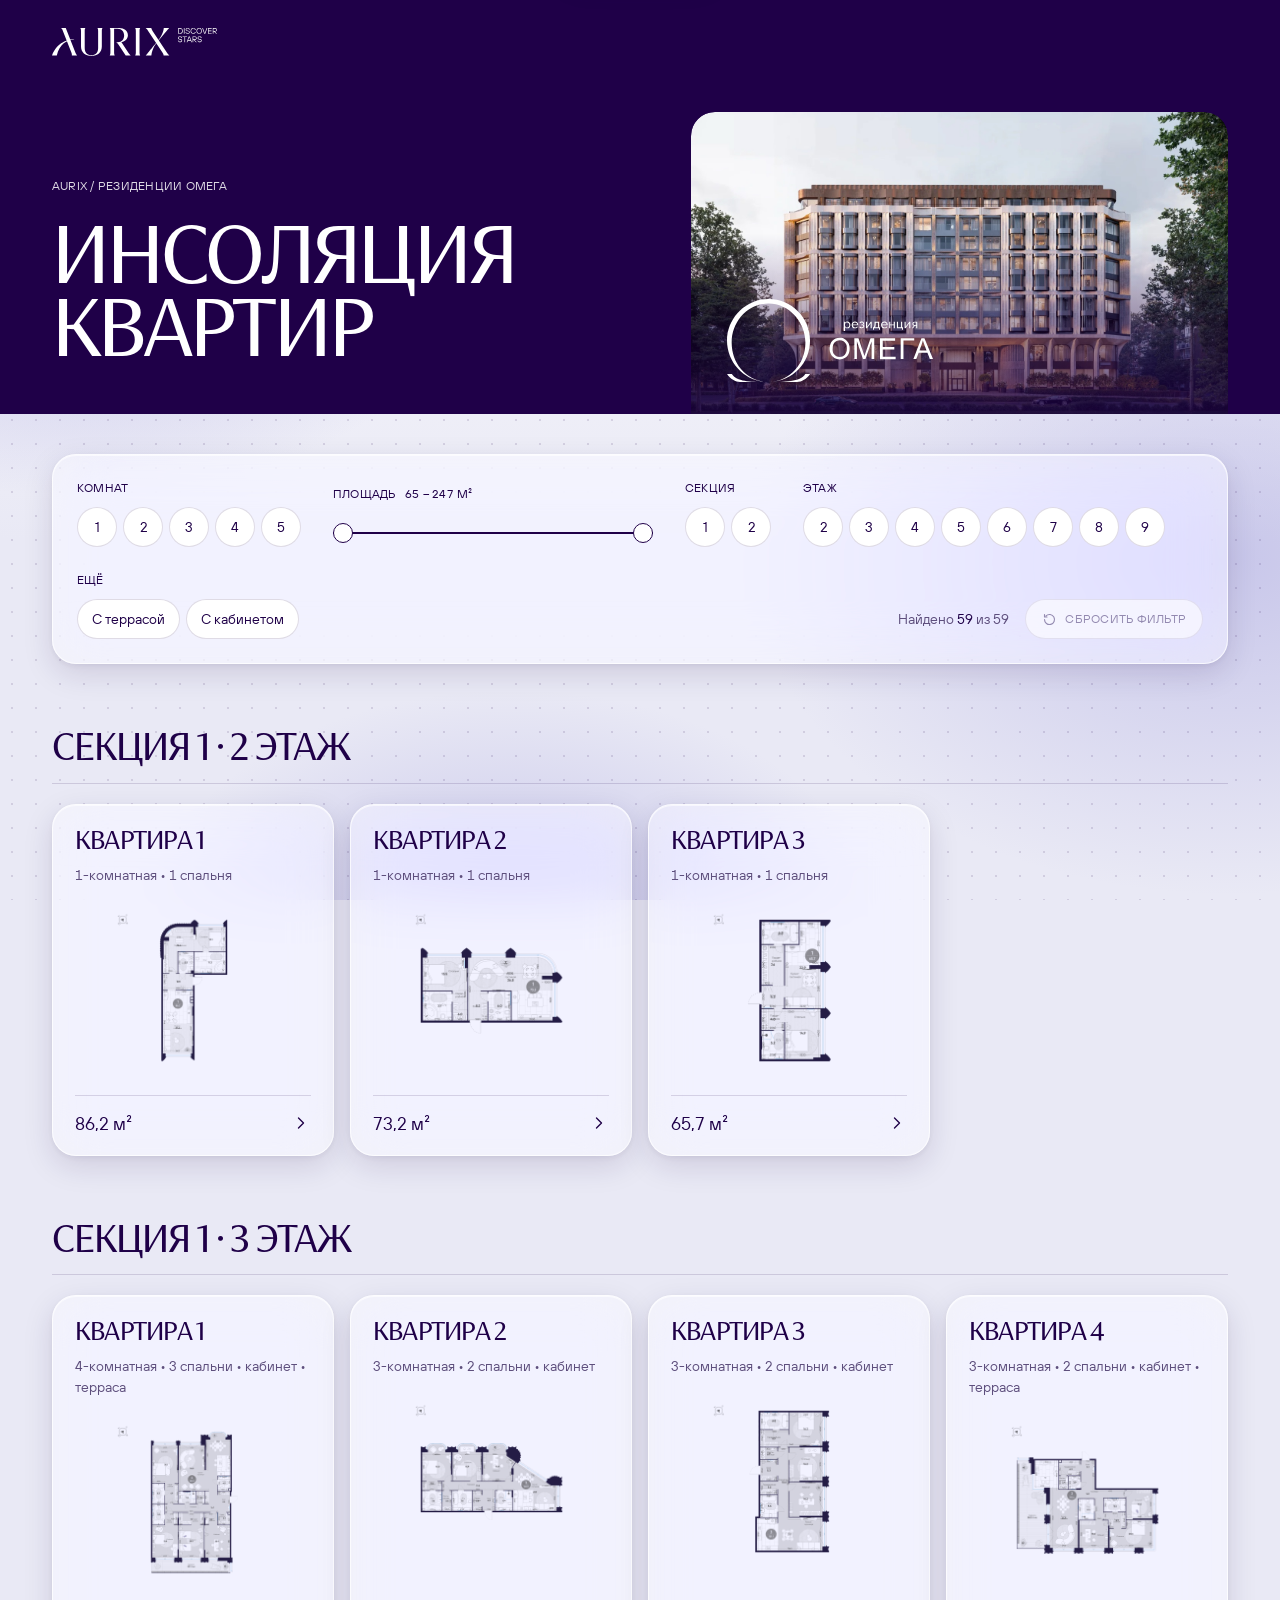
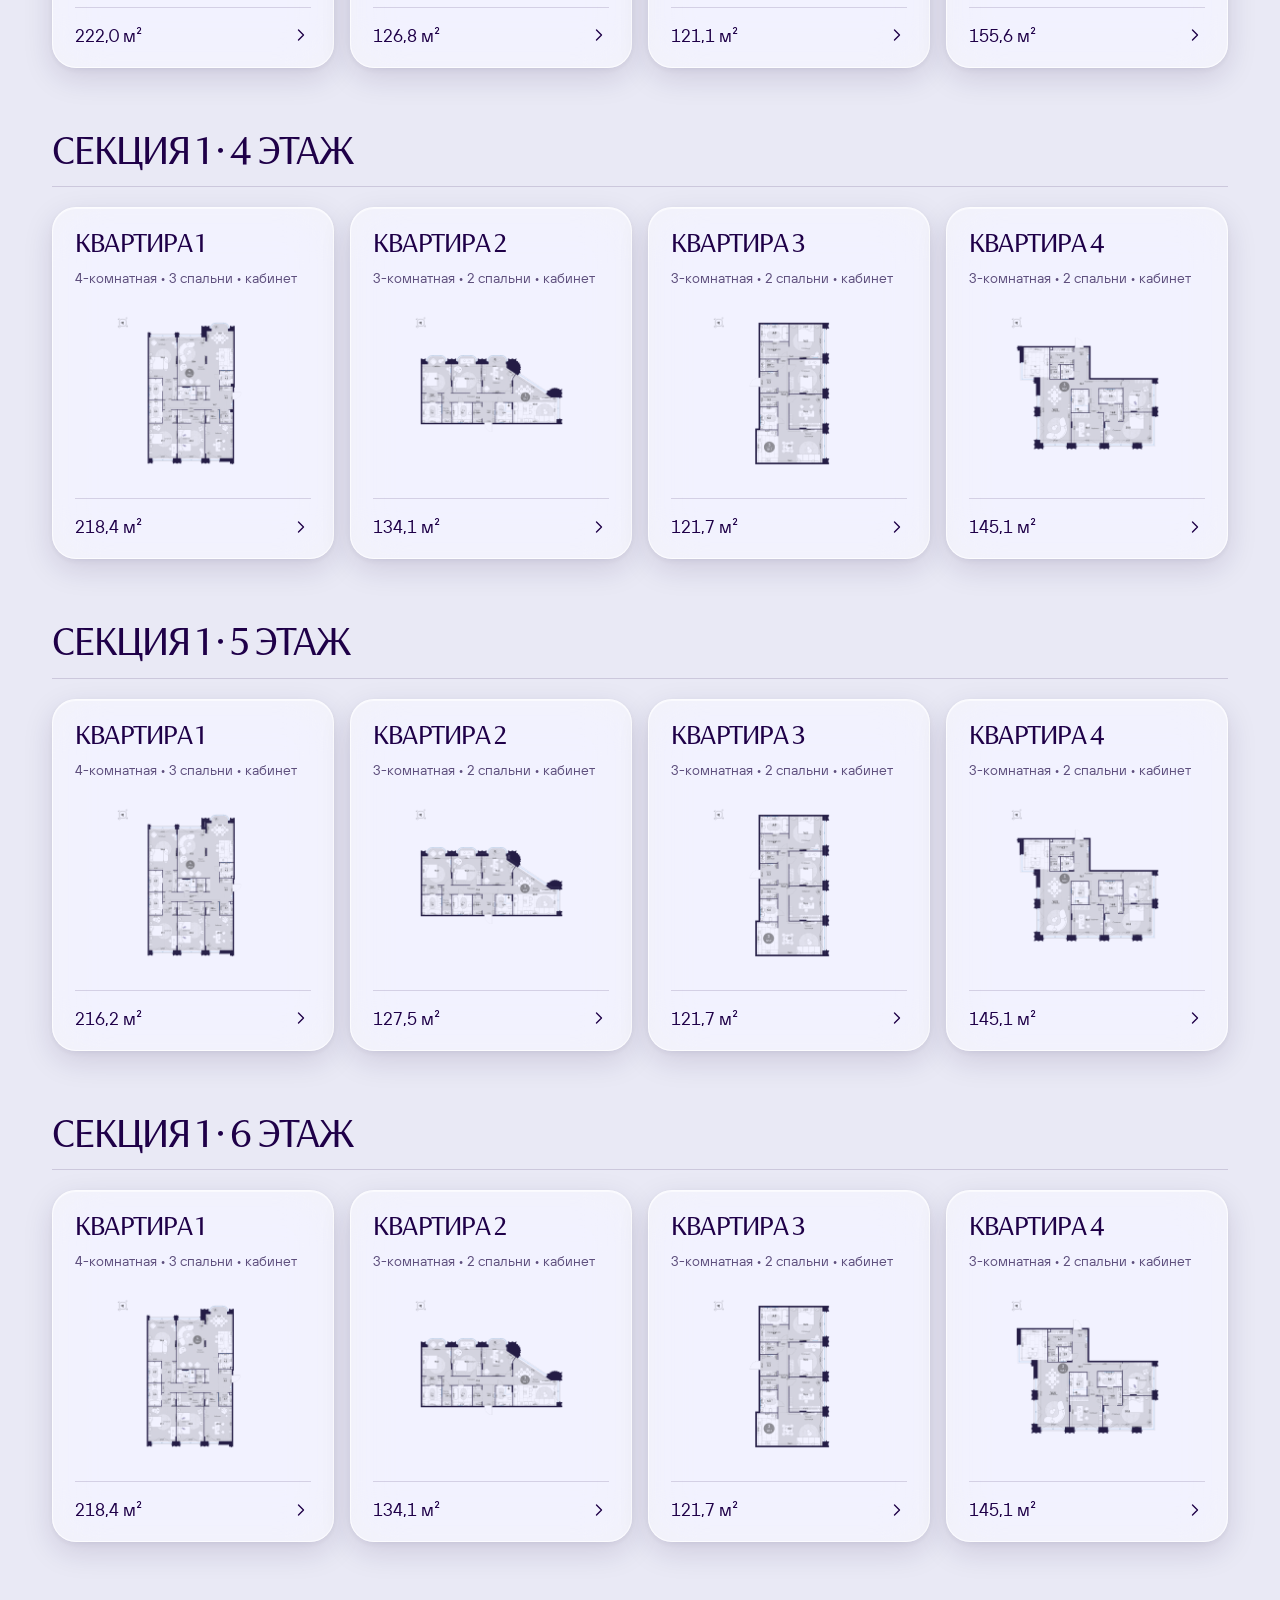
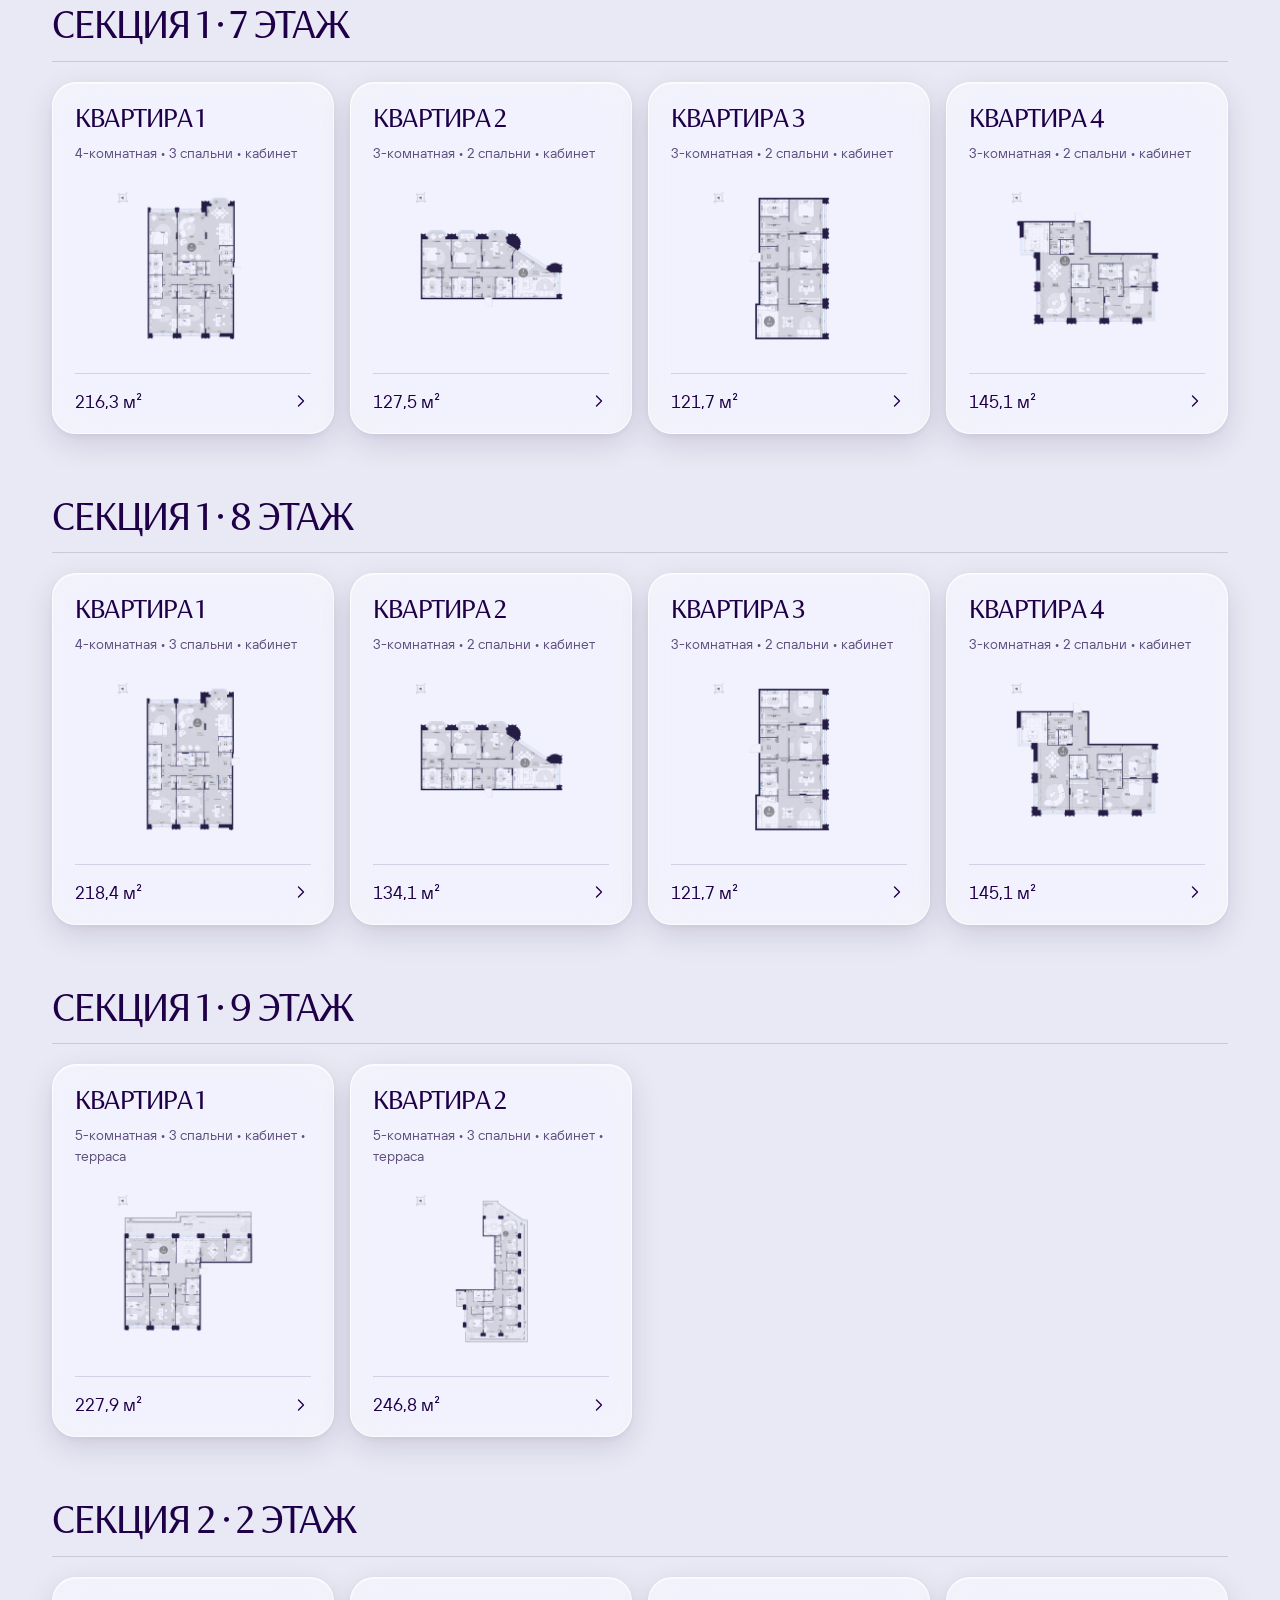
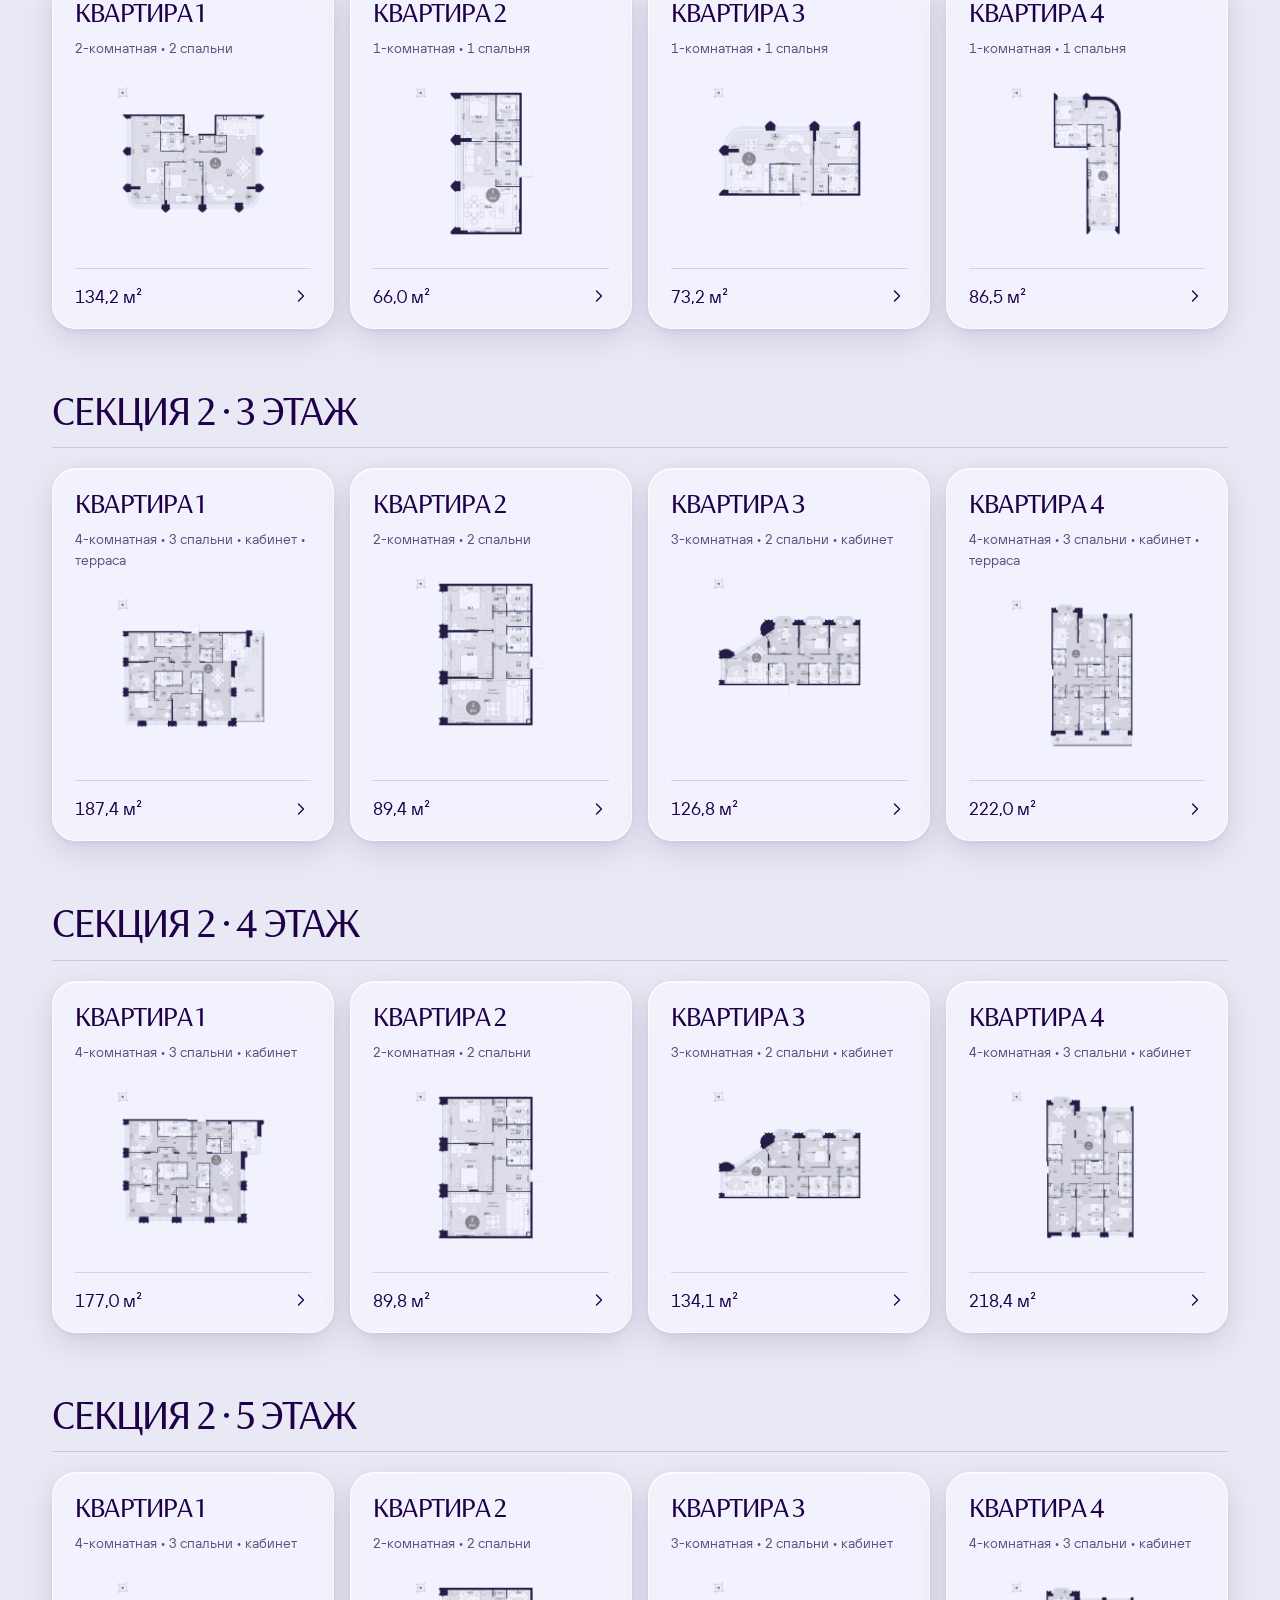
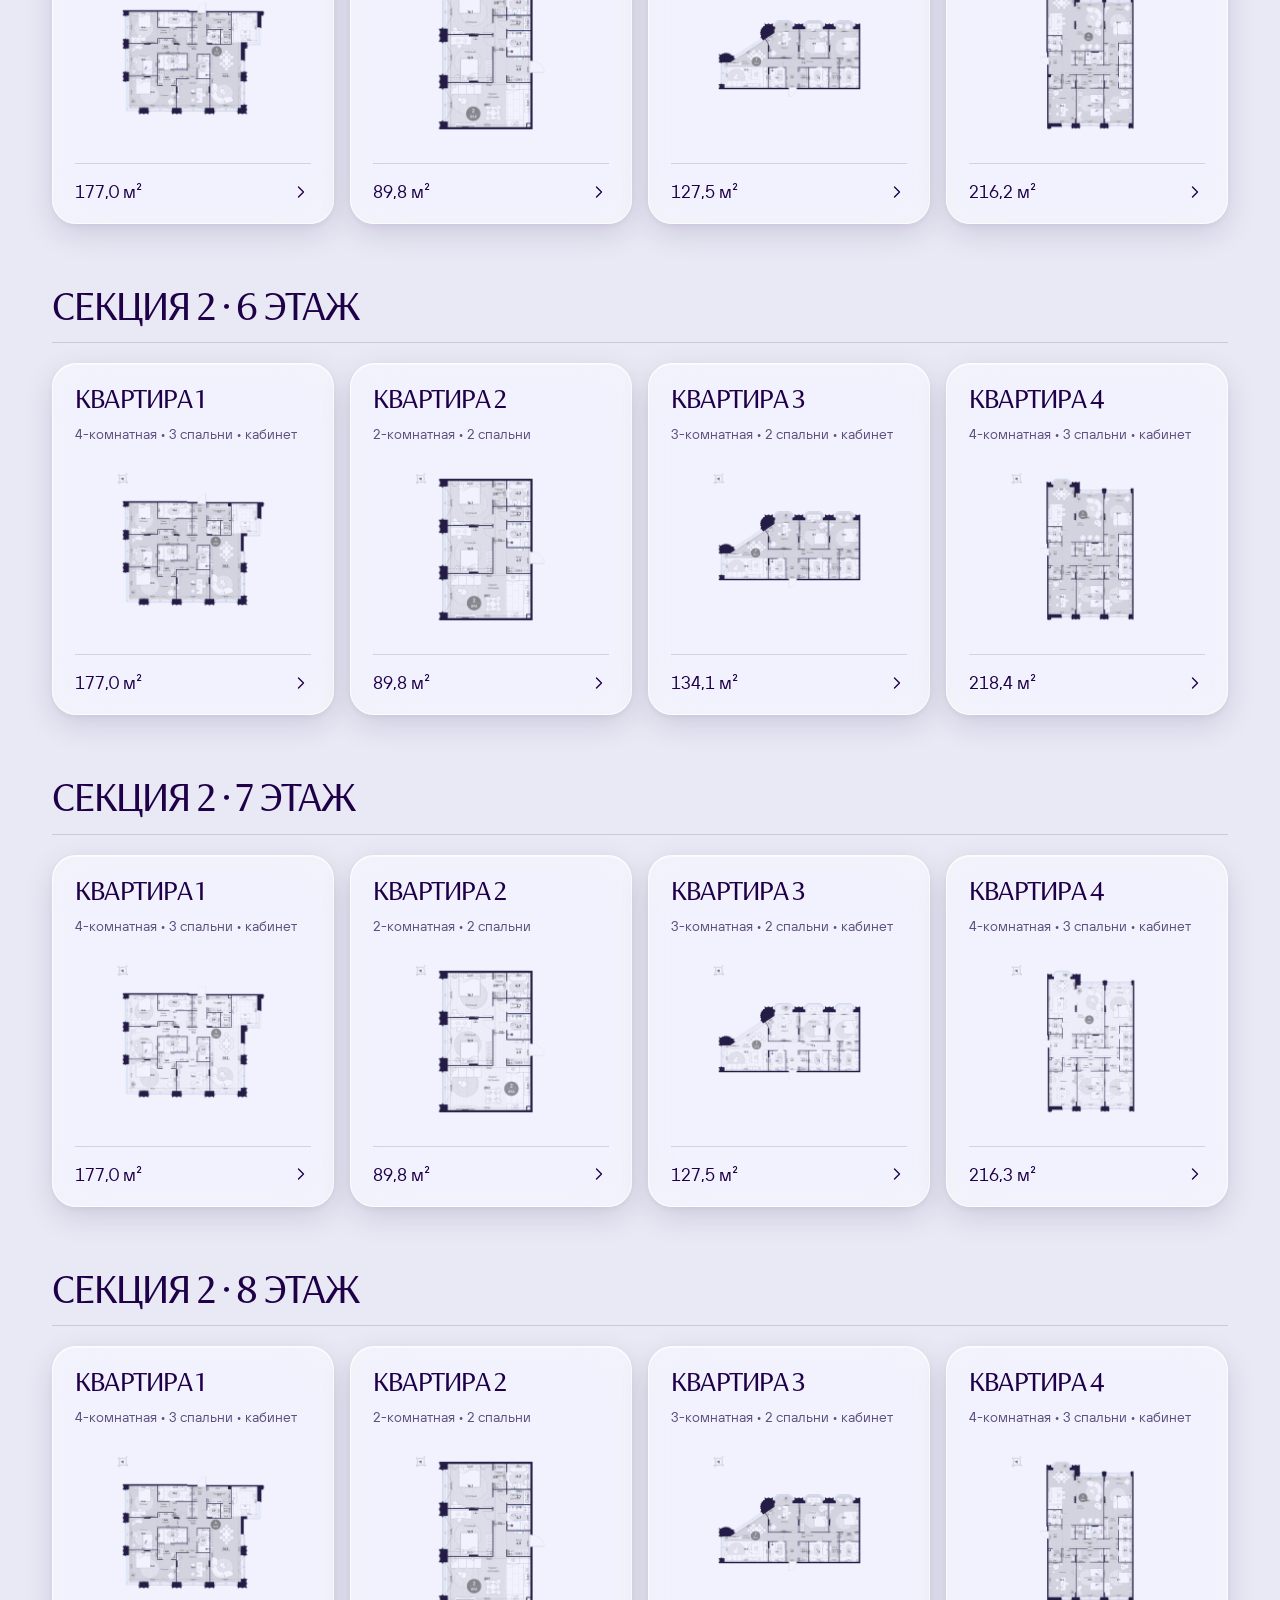
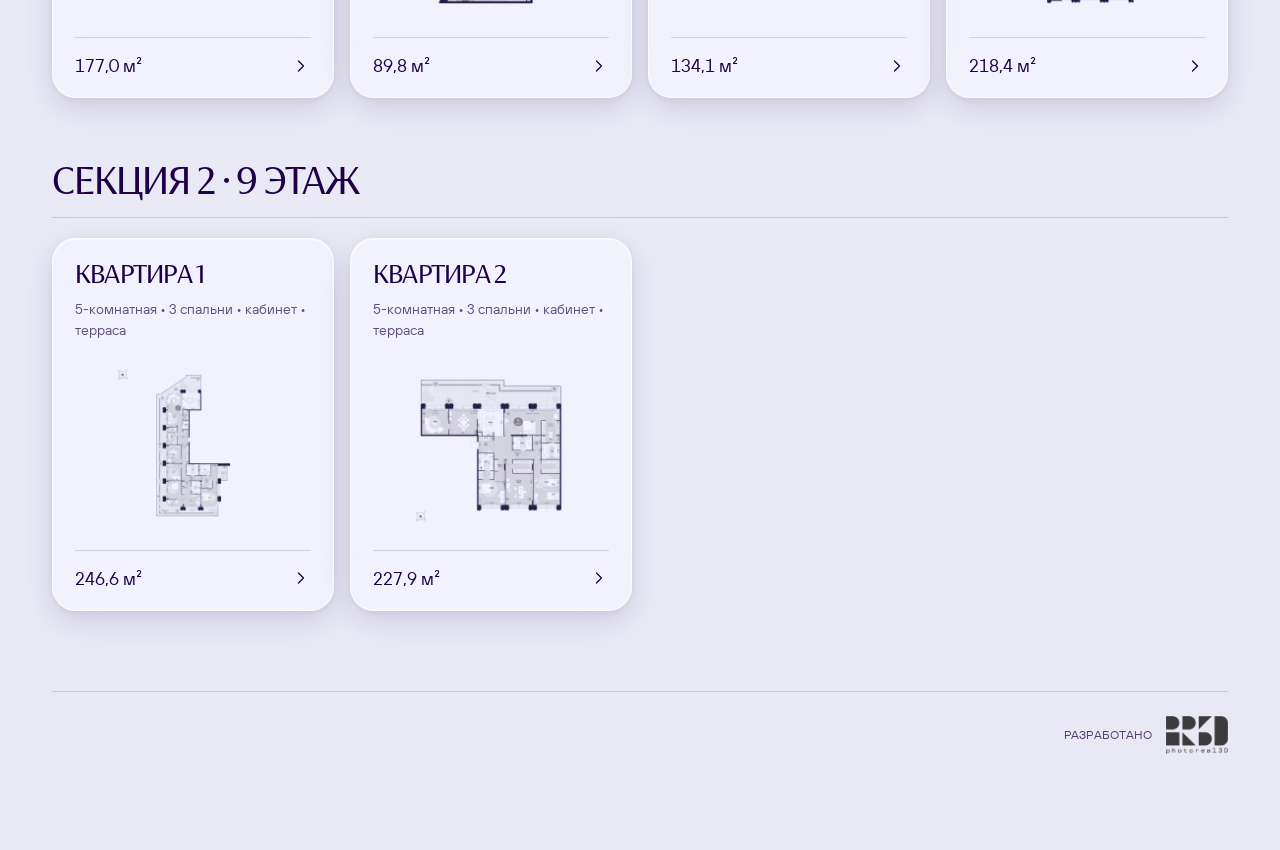
==== catalog.html @ 37c31b19 "Adapt the Omega insolation viewer for AURIX" ====
<!doctype html><html lang="ru"><head><meta charset="utf-8"><meta name="viewport" content="width=device-width, initial-scale=1"><meta name="robots" content="noindex, nofollow"><title>Инсоляция квартир — Резиденции Омега</title><style>
/* AURIX (13.11.2026): the client's brand. A deep purple head with the logo, the title in Guild A Display upper-cased and the project's cover;
   below on mist, square white cards with a hairline, pills for every choice, the choice in deep purple. Text only purple or white (the brand book). */
@font-face{font-family:"Guild A Display";src:url("brand/guild-a-display.woff2") format("woff2");font-weight:400;font-display:swap}
@font-face{font-family:"TT Hoves Pro";src:url("brand/tt-hoves-pro.woff2") format("woff2");font-weight:400;font-display:swap}
:root{--navy:#1f0048;--orange:#1f0048;--lav:#a7a4df;--lav2:#dcdaf0;--bg:#e9e9f5;--mute:#5e4f7d;--hair:rgba(31,0,72,.14);--fd:"Guild A Display",Georgia,serif;--ft:"TT Hoves Pro",system-ui,sans-serif;
      --card:rgba(255,255,255,.42);--edge:rgba(255,255,255,.72);--glass:blur(26px) saturate(1.9);--r:24px;
      --shadow:inset 0 1px 0 rgba(255,255,255,.6),0 10px 30px rgba(31,0,72,.13),0 2px 6px rgba(31,0,72,.06)}
/* the cards and the filters are the viewer's glass (Юрий, 13.11.2026: «карточки квартир на главной тоже сделать стеклянными"): the same tokens, the
   theme editor's «Плашки» drive both. Glass needs something behind it: under the list a still backdrop of lilac light on mist and fine dots,
   so a card going over it frosts it. Only the brand's palette (the guide: deep purple, lilac, mist, white; no blue of the viewer's sky here)
   and the dots hair-thin, deep purple (Юрий, 13.11.2026: «сделай их тоньше») */
body::before{content:"";position:fixed;inset:0;z-index:-1;pointer-events:none;
  background:radial-gradient(circle,rgba(31,0,72,.2) .55px,transparent .95px) 0 0/24px 24px,
             radial-gradient(48vw 46vh at 6% 22%,rgba(167,164,223,.72),transparent 72%),
             radial-gradient(52vw 52vh at 96% 62%,rgba(167,164,223,.5),transparent 72%),
             radial-gradient(40vw 38vh at 40% 104%,rgba(167,164,223,.55),transparent 72%),
             linear-gradient(180deg,#fff,var(--bg) 60%)}
*{box-sizing:border-box}
body{font:400 16px/1.5 var(--ft);margin:0;background:var(--bg);color:var(--navy);-webkit-font-smoothing:antialiased;font-synthesis:none}
::selection{background:var(--lav);color:var(--navy)}
.lbl,.f>span,.hero .crumb{font-size:12px;letter-spacing:.02em;text-transform:uppercase}
.hero{background:var(--navy);color:#fff;overflow:hidden}
.hero .in{max-width:1240px;margin:0 auto;padding:28px 32px 0}
.hero .logo{display:block;height:28px;width:auto}
.hero .g2{display:grid;grid-template-columns:minmax(0,1.1fr) minmax(0,1fr);gap:48px;align-items:end;padding-top:56px}
.hero .g2.solo{grid-template-columns:1fr}
.hero .tx{padding-bottom:48px}
.hero .crumb{margin:0 0 24px;color:#fff;opacity:.85}
.hero h1{font:400 clamp(46px,6.4vw,96px)/.9 var(--fd);letter-spacing:-.035em;text-transform:uppercase;margin:0;color:#fff;text-wrap:balance}
.hero .cover{display:block;width:100%;height:auto;aspect-ratio:16/9;object-fit:cover;border-radius:24px 24px 0 0}
.hero .cv{position:relative;overflow:hidden;border-radius:24px 24px 0 0}.hero .cv::after{content:"";position:absolute;left:0;right:0;bottom:0;height:60%;background:linear-gradient(to top,rgba(31,0,72,.72),rgba(31,0,72,0));pointer-events:none}
.hero .plogo{position:absolute;z-index:1;left:clamp(16px,3vw,36px);bottom:clamp(14px,3vw,32px);height:clamp(48px,6.5vw,92px);width:auto}     /* the project's logo in white on its cover, as on AURIX's site */
.wrap{max-width:1240px;margin:0 auto;padding:40px 32px 96px}
.fwrap{position:relative;z-index:5}
.filters{position:relative;z-index:5;display:flex;flex-wrap:wrap;align-items:flex-end;gap:24px 32px;background:var(--card);backdrop-filter:var(--glass);-webkit-backdrop-filter:var(--glass);border:1px solid var(--edge);border-radius:var(--r);padding:24px;box-shadow:var(--shadow)}
.f{display:flex;flex-direction:column;gap:10px}.f>span{color:var(--navy)}
.pills{display:flex;flex-wrap:wrap;gap:6px}
.pills button{font:inherit;font-size:14px;height:40px;min-width:40px;padding:0 14px;border-radius:999px;border:1px solid var(--hair);background:#fff;color:var(--navy);cursor:pointer;transition:border-color .2s,background .2s,color .2s}
.pills button:hover{border-color:var(--navy)}.pills button[aria-pressed="true"],.pills button[aria-pressed="true"]:hover{background:var(--navy);border-color:var(--navy);color:#fff}
.range{width:min(320px,80vw)}.range .val{margin-left:6px;font-size:12px;letter-spacing:.02em;color:var(--navy);font-variant-numeric:tabular-nums}
.dual{position:relative;height:28px;margin-top:6px}.dual .tr{position:absolute;left:0;right:0;top:13px;height:2px;background:var(--lav2)}
.dual .fill{position:absolute;top:13px;height:2px;background:var(--navy)}
.dual input{position:absolute;left:0;top:0;width:100%;height:28px;margin:0;background:none;pointer-events:none;-webkit-appearance:none;appearance:none}
.dual input::-webkit-slider-runnable-track{height:28px;background:none}.dual input::-moz-range-track{height:28px;background:none}
.dual input::-webkit-slider-thumb{-webkit-appearance:none;appearance:none;pointer-events:auto;width:20px;height:20px;margin-top:4px;border-radius:50%;background:#fff;border:1.5px solid var(--navy);cursor:pointer}
.dual input::-moz-range-thumb{pointer-events:auto;width:17px;height:17px;border-radius:50%;background:#fff;border:1.5px solid var(--navy);cursor:pointer}
.dual input:focus-visible::-webkit-slider-thumb{outline:1.5px solid var(--navy);outline-offset:3px}
.found{margin-left:auto;display:flex;align-items:center;gap:16px;font-size:14px;color:var(--mute);font-variant-numeric:tabular-nums}.found b{color:var(--navy);font-weight:400}
.found button{font:inherit;cursor:pointer}.found button[hidden]{display:none}
#reset{display:inline-flex;align-items:center;gap:8px;height:40px;padding:0 16px;border-radius:999px;border:1px solid var(--navy);background:#fff;color:var(--navy);font-size:12px;letter-spacing:.02em;text-transform:uppercase;transition:background .2s,color .2s}
#reset:hover{background:var(--navy);color:#fff}#reset svg{width:15px;height:15px;fill:none;stroke:currentColor;stroke-width:1.8;stroke-linecap:round;stroke-linejoin:round}
#reset:disabled,#reset:disabled:hover{border-color:var(--hair);background:#fff;color:var(--mute);opacity:.6;cursor:default}     /* always there, live when a filter is set (Юрий, 13.11.2026) */
section{scroll-margin-top:140px}section[hidden]{display:none}
h2{font:400 clamp(28px,3vw,40px)/1 var(--fd);letter-spacing:-.03em;text-transform:uppercase;margin:64px 0 20px;padding-bottom:16px;border-bottom:1px solid var(--hair)}
.grid{display:grid;grid-template-columns:repeat(auto-fill,minmax(270px,1fr));gap:16px}
.card{display:flex;flex-direction:column;background:var(--card);backdrop-filter:var(--glass);-webkit-backdrop-filter:var(--glass);border:1px solid var(--edge);border-radius:var(--r);padding:22px 22px 18px;color:inherit;text-decoration:none;box-shadow:var(--shadow);transition:box-shadow .2s,transform .2s,background-color .2s}
.card[hidden]{display:none}.card:hover{background-color:color-mix(in srgb,var(--card),#fff 35%);transform:translateY(-2px)}.card p{margin:0}
.card .t b{font:400 26px/1 var(--fd);letter-spacing:-.03em;text-transform:uppercase;color:var(--navy)}
.card .m{margin-top:10px;font-size:14px;color:var(--mute);font-variant-numeric:tabular-nums}
.card .img{display:block;margin:16px 0;aspect-ratio:4/3;border-radius:12px;overflow:hidden}.card img{width:100%;height:100%;object-fit:contain}     /* the drawing without its paper (thumb) */
.card .a{display:flex;align-items:center;justify-content:space-between;margin-top:auto;padding-top:14px;border-top:1px solid var(--hair);font-size:18px;font-variant-numeric:tabular-nums}.card .a b{font-weight:400}
.card .a svg{width:20px;height:20px;fill:none;stroke:var(--navy);stroke-width:1.6;stroke-linecap:round;stroke-linejoin:round;transition:transform .2s}.card:hover .a svg{transform:translateX(3px)}
.filters.float{position:fixed;top:12px;left:50%;transform:translateX(-50%);width:min(1176px,calc(100% - 24px));max-height:calc(100vh - 24px);overflow:auto;z-index:30;background:color-mix(in srgb,var(--card),#fff 70%);box-shadow:0 18px 60px rgba(31,0,72,.18);animation:drop .22s cubic-bezier(.2,.8,.2,1)}     /* over the cards: denser, the pills stay readable */
@keyframes drop{from{opacity:0;transform:translate(-50%,-12px)}to{opacity:1;transform:translate(-50%,0)}}
.fclose{display:none;position:absolute;top:12px;right:12px;width:36px;height:36px;border-radius:50%;border:1px solid var(--hair);background:#fff;color:var(--navy);cursor:pointer;place-items:center}
.fclose svg{width:16px;height:16px;fill:none;stroke:currentColor;stroke-width:2;stroke-linecap:round}.filters.float .fclose{display:grid}.filters.float .found{margin-right:44px}
.fpill{position:fixed;top:12px;left:50%;z-index:20;display:flex;align-items:center;gap:10px;height:44px;padding:0 18px 0 14px;border:0;border-radius:999px;background:var(--navy);color:#fff;font:inherit;font-size:12px;letter-spacing:.02em;text-transform:uppercase;cursor:pointer;box-shadow:0 8px 24px rgba(31,0,72,.25);transform:translate(-50%,-80px);transition:transform .3s cubic-bezier(.2,.8,.2,1)}
.fpill.on{transform:translate(-50%,0)}.fpill svg{width:18px;height:18px;fill:none;stroke:currentColor;stroke-width:1.8;stroke-linecap:round}
.fpill i{font-style:normal;display:grid;place-items:center;min-width:22px;height:22px;padding:0 6px;border-radius:999px;background:var(--lav);color:var(--navy);font-size:12px}.fpill i[hidden]{display:none}
.fpill span{opacity:.7;text-transform:none;letter-spacing:0}
.empty{margin:48px 0;text-align:center;color:var(--mute);font-size:17px}.empty[hidden]{display:none}
.credit{margin-top:80px;padding-top:24px;border-top:1px solid var(--hair);display:flex;justify-content:flex-end}
.credit a{display:inline-flex;align-items:center;gap:14px;color:var(--navy);text-decoration:none;opacity:.75;transition:opacity .2s}.credit a:hover{opacity:1}
.credit span{font-size:12px;letter-spacing:.02em;text-transform:uppercase}.credit img{display:block;height:38px;width:auto}     /* the logo cut to its drawing: as big as before, flush left */
a:focus-visible,button:focus-visible{outline:1.5px solid var(--navy);outline-offset:3px}
@media (max-width:860px){.hero .g2{grid-template-columns:1fr;gap:28px;padding-top:44px}.hero .tx{padding-bottom:0}}
@media (max-width:700px){.hero .in{padding:20px 16px 0}.wrap{padding:28px 16px 56px}.grid{gap:12px}.filters{padding:16px;gap:16px}.filters.float{top:8px;width:calc(100% - 16px);max-height:calc(100vh - 16px)}.found{margin-left:0;width:100%;justify-content:space-between}.range{width:100%}h2{margin-top:44px}}
@media (prefers-reduced-motion:reduce){*{transition:none!important;animation:none!important}}
</style></head><body><header class="hero"><div class="in"><img class="logo" src="brand/logo-descriptor-white.svg" alt="AURIX — Discover stars" width="166" height="28"><div class="g2"><div class="tx"><p class="crumb">AURIX / Резиденции Омега</p><h1>Инсоляция квартир</h1></div><div class="cv"><img class="cover" src="brand/cover.jpg" alt="Резиденции Омега" width="1400" height="788"><img class="plogo" src="brand/project-Residence_Omega-white.svg" alt="Резиденции Омега" width="392" height="158"></div></div></div></header><main class="wrap"><div class="fwrap" id="fwrap"><div class="filters" id="filters" role="search" aria-label="Подбор квартир"><button type="button" class="fclose" id="fclose" aria-label="Свернуть фильтр"><svg viewBox="0 0 24 24"><path d="M6 6l12 12M18 6L6 18"></path></svg></button><div class="f"><span>Комнат</span><div class="pills" data-f="rooms"><button type="button" data-v="1" aria-pressed="false">1</button><button type="button" data-v="2" aria-pressed="false">2</button><button type="button" data-v="3" aria-pressed="false">3</button><button type="button" data-v="4" aria-pressed="false">4</button><button type="button" data-v="5" aria-pressed="false">5</button></div></div><div class="f range"><span>Площадь <b class="val" id="aVal"></b></span><div class="dual"><i class="tr"></i><i class="fill" id="aFill"></i><input type="range" id="aLo" aria-label="Площадь от"><input type="range" id="aHi" aria-label="Площадь до"></div></div><div class="f"><span>Секция</span><div class="pills" data-f="sec"><button type="button" data-v="1" aria-pressed="false">1</button><button type="button" data-v="2" aria-pressed="false">2</button></div></div><div class="f"><span>Этаж</span><div class="pills" data-f="fl"><button type="button" data-v="2" aria-pressed="false">2</button><button type="button" data-v="3" aria-pressed="false">3</button><button type="button" data-v="4" aria-pressed="false">4</button><button type="button" data-v="5" aria-pressed="false">5</button><button type="button" data-v="6" aria-pressed="false">6</button><button type="button" data-v="7" aria-pressed="false">7</button><button type="button" data-v="8" aria-pressed="false">8</button><button type="button" data-v="9" aria-pressed="false">9</button></div></div><div class="f"><span>Ещё</span><div class="pills"><button type="button" id="fTerrace" aria-pressed="false">С террасой</button><button type="button" id="fStudy" aria-pressed="false">С кабинетом</button></div></div><div class="found"><span>Найдено <b id="nFound">59</b> из 59</span><button type="button" id="reset" disabled=""><svg viewBox="0 0 24 24"><path d="M4 12a8 8 0 1 0 2.4-5.7M4 4v4h4"></path></svg>Сбросить фильтр</button></div></div></div><button type="button" class="fpill" id="fpill" aria-label="Открыть фильтр"><svg viewBox="0 0 24 24"><path d="M4 7h10M18 7h2M4 17h4M12 17h8"></path><circle cx="16" cy="7" r="2"></circle><circle cx="10" cy="17" r="2"></circle></svg>Фильтр<i id="pillN" hidden=""></i><span id="pillFound">59 кв.</span></button><section><h2>Секция 1 · 2 этаж</h2><div class="grid"><a class="card" href="https://omega.photoreal3d.ru/s1_f02_1/" data-area="86.2" data-rooms="1" data-beds="1" data-sec="1" data-fl="2" data-terrace="0" data-study="0"><p class="t"><b>Квартира 1</b></p><p class="m">1-комнатная • 1&nbsp;спальня</p><span class="img"><img alt="" loading="lazy" src="thumbs/s1_f02_1.png"></span><p class="a"><b>86,2&nbsp;м²</b><svg viewBox="0 0 24 24" aria-hidden="true"><path d="M9 6l6 6-6 6"></path></svg></p></a><a class="card" href="https://omega.photoreal3d.ru/s1_f02_2/" data-area="73.2" data-rooms="1" data-beds="1" data-sec="1" data-fl="2" data-terrace="0" data-study="0"><p class="t"><b>Квартира 2</b></p><p class="m">1-комнатная • 1&nbsp;спальня</p><span class="img"><img alt="" loading="lazy" src="thumbs/s1_f02_2.png"></span><p class="a"><b>73,2&nbsp;м²</b><svg viewBox="0 0 24 24" aria-hidden="true"><path d="M9 6l6 6-6 6"></path></svg></p></a><a class="card" href="./" data-area="65.7" data-rooms="1" data-beds="1" data-sec="1" data-fl="2" data-terrace="0" data-study="0"><p class="t"><b>Квартира 3</b></p><p class="m">1-комнатная • 1&nbsp;спальня</p><span class="img"><img alt="" loading="lazy" src="thumbs/s1_f02_3.png"></span><p class="a"><b>65,7&nbsp;м²</b><svg viewBox="0 0 24 24" aria-hidden="true"><path d="M9 6l6 6-6 6"></path></svg></p></a></div></section><section><h2>Секция 1 · 3 этаж</h2><div class="grid"><a class="card" href="https://omega.photoreal3d.ru/s1_f03_1/" data-area="222.0" data-rooms="4" data-beds="3" data-sec="1" data-fl="3" data-terrace="1" data-study="1"><p class="t"><b>Квартира 1</b></p><p class="m">4-комнатная • 3&nbsp;спальни • кабинет • терраса</p><span class="img"><img alt="" loading="lazy" src="thumbs/s1_f03_1.png"></span><p class="a"><b>222,0&nbsp;м²</b><svg viewBox="0 0 24 24" aria-hidden="true"><path d="M9 6l6 6-6 6"></path></svg></p></a><a class="card" href="https://omega.photoreal3d.ru/s1_f03_2/" data-area="126.8" data-rooms="3" data-beds="2" data-sec="1" data-fl="3" data-terrace="0" data-study="1"><p class="t"><b>Квартира 2</b></p><p class="m">3-комнатная • 2&nbsp;спальни • кабинет</p><span class="img"><img alt="" loading="lazy" src="thumbs/s1_f03_2.png"></span><p class="a"><b>126,8&nbsp;м²</b><svg viewBox="0 0 24 24" aria-hidden="true"><path d="M9 6l6 6-6 6"></path></svg></p></a><a class="card" href="https://omega.photoreal3d.ru/s1_f03_3/" data-area="121.1" data-rooms="3" data-beds="2" data-sec="1" data-fl="3" data-terrace="0" data-study="1"><p class="t"><b>Квартира 3</b></p><p class="m">3-комнатная • 2&nbsp;спальни • кабинет</p><span class="img"><img alt="" loading="lazy" src="thumbs/s1_f03_3.png"></span><p class="a"><b>121,1&nbsp;м²</b><svg viewBox="0 0 24 24" aria-hidden="true"><path d="M9 6l6 6-6 6"></path></svg></p></a><a class="card" href="https://omega.photoreal3d.ru/s1_f03_4/" data-area="155.6" data-rooms="3" data-beds="2" data-sec="1" data-fl="3" data-terrace="1" data-study="1"><p class="t"><b>Квартира 4</b></p><p class="m">3-комнатная • 2&nbsp;спальни • кабинет • терраса</p><span class="img"><img alt="" loading="lazy" src="thumbs/s1_f03_4.png"></span><p class="a"><b>155,6&nbsp;м²</b><svg viewBox="0 0 24 24" aria-hidden="true"><path d="M9 6l6 6-6 6"></path></svg></p></a></div></section><section><h2>Секция 1 · 4 этаж</h2><div class="grid"><a class="card" href="https://omega.photoreal3d.ru/s1_f04_1/" data-area="218.4" data-rooms="4" data-beds="3" data-sec="1" data-fl="4" data-terrace="0" data-study="1"><p class="t"><b>Квартира 1</b></p><p class="m">4-комнатная • 3&nbsp;спальни • кабинет</p><span class="img"><img alt="" loading="lazy" src="thumbs/s1_f04_1.png"></span><p class="a"><b>218,4&nbsp;м²</b><svg viewBox="0 0 24 24" aria-hidden="true"><path d="M9 6l6 6-6 6"></path></svg></p></a><a class="card" href="https://omega.photoreal3d.ru/s1_f04_2/" data-area="134.1" data-rooms="3" data-beds="2" data-sec="1" data-fl="4" data-terrace="0" data-study="1"><p class="t"><b>Квартира 2</b></p><p class="m">3-комнатная • 2&nbsp;спальни • кабинет</p><span class="img"><img alt="" loading="lazy" src="thumbs/s1_f04_2.png"></span><p class="a"><b>134,1&nbsp;м²</b><svg viewBox="0 0 24 24" aria-hidden="true"><path d="M9 6l6 6-6 6"></path></svg></p></a><a class="card" href="https://omega.photoreal3d.ru/s1_f04_3/" data-area="121.7" data-rooms="3" data-beds="2" data-sec="1" data-fl="4" data-terrace="0" data-study="1"><p class="t"><b>Квартира 3</b></p><p class="m">3-комнатная • 2&nbsp;спальни • кабинет</p><span class="img"><img alt="" loading="lazy" src="thumbs/s1_f04_3.png"></span><p class="a"><b>121,7&nbsp;м²</b><svg viewBox="0 0 24 24" aria-hidden="true"><path d="M9 6l6 6-6 6"></path></svg></p></a><a class="card" href="https://omega.photoreal3d.ru/s1_f04_4/" data-area="145.1" data-rooms="3" data-beds="2" data-sec="1" data-fl="4" data-terrace="0" data-study="1"><p class="t"><b>Квартира 4</b></p><p class="m">3-комнатная • 2&nbsp;спальни • кабинет</p><span class="img"><img alt="" loading="lazy" src="thumbs/s1_f04_4.png"></span><p class="a"><b>145,1&nbsp;м²</b><svg viewBox="0 0 24 24" aria-hidden="true"><path d="M9 6l6 6-6 6"></path></svg></p></a></div></section><section><h2>Секция 1 · 5 этаж</h2><div class="grid"><a class="card" href="https://omega.photoreal3d.ru/s1_f05_1/" data-area="216.2" data-rooms="4" data-beds="3" data-sec="1" data-fl="5" data-terrace="0" data-study="1"><p class="t"><b>Квартира 1</b></p><p class="m">4-комнатная • 3&nbsp;спальни • кабинет</p><span class="img"><img alt="" loading="lazy" src="thumbs/s1_f05_1.png"></span><p class="a"><b>216,2&nbsp;м²</b><svg viewBox="0 0 24 24" aria-hidden="true"><path d="M9 6l6 6-6 6"></path></svg></p></a><a class="card" href="https://omega.photoreal3d.ru/s1_f05_2/" data-area="127.5" data-rooms="3" data-beds="2" data-sec="1" data-fl="5" data-terrace="0" data-study="1"><p class="t"><b>Квартира 2</b></p><p class="m">3-комнатная • 2&nbsp;спальни • кабинет</p><span class="img"><img alt="" loading="lazy" src="thumbs/s1_f05_2.png"></span><p class="a"><b>127,5&nbsp;м²</b><svg viewBox="0 0 24 24" aria-hidden="true"><path d="M9 6l6 6-6 6"></path></svg></p></a><a class="card" href="https://omega.photoreal3d.ru/s1_f05_3/" data-area="121.7" data-rooms="3" data-beds="2" data-sec="1" data-fl="5" data-terrace="0" data-study="1"><p class="t"><b>Квартира 3</b></p><p class="m">3-комнатная • 2&nbsp;спальни • кабинет</p><span class="img"><img alt="" loading="lazy" src="thumbs/s1_f05_3.png"></span><p class="a"><b>121,7&nbsp;м²</b><svg viewBox="0 0 24 24" aria-hidden="true"><path d="M9 6l6 6-6 6"></path></svg></p></a><a class="card" href="https://omega.photoreal3d.ru/s1_f05_4/" data-area="145.1" data-rooms="3" data-beds="2" data-sec="1" data-fl="5" data-terrace="0" data-study="1"><p class="t"><b>Квартира 4</b></p><p class="m">3-комнатная • 2&nbsp;спальни • кабинет</p><span class="img"><img alt="" loading="lazy" src="thumbs/s1_f05_4.png"></span><p class="a"><b>145,1&nbsp;м²</b><svg viewBox="0 0 24 24" aria-hidden="true"><path d="M9 6l6 6-6 6"></path></svg></p></a></div></section><section><h2>Секция 1 · 6 этаж</h2><div class="grid"><a class="card" href="https://omega.photoreal3d.ru/s1_f06_1/" data-area="218.4" data-rooms="4" data-beds="3" data-sec="1" data-fl="6" data-terrace="0" data-study="1"><p class="t"><b>Квартира 1</b></p><p class="m">4-комнатная • 3&nbsp;спальни • кабинет</p><span class="img"><img alt="" loading="lazy" src="thumbs/s1_f06_1.png"></span><p class="a"><b>218,4&nbsp;м²</b><svg viewBox="0 0 24 24" aria-hidden="true"><path d="M9 6l6 6-6 6"></path></svg></p></a><a class="card" href="https://omega.photoreal3d.ru/s1_f06_2/" data-area="134.1" data-rooms="3" data-beds="2" data-sec="1" data-fl="6" data-terrace="0" data-study="1"><p class="t"><b>Квартира 2</b></p><p class="m">3-комнатная • 2&nbsp;спальни • кабинет</p><span class="img"><img alt="" loading="lazy" src="thumbs/s1_f06_2.png"></span><p class="a"><b>134,1&nbsp;м²</b><svg viewBox="0 0 24 24" aria-hidden="true"><path d="M9 6l6 6-6 6"></path></svg></p></a><a class="card" href="https://omega.photoreal3d.ru/s1_f06_3/" data-area="121.7" data-rooms="3" data-beds="2" data-sec="1" data-fl="6" data-terrace="0" data-study="1"><p class="t"><b>Квартира 3</b></p><p class="m">3-комнатная • 2&nbsp;спальни • кабинет</p><span class="img"><img alt="" loading="lazy" src="thumbs/s1_f06_3.png"></span><p class="a"><b>121,7&nbsp;м²</b><svg viewBox="0 0 24 24" aria-hidden="true"><path d="M9 6l6 6-6 6"></path></svg></p></a><a class="card" href="https://omega.photoreal3d.ru/s1_f06_4/" data-area="145.1" data-rooms="3" data-beds="2" data-sec="1" data-fl="6" data-terrace="0" data-study="1"><p class="t"><b>Квартира 4</b></p><p class="m">3-комнатная • 2&nbsp;спальни • кабинет</p><span class="img"><img alt="" loading="lazy" src="thumbs/s1_f06_4.png"></span><p class="a"><b>145,1&nbsp;м²</b><svg viewBox="0 0 24 24" aria-hidden="true"><path d="M9 6l6 6-6 6"></path></svg></p></a></div></section><section><h2>Секция 1 · 7 этаж</h2><div class="grid"><a class="card" href="https://omega.photoreal3d.ru/s1_f07_1/" data-area="216.3" data-rooms="4" data-beds="3" data-sec="1" data-fl="7" data-terrace="0" data-study="1"><p class="t"><b>Квартира 1</b></p><p class="m">4-комнатная • 3&nbsp;спальни • кабинет</p><span class="img"><img alt="" loading="lazy" src="thumbs/s1_f07_1.png"></span><p class="a"><b>216,3&nbsp;м²</b><svg viewBox="0 0 24 24" aria-hidden="true"><path d="M9 6l6 6-6 6"></path></svg></p></a><a class="card" href="https://omega.photoreal3d.ru/s1_f07_2/" data-area="127.5" data-rooms="3" data-beds="2" data-sec="1" data-fl="7" data-terrace="0" data-study="1"><p class="t"><b>Квартира 2</b></p><p class="m">3-комнатная • 2&nbsp;спальни • кабинет</p><span class="img"><img alt="" loading="lazy" src="thumbs/s1_f07_2.png"></span><p class="a"><b>127,5&nbsp;м²</b><svg viewBox="0 0 24 24" aria-hidden="true"><path d="M9 6l6 6-6 6"></path></svg></p></a><a class="card" href="https://omega.photoreal3d.ru/s1_f07_3/" data-area="121.7" data-rooms="3" data-beds="2" data-sec="1" data-fl="7" data-terrace="0" data-study="1"><p class="t"><b>Квартира 3</b></p><p class="m">3-комнатная • 2&nbsp;спальни • кабинет</p><span class="img"><img alt="" loading="lazy" src="thumbs/s1_f07_3.png"></span><p class="a"><b>121,7&nbsp;м²</b><svg viewBox="0 0 24 24" aria-hidden="true"><path d="M9 6l6 6-6 6"></path></svg></p></a><a class="card" href="https://omega.photoreal3d.ru/s1_f07_4/" data-area="145.1" data-rooms="3" data-beds="2" data-sec="1" data-fl="7" data-terrace="0" data-study="1"><p class="t"><b>Квартира 4</b></p><p class="m">3-комнатная • 2&nbsp;спальни • кабинет</p><span class="img"><img alt="" loading="lazy" src="thumbs/s1_f07_4.png"></span><p class="a"><b>145,1&nbsp;м²</b><svg viewBox="0 0 24 24" aria-hidden="true"><path d="M9 6l6 6-6 6"></path></svg></p></a></div></section><section><h2>Секция 1 · 8 этаж</h2><div class="grid"><a class="card" href="https://omega.photoreal3d.ru/s1_f08_1/" data-area="218.4" data-rooms="4" data-beds="3" data-sec="1" data-fl="8" data-terrace="0" data-study="1"><p class="t"><b>Квартира 1</b></p><p class="m">4-комнатная • 3&nbsp;спальни • кабинет</p><span class="img"><img alt="" loading="lazy" src="thumbs/s1_f08_1.png"></span><p class="a"><b>218,4&nbsp;м²</b><svg viewBox="0 0 24 24" aria-hidden="true"><path d="M9 6l6 6-6 6"></path></svg></p></a><a class="card" href="https://omega.photoreal3d.ru/s1_f08_2/" data-area="134.1" data-rooms="3" data-beds="2" data-sec="1" data-fl="8" data-terrace="0" data-study="1"><p class="t"><b>Квартира 2</b></p><p class="m">3-комнатная • 2&nbsp;спальни • кабинет</p><span class="img"><img alt="" loading="lazy" src="thumbs/s1_f08_2.png"></span><p class="a"><b>134,1&nbsp;м²</b><svg viewBox="0 0 24 24" aria-hidden="true"><path d="M9 6l6 6-6 6"></path></svg></p></a><a class="card" href="https://omega.photoreal3d.ru/s1_f08_3/" data-area="121.7" data-rooms="3" data-beds="2" data-sec="1" data-fl="8" data-terrace="0" data-study="1"><p class="t"><b>Квартира 3</b></p><p class="m">3-комнатная • 2&nbsp;спальни • кабинет</p><span class="img"><img alt="" loading="lazy" src="thumbs/s1_f08_3.png"></span><p class="a"><b>121,7&nbsp;м²</b><svg viewBox="0 0 24 24" aria-hidden="true"><path d="M9 6l6 6-6 6"></path></svg></p></a><a class="card" href="https://omega.photoreal3d.ru/s1_f08_4/" data-area="145.1" data-rooms="3" data-beds="2" data-sec="1" data-fl="8" data-terrace="0" data-study="1"><p class="t"><b>Квартира 4</b></p><p class="m">3-комнатная • 2&nbsp;спальни • кабинет</p><span class="img"><img alt="" loading="lazy" src="thumbs/s1_f08_4.png"></span><p class="a"><b>145,1&nbsp;м²</b><svg viewBox="0 0 24 24" aria-hidden="true"><path d="M9 6l6 6-6 6"></path></svg></p></a></div></section><section><h2>Секция 1 · 9 этаж</h2><div class="grid"><a class="card" href="https://omega.photoreal3d.ru/s1_f09_1/" data-area="227.9" data-rooms="5" data-beds="3" data-sec="1" data-fl="9" data-terrace="1" data-study="1"><p class="t"><b>Квартира 1</b></p><p class="m">5-комнатная • 3&nbsp;спальни • кабинет • терраса</p><span class="img"><img alt="" loading="lazy" src="thumbs/s1_f09_1.png"></span><p class="a"><b>227,9&nbsp;м²</b><svg viewBox="0 0 24 24" aria-hidden="true"><path d="M9 6l6 6-6 6"></path></svg></p></a><a class="card" href="https://omega.photoreal3d.ru/s1_f09_2/" data-area="246.8" data-rooms="5" data-beds="3" data-sec="1" data-fl="9" data-terrace="1" data-study="1"><p class="t"><b>Квартира 2</b></p><p class="m">5-комнатная • 3&nbsp;спальни • кабинет • терраса</p><span class="img"><img alt="" loading="lazy" src="thumbs/s1_f09_2.png"></span><p class="a"><b>246,8&nbsp;м²</b><svg viewBox="0 0 24 24" aria-hidden="true"><path d="M9 6l6 6-6 6"></path></svg></p></a></div></section><section><h2>Секция 2 · 2 этаж</h2><div class="grid"><a class="card" href="https://omega.photoreal3d.ru/s2_f02_1/" data-area="134.2" data-rooms="2" data-beds="2" data-sec="2" data-fl="2" data-terrace="0" data-study="0"><p class="t"><b>Квартира 1</b></p><p class="m">2-комнатная • 2&nbsp;спальни</p><span class="img"><img alt="" loading="lazy" src="thumbs/s2_f02_1.png"></span><p class="a"><b>134,2&nbsp;м²</b><svg viewBox="0 0 24 24" aria-hidden="true"><path d="M9 6l6 6-6 6"></path></svg></p></a><a class="card" href="https://omega.photoreal3d.ru/s2_f02_2/" data-area="66.0" data-rooms="1" data-beds="1" data-sec="2" data-fl="2" data-terrace="0" data-study="0"><p class="t"><b>Квартира 2</b></p><p class="m">1-комнатная • 1&nbsp;спальня</p><span class="img"><img alt="" loading="lazy" src="thumbs/s2_f02_2.png"></span><p class="a"><b>66,0&nbsp;м²</b><svg viewBox="0 0 24 24" aria-hidden="true"><path d="M9 6l6 6-6 6"></path></svg></p></a><a class="card" href="https://omega.photoreal3d.ru/s2_f02_3/" data-area="73.2" data-rooms="1" data-beds="1" data-sec="2" data-fl="2" data-terrace="0" data-study="0"><p class="t"><b>Квартира 3</b></p><p class="m">1-комнатная • 1&nbsp;спальня</p><span class="img"><img alt="" loading="lazy" src="thumbs/s2_f02_3.png"></span><p class="a"><b>73,2&nbsp;м²</b><svg viewBox="0 0 24 24" aria-hidden="true"><path d="M9 6l6 6-6 6"></path></svg></p></a><a class="card" href="https://omega.photoreal3d.ru/s2_f02_4/" data-area="86.5" data-rooms="1" data-beds="1" data-sec="2" data-fl="2" data-terrace="0" data-study="0"><p class="t"><b>Квартира 4</b></p><p class="m">1-комнатная • 1&nbsp;спальня</p><span class="img"><img alt="" loading="lazy" src="thumbs/s2_f02_4.png"></span><p class="a"><b>86,5&nbsp;м²</b><svg viewBox="0 0 24 24" aria-hidden="true"><path d="M9 6l6 6-6 6"></path></svg></p></a></div></section><section><h2>Секция 2 · 3 этаж</h2><div class="grid"><a class="card" href="https://omega.photoreal3d.ru/s2_f03_1/" data-area="187.4" data-rooms="4" data-beds="3" data-sec="2" data-fl="3" data-terrace="1" data-study="1"><p class="t"><b>Квартира 1</b></p><p class="m">4-комнатная • 3&nbsp;спальни • кабинет • терраса</p><span class="img"><img alt="" loading="lazy" src="thumbs/s2_f03_1.png"></span><p class="a"><b>187,4&nbsp;м²</b><svg viewBox="0 0 24 24" aria-hidden="true"><path d="M9 6l6 6-6 6"></path></svg></p></a><a class="card" href="https://omega.photoreal3d.ru/s2_f03_2/" data-area="89.4" data-rooms="2" data-beds="2" data-sec="2" data-fl="3" data-terrace="0" data-study="0"><p class="t"><b>Квартира 2</b></p><p class="m">2-комнатная • 2&nbsp;спальни</p><span class="img"><img alt="" loading="lazy" src="thumbs/s2_f03_2.png"></span><p class="a"><b>89,4&nbsp;м²</b><svg viewBox="0 0 24 24" aria-hidden="true"><path d="M9 6l6 6-6 6"></path></svg></p></a><a class="card" href="https://omega.photoreal3d.ru/s2_f03_3/" data-area="126.8" data-rooms="3" data-beds="2" data-sec="2" data-fl="3" data-terrace="0" data-study="1"><p class="t"><b>Квартира 3</b></p><p class="m">3-комнатная • 2&nbsp;спальни • кабинет</p><span class="img"><img alt="" loading="lazy" src="thumbs/s2_f03_3.png"></span><p class="a"><b>126,8&nbsp;м²</b><svg viewBox="0 0 24 24" aria-hidden="true"><path d="M9 6l6 6-6 6"></path></svg></p></a><a class="card" href="https://omega.photoreal3d.ru/s2_f03_4/" data-area="222.0" data-rooms="4" data-beds="3" data-sec="2" data-fl="3" data-terrace="1" data-study="1"><p class="t"><b>Квартира 4</b></p><p class="m">4-комнатная • 3&nbsp;спальни • кабинет • терраса</p><span class="img"><img alt="" loading="lazy" src="thumbs/s2_f03_4.png"></span><p class="a"><b>222,0&nbsp;м²</b><svg viewBox="0 0 24 24" aria-hidden="true"><path d="M9 6l6 6-6 6"></path></svg></p></a></div></section><section><h2>Секция 2 · 4 этаж</h2><div class="grid"><a class="card" href="https://omega.photoreal3d.ru/s2_f04_1/" data-area="177.0" data-rooms="4" data-beds="3" data-sec="2" data-fl="4" data-terrace="0" data-study="1"><p class="t"><b>Квартира 1</b></p><p class="m">4-комнатная • 3&nbsp;спальни • кабинет</p><span class="img"><img alt="" loading="lazy" src="thumbs/s2_f04_1.png"></span><p class="a"><b>177,0&nbsp;м²</b><svg viewBox="0 0 24 24" aria-hidden="true"><path d="M9 6l6 6-6 6"></path></svg></p></a><a class="card" href="https://omega.photoreal3d.ru/s2_f04_2/" data-area="89.8" data-rooms="2" data-beds="2" data-sec="2" data-fl="4" data-terrace="0" data-study="0"><p class="t"><b>Квартира 2</b></p><p class="m">2-комнатная • 2&nbsp;спальни</p><span class="img"><img alt="" loading="lazy" src="thumbs/s2_f04_2.png"></span><p class="a"><b>89,8&nbsp;м²</b><svg viewBox="0 0 24 24" aria-hidden="true"><path d="M9 6l6 6-6 6"></path></svg></p></a><a class="card" href="https://omega.photoreal3d.ru/s2_f04_3/" data-area="134.1" data-rooms="3" data-beds="2" data-sec="2" data-fl="4" data-terrace="0" data-study="1"><p class="t"><b>Квартира 3</b></p><p class="m">3-комнатная • 2&nbsp;спальни • кабинет</p><span class="img"><img alt="" loading="lazy" src="thumbs/s2_f04_3.png"></span><p class="a"><b>134,1&nbsp;м²</b><svg viewBox="0 0 24 24" aria-hidden="true"><path d="M9 6l6 6-6 6"></path></svg></p></a><a class="card" href="https://omega.photoreal3d.ru/s2_f04_4/" data-area="218.4" data-rooms="4" data-beds="3" data-sec="2" data-fl="4" data-terrace="0" data-study="1"><p class="t"><b>Квартира 4</b></p><p class="m">4-комнатная • 3&nbsp;спальни • кабинет</p><span class="img"><img alt="" loading="lazy" src="thumbs/s2_f04_4.png"></span><p class="a"><b>218,4&nbsp;м²</b><svg viewBox="0 0 24 24" aria-hidden="true"><path d="M9 6l6 6-6 6"></path></svg></p></a></div></section><section><h2>Секция 2 · 5 этаж</h2><div class="grid"><a class="card" href="https://omega.photoreal3d.ru/s2_f05_1/" data-area="177.0" data-rooms="4" data-beds="3" data-sec="2" data-fl="5" data-terrace="0" data-study="1"><p class="t"><b>Квартира 1</b></p><p class="m">4-комнатная • 3&nbsp;спальни • кабинет</p><span class="img"><img alt="" loading="lazy" src="thumbs/s2_f05_1.png"></span><p class="a"><b>177,0&nbsp;м²</b><svg viewBox="0 0 24 24" aria-hidden="true"><path d="M9 6l6 6-6 6"></path></svg></p></a><a class="card" href="https://omega.photoreal3d.ru/s2_f05_2/" data-area="89.8" data-rooms="2" data-beds="2" data-sec="2" data-fl="5" data-terrace="0" data-study="0"><p class="t"><b>Квартира 2</b></p><p class="m">2-комнатная • 2&nbsp;спальни</p><span class="img"><img alt="" loading="lazy" src="thumbs/s2_f05_2.png"></span><p class="a"><b>89,8&nbsp;м²</b><svg viewBox="0 0 24 24" aria-hidden="true"><path d="M9 6l6 6-6 6"></path></svg></p></a><a class="card" href="https://omega.photoreal3d.ru/s2_f05_3/" data-area="127.5" data-rooms="3" data-beds="2" data-sec="2" data-fl="5" data-terrace="0" data-study="1"><p class="t"><b>Квартира 3</b></p><p class="m">3-комнатная • 2&nbsp;спальни • кабинет</p><span class="img"><img alt="" loading="lazy" src="thumbs/s2_f05_3.png"></span><p class="a"><b>127,5&nbsp;м²</b><svg viewBox="0 0 24 24" aria-hidden="true"><path d="M9 6l6 6-6 6"></path></svg></p></a><a class="card" href="https://omega.photoreal3d.ru/s2_f05_4/" data-area="216.2" data-rooms="4" data-beds="3" data-sec="2" data-fl="5" data-terrace="0" data-study="1"><p class="t"><b>Квартира 4</b></p><p class="m">4-комнатная • 3&nbsp;спальни • кабинет</p><span class="img"><img alt="" loading="lazy" src="thumbs/s2_f05_4.png"></span><p class="a"><b>216,2&nbsp;м²</b><svg viewBox="0 0 24 24" aria-hidden="true"><path d="M9 6l6 6-6 6"></path></svg></p></a></div></section><section><h2>Секция 2 · 6 этаж</h2><div class="grid"><a class="card" href="https://omega.photoreal3d.ru/s2_f06_1/" data-area="177.0" data-rooms="4" data-beds="3" data-sec="2" data-fl="6" data-terrace="0" data-study="1"><p class="t"><b>Квартира 1</b></p><p class="m">4-комнатная • 3&nbsp;спальни • кабинет</p><span class="img"><img alt="" loading="lazy" src="thumbs/s2_f06_1.png"></span><p class="a"><b>177,0&nbsp;м²</b><svg viewBox="0 0 24 24" aria-hidden="true"><path d="M9 6l6 6-6 6"></path></svg></p></a><a class="card" href="https://omega.photoreal3d.ru/s2_f06_2/" data-area="89.8" data-rooms="2" data-beds="2" data-sec="2" data-fl="6" data-terrace="0" data-study="0"><p class="t"><b>Квартира 2</b></p><p class="m">2-комнатная • 2&nbsp;спальни</p><span class="img"><img alt="" loading="lazy" src="thumbs/s2_f06_2.png"></span><p class="a"><b>89,8&nbsp;м²</b><svg viewBox="0 0 24 24" aria-hidden="true"><path d="M9 6l6 6-6 6"></path></svg></p></a><a class="card" href="https://omega.photoreal3d.ru/s2_f06_3/" data-area="134.1" data-rooms="3" data-beds="2" data-sec="2" data-fl="6" data-terrace="0" data-study="1"><p class="t"><b>Квартира 3</b></p><p class="m">3-комнатная • 2&nbsp;спальни • кабинет</p><span class="img"><img alt="" loading="lazy" src="thumbs/s2_f06_3.png"></span><p class="a"><b>134,1&nbsp;м²</b><svg viewBox="0 0 24 24" aria-hidden="true"><path d="M9 6l6 6-6 6"></path></svg></p></a><a class="card" href="https://omega.photoreal3d.ru/s2_f06_4/" data-area="218.4" data-rooms="4" data-beds="3" data-sec="2" data-fl="6" data-terrace="0" data-study="1"><p class="t"><b>Квартира 4</b></p><p class="m">4-комнатная • 3&nbsp;спальни • кабинет</p><span class="img"><img alt="" loading="lazy" src="thumbs/s2_f06_4.png"></span><p class="a"><b>218,4&nbsp;м²</b><svg viewBox="0 0 24 24" aria-hidden="true"><path d="M9 6l6 6-6 6"></path></svg></p></a></div></section><section><h2>Секция 2 · 7 этаж</h2><div class="grid"><a class="card" href="https://omega.photoreal3d.ru/s2_f07_1/" data-area="177.0" data-rooms="4" data-beds="3" data-sec="2" data-fl="7" data-terrace="0" data-study="1"><p class="t"><b>Квартира 1</b></p><p class="m">4-комнатная • 3&nbsp;спальни • кабинет</p><span class="img"><img alt="" loading="lazy" src="thumbs/s2_f07_1.png"></span><p class="a"><b>177,0&nbsp;м²</b><svg viewBox="0 0 24 24" aria-hidden="true"><path d="M9 6l6 6-6 6"></path></svg></p></a><a class="card" href="https://omega.photoreal3d.ru/s2_f07_2/" data-area="89.8" data-rooms="2" data-beds="2" data-sec="2" data-fl="7" data-terrace="0" data-study="0"><p class="t"><b>Квартира 2</b></p><p class="m">2-комнатная • 2&nbsp;спальни</p><span class="img"><img alt="" loading="lazy" src="thumbs/s2_f07_2.png"></span><p class="a"><b>89,8&nbsp;м²</b><svg viewBox="0 0 24 24" aria-hidden="true"><path d="M9 6l6 6-6 6"></path></svg></p></a><a class="card" href="https://omega.photoreal3d.ru/s2_f07_3/" data-area="127.5" data-rooms="3" data-beds="2" data-sec="2" data-fl="7" data-terrace="0" data-study="1"><p class="t"><b>Квартира 3</b></p><p class="m">3-комнатная • 2&nbsp;спальни • кабинет</p><span class="img"><img alt="" loading="lazy" src="thumbs/s2_f07_3.png"></span><p class="a"><b>127,5&nbsp;м²</b><svg viewBox="0 0 24 24" aria-hidden="true"><path d="M9 6l6 6-6 6"></path></svg></p></a><a class="card" href="https://omega.photoreal3d.ru/s2_f07_4/" data-area="216.3" data-rooms="4" data-beds="3" data-sec="2" data-fl="7" data-terrace="0" data-study="1"><p class="t"><b>Квартира 4</b></p><p class="m">4-комнатная • 3&nbsp;спальни • кабинет</p><span class="img"><img alt="" loading="lazy" src="thumbs/s2_f07_4.png"></span><p class="a"><b>216,3&nbsp;м²</b><svg viewBox="0 0 24 24" aria-hidden="true"><path d="M9 6l6 6-6 6"></path></svg></p></a></div></section><section><h2>Секция 2 · 8 этаж</h2><div class="grid"><a class="card" href="https://omega.photoreal3d.ru/s2_f08_1/" data-area="177.0" data-rooms="4" data-beds="3" data-sec="2" data-fl="8" data-terrace="0" data-study="1"><p class="t"><b>Квартира 1</b></p><p class="m">4-комнатная • 3&nbsp;спальни • кабинет</p><span class="img"><img alt="" loading="lazy" src="thumbs/s2_f08_1.png"></span><p class="a"><b>177,0&nbsp;м²</b><svg viewBox="0 0 24 24" aria-hidden="true"><path d="M9 6l6 6-6 6"></path></svg></p></a><a class="card" href="https://omega.photoreal3d.ru/s2_f08_2/" data-area="89.8" data-rooms="2" data-beds="2" data-sec="2" data-fl="8" data-terrace="0" data-study="0"><p class="t"><b>Квартира 2</b></p><p class="m">2-комнатная • 2&nbsp;спальни</p><span class="img"><img alt="" loading="lazy" src="thumbs/s2_f08_2.png"></span><p class="a"><b>89,8&nbsp;м²</b><svg viewBox="0 0 24 24" aria-hidden="true"><path d="M9 6l6 6-6 6"></path></svg></p></a><a class="card" href="https://omega.photoreal3d.ru/s2_f08_3/" data-area="134.1" data-rooms="3" data-beds="2" data-sec="2" data-fl="8" data-terrace="0" data-study="1"><p class="t"><b>Квартира 3</b></p><p class="m">3-комнатная • 2&nbsp;спальни • кабинет</p><span class="img"><img alt="" loading="lazy" src="thumbs/s2_f08_3.png"></span><p class="a"><b>134,1&nbsp;м²</b><svg viewBox="0 0 24 24" aria-hidden="true"><path d="M9 6l6 6-6 6"></path></svg></p></a><a class="card" href="https://omega.photoreal3d.ru/s2_f08_4/" data-area="218.4" data-rooms="4" data-beds="3" data-sec="2" data-fl="8" data-terrace="0" data-study="1"><p class="t"><b>Квартира 4</b></p><p class="m">4-комнатная • 3&nbsp;спальни • кабинет</p><span class="img"><img alt="" loading="lazy" src="thumbs/s2_f08_4.png"></span><p class="a"><b>218,4&nbsp;м²</b><svg viewBox="0 0 24 24" aria-hidden="true"><path d="M9 6l6 6-6 6"></path></svg></p></a></div></section><section><h2>Секция 2 · 9 этаж</h2><div class="grid"><a class="card" href="https://omega.photoreal3d.ru/s2_f09_1/" data-area="246.6" data-rooms="5" data-beds="3" data-sec="2" data-fl="9" data-terrace="1" data-study="1"><p class="t"><b>Квартира 1</b></p><p class="m">5-комнатная • 3&nbsp;спальни • кабинет • терраса</p><span class="img"><img alt="" loading="lazy" src="thumbs/s2_f09_1.png"></span><p class="a"><b>246,6&nbsp;м²</b><svg viewBox="0 0 24 24" aria-hidden="true"><path d="M9 6l6 6-6 6"></path></svg></p></a><a class="card" href="https://omega.photoreal3d.ru/s2_f09_2/" data-area="227.9" data-rooms="5" data-beds="3" data-sec="2" data-fl="9" data-terrace="1" data-study="1"><p class="t"><b>Квартира 2</b></p><p class="m">5-комнатная • 3&nbsp;спальни • кабинет • терраса</p><span class="img"><img alt="" loading="lazy" src="thumbs/s2_f09_2.png"></span><p class="a"><b>227,9&nbsp;м²</b><svg viewBox="0 0 24 24" aria-hidden="true"><path d="M9 6l6 6-6 6"></path></svg></p></a></div></section><p class="empty" id="empty" hidden="">Под эти условия квартир нет. Попробуйте расширить диапазон площади или снять часть фильтров.</p><footer class="credit"><a href="https://photoreal3d.ru/" target="_blank" rel="noopener"><span>Разработано</span><img src="brand/pr3d-logo.png" alt="Photoreal3d" width="62" height="38"></a></footer></main><script>
// the site's look (theme/current.json, a ?theme= variant, the editor's draft while editing; insolation_pro.html thEditor): the list takes its colours
(() => {
  const host = location.host || 'local', q = new URLSearchParams(location.search), get = k => { try { return JSON.parse(localStorage.getItem(k) || 'null'); } catch (_) { return null; } };
  const h = location.hash.match(/edit=([A-Za-z0-9_-]+)/);
  if (h) { try { const cap = JSON.parse(atob(h[1].replace(/-/g, '+').replace(/_/g, '/'))); if (cap && cap.url) { localStorage.setItem('ins.edit.cap:' + host, JSON.stringify(cap)); localStorage.setItem('ins.edit.on:' + host, 'true'); localStorage.setItem('ins.edit.known:' + host, 'true'); } } catch (_) {}
    history.replaceState(null, '', location.pathname + location.search); }
  const ok = c => typeof c === 'string' && /^#[0-9a-f]{6}$/i.test(c), num = (x, lo, hi) => typeof x === 'number' && isFinite(x) && x >= lo && x <= hi;
  const rgba = (c, a) => `rgba(${parseInt(c.slice(1, 3), 16)},${parseInt(c.slice(3, 5), 16)},${parseInt(c.slice(5, 7), 16)},${a})`;
  // the glass as the viewer's «Плашки» (insolation_pro.html THEME_KEYS defaults; the ranges as the editor's sliders); the sky stays the viewer's own
  const G = { card: ['#ffffff', ok], cardA: [0.42, x => num(x, 0, 1)], edgeA: [0.72, x => num(x, 0, 1)], blur: [26, x => num(x, 0, 60)], sat: [1.9, x => num(x, 0, 3)],
              radius: [24, x => num(x, 0, 40)], shadowA: [0.13, x => num(x, 0, 0.5)], ink: ['#1f0048', ok] };
  const put = t => { if (!t) return; const r = document.documentElement.style;
    if (ok(t.ink)) r.setProperty('--navy', t.ink); if (ok(t.accent)) r.setProperty('--orange', t.accent); if (ok(t.page)) r.setProperty('--bg', t.page);
    if (ok(t.mute)) r.setProperty('--mute', t.mute); if (ok(t.quiet)) r.setProperty('--lav2', t.quiet); };
  const glass = ts => { const g = {}; for (const k in G) { g[k] = G[k][0]; for (const t of ts) if (t && G[k][1](t[k])) g[k] = t[k]; }
    const r = document.documentElement.style;
    r.setProperty('--card', rgba(g.card, g.cardA)); r.setProperty('--edge', `rgba(255,255,255,${g.edgeA})`); r.setProperty('--glass', `blur(${g.blur}px) saturate(${g.sat})`);
    r.setProperty('--r', g.radius + 'px');
    r.setProperty('--shadow', `inset 0 1px 0 rgba(255,255,255,.6),0 10px 30px ${rgba(g.ink, g.shadowA)},0 2px 6px ${rgba(g.ink, +(g.shadowA * 0.46).toFixed(3))}`); };
  const vid = /^[a-z0-9-]{3,48}$/.test(q.get('theme') || '') ? q.get('theme') : null, editing = !!get('ins.edit.on:' + host);
  const all = (site, v) => { const d = editing ? get('ins.theme.draft:' + host) : null; put(site); put(v); put(d); glass([site, v, d]); };
  all(get('ins.theme.site:' + host), vid ? get('ins.theme.var:' + host + ':' + vid) : null);
  Promise.all([fetch('theme/current.json', { cache: 'no-store' }).then(r => r.ok ? r.json() : null).catch(() => null),
               vid ? fetch(`theme/variants/${vid}.json`, { cache: 'no-store' }).then(r => r.ok ? r.json() : null).catch(() => null) : null])
    .then(([site, v]) => { try { localStorage.setItem('ins.theme.site:' + host, JSON.stringify(site || {})); } catch (_) {} all(site, v); });
})();
</script><script>
(() => {
  const cards = [...document.querySelectorAll('.card')], $ = s => document.querySelector(s);
  cards.forEach(c => { c.dataset.base = c.getAttribute('href'); });                 // a flat opened from a filtered list keeps the filter: its arrows walk the same list
  const num = (c, k) => +c.dataset[k];
  const areas = cards.map(c => num(c, 'area')), AMIN = Math.floor(Math.min(...areas)), AMAX = Math.ceil(Math.max(...areas));
  const lo = $('#aLo'), hi = $('#aHi');
  for (const r of [lo, hi]) { r.min = AMIN; r.max = AMAX; r.step = 1; }
  const S = { rooms: new Set(), sec: new Set(), fl: new Set(), lo: AMIN, hi: AMAX, terrace: false, study: false };
  const q = new URLSearchParams(location.search);                                  // the filter lives in the address: a link opens it as it was
  const set = (k, v) => (v || '').split(',').filter(Boolean).forEach(x => S[k].add(+x));
  set('rooms', q.get('rooms')); set('sec', q.get('sec')); set('fl', q.get('fl'));
  if (q.get('area')) { const [a, b] = q.get('area').split('-').map(Number); if (a >= AMIN) S.lo = a; if (b <= AMAX && b >= S.lo) S.hi = b; }
  S.terrace = q.get('terrace') === '1'; S.study = q.get('study') === '1';
  const pills = (box, key) => box.querySelectorAll('button[data-v]').forEach(b => {
    const v = +b.dataset.v; b.setAttribute('aria-pressed', S[key].has(v));
    b.onclick = () => { S[key].has(v) ? S[key].delete(v) : S[key].add(v); apply(); };
  });
  const flag = (b, key) => { b.onclick = () => { S[key] = !S[key]; apply(); }; };
  flag($('#fTerrace'), 'terrace'); flag($('#fStudy'), 'study');
  const ru = v => String(v).replace('.', ',');
  function apply() {
    S.lo = Math.min(+lo.value, +hi.value); S.hi = Math.max(+lo.value, +hi.value);
    let n = 0;
    for (const c of cards) {
      const ok = (!S.rooms.size || S.rooms.has(num(c, 'rooms'))) && (!S.sec.size || S.sec.has(num(c, 'sec'))) && (!S.fl.size || S.fl.has(num(c, 'fl')))
        && num(c, 'area') >= S.lo - 0.05 && num(c, 'area') <= S.hi + 0.05 && (!S.terrace || c.dataset.terrace === '1') && (!S.study || c.dataset.study === '1');
      c.hidden = !ok; n += ok;
    }
    document.querySelectorAll('section').forEach(s => s.hidden = !s.querySelector('.card:not([hidden])'));
    ['rooms', 'sec', 'fl'].forEach(k => document.querySelectorAll(`[data-f="${k}"] button[data-v]`).forEach(b => b.setAttribute('aria-pressed', S[k].has(+b.dataset.v))));
    $('#fTerrace').setAttribute('aria-pressed', S.terrace); $('#fStudy').setAttribute('aria-pressed', S.study);
    lo.value = S.lo; hi.value = S.hi;
    const span = AMAX - AMIN || 1; $('#aFill').style.left = `${(S.lo - AMIN) / span * 100}%`; $('#aFill').style.right = `${100 - (S.hi - AMIN) / span * 100}%`;
    $('#aVal').textContent = `${ru(S.lo)} – ${ru(S.hi)} м²`;
    $('#nFound').textContent = n; $('#empty').hidden = n > 0;
    const busy = S.rooms.size || S.sec.size || S.fl.size || S.lo > AMIN || S.hi < AMAX || S.terrace || S.study; $('#reset').disabled = !busy;
    const active = [S.rooms.size, S.sec.size, S.fl.size, S.lo > AMIN || S.hi < AMAX, S.terrace, S.study].filter(Boolean).length;
    $('#pillN').hidden = !active; $('#pillN').textContent = active; $('#pillFound').textContent = `${n} кв.`;
    const p = new URLSearchParams();
    if (S.rooms.size) p.set('rooms', [...S.rooms].sort().join(',')); if (S.sec.size) p.set('sec', [...S.sec].sort().join(',')); if (S.fl.size) p.set('fl', [...S.fl].sort((a, b) => a - b).join(','));
    if (S.lo > AMIN || S.hi < AMAX) p.set('area', `${S.lo}-${S.hi}`); if (S.terrace) p.set('terrace', '1'); if (S.study) p.set('study', '1');
    for (const k of ['theme', 'edit']) if (q.get(k)) p.set(k, q.get(k));                     // a look variant and the editor ride along with the filters (INDEX_THEME_JS)
    try { history.replaceState(null, '', p.toString() ? `?${p}` : location.pathname); } catch (_) {}
    for (const c of cards) c.setAttribute('href', c.dataset.base + (p.toString() ? `?${p}` : ''));
  }
  document.querySelectorAll('[data-f]').forEach(box => pills(box, box.dataset.f));
  lo.value = S.lo; hi.value = S.hi; lo.oninput = hi.oninput = apply;
  $('#reset').onclick = () => { S.rooms.clear(); S.sec.clear(); S.fl.clear(); S.terrace = S.study = false; lo.value = AMIN; hi.value = AMAX; apply(); };
  apply();
  // The panel stays in the page; scrolled past, it folds to a pill at the top. The pill opens it over the list where the reader is,
  // and turning the wheel, swiping, Esc or a click beside it folds it back.
  const wrap = $('#fwrap'), panel = $('#filters'), pill = $('#fpill');
  const fold = () => { if (!panel.classList.contains('float')) return; panel.classList.remove('float'); wrap.style.minHeight = ''; pill.classList.toggle('on', !inView); };
  const open = () => { wrap.style.minHeight = wrap.offsetHeight + 'px'; panel.classList.add('float'); pill.classList.remove('on'); };
  let inView = true;
  new IntersectionObserver(([e]) => { inView = e.isIntersecting; if (inView) fold(); pill.classList.toggle('on', !inView && !panel.classList.contains('float')); }).observe(wrap);
  pill.onclick = open; $('#fclose').onclick = fold;
  addEventListener('keydown', e => { if (e.key === 'Escape') fold(); });
  addEventListener('pointerdown', e => { if (panel.classList.contains('float') && !panel.contains(e.target) && !pill.contains(e.target)) fold(); });
  addEventListener('wheel', e => { if (panel.classList.contains('float') && !panel.contains(e.target)) fold(); }, { passive: true });
  addEventListener('touchmove', e => { if (panel.classList.contains('float') && !panel.contains(e.target)) fold(); }, { passive: true });
})();
</script></body></html>
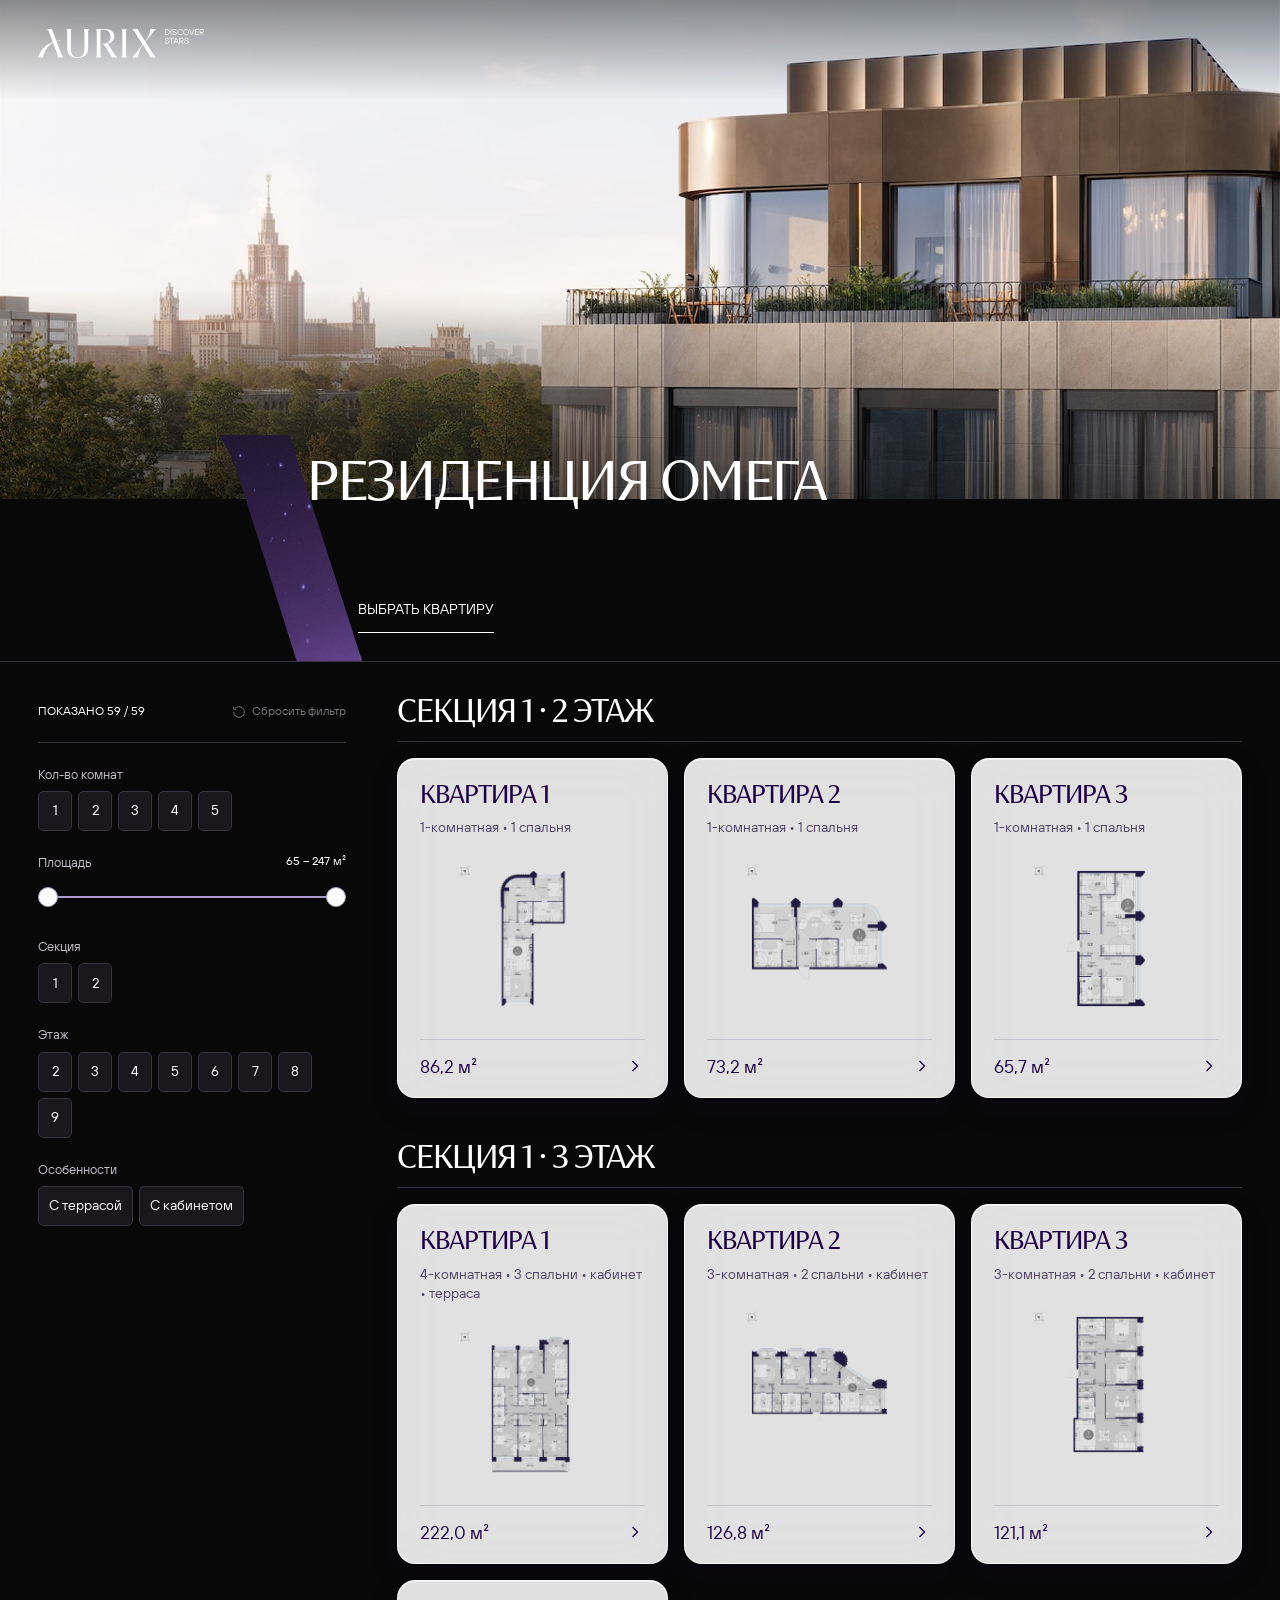
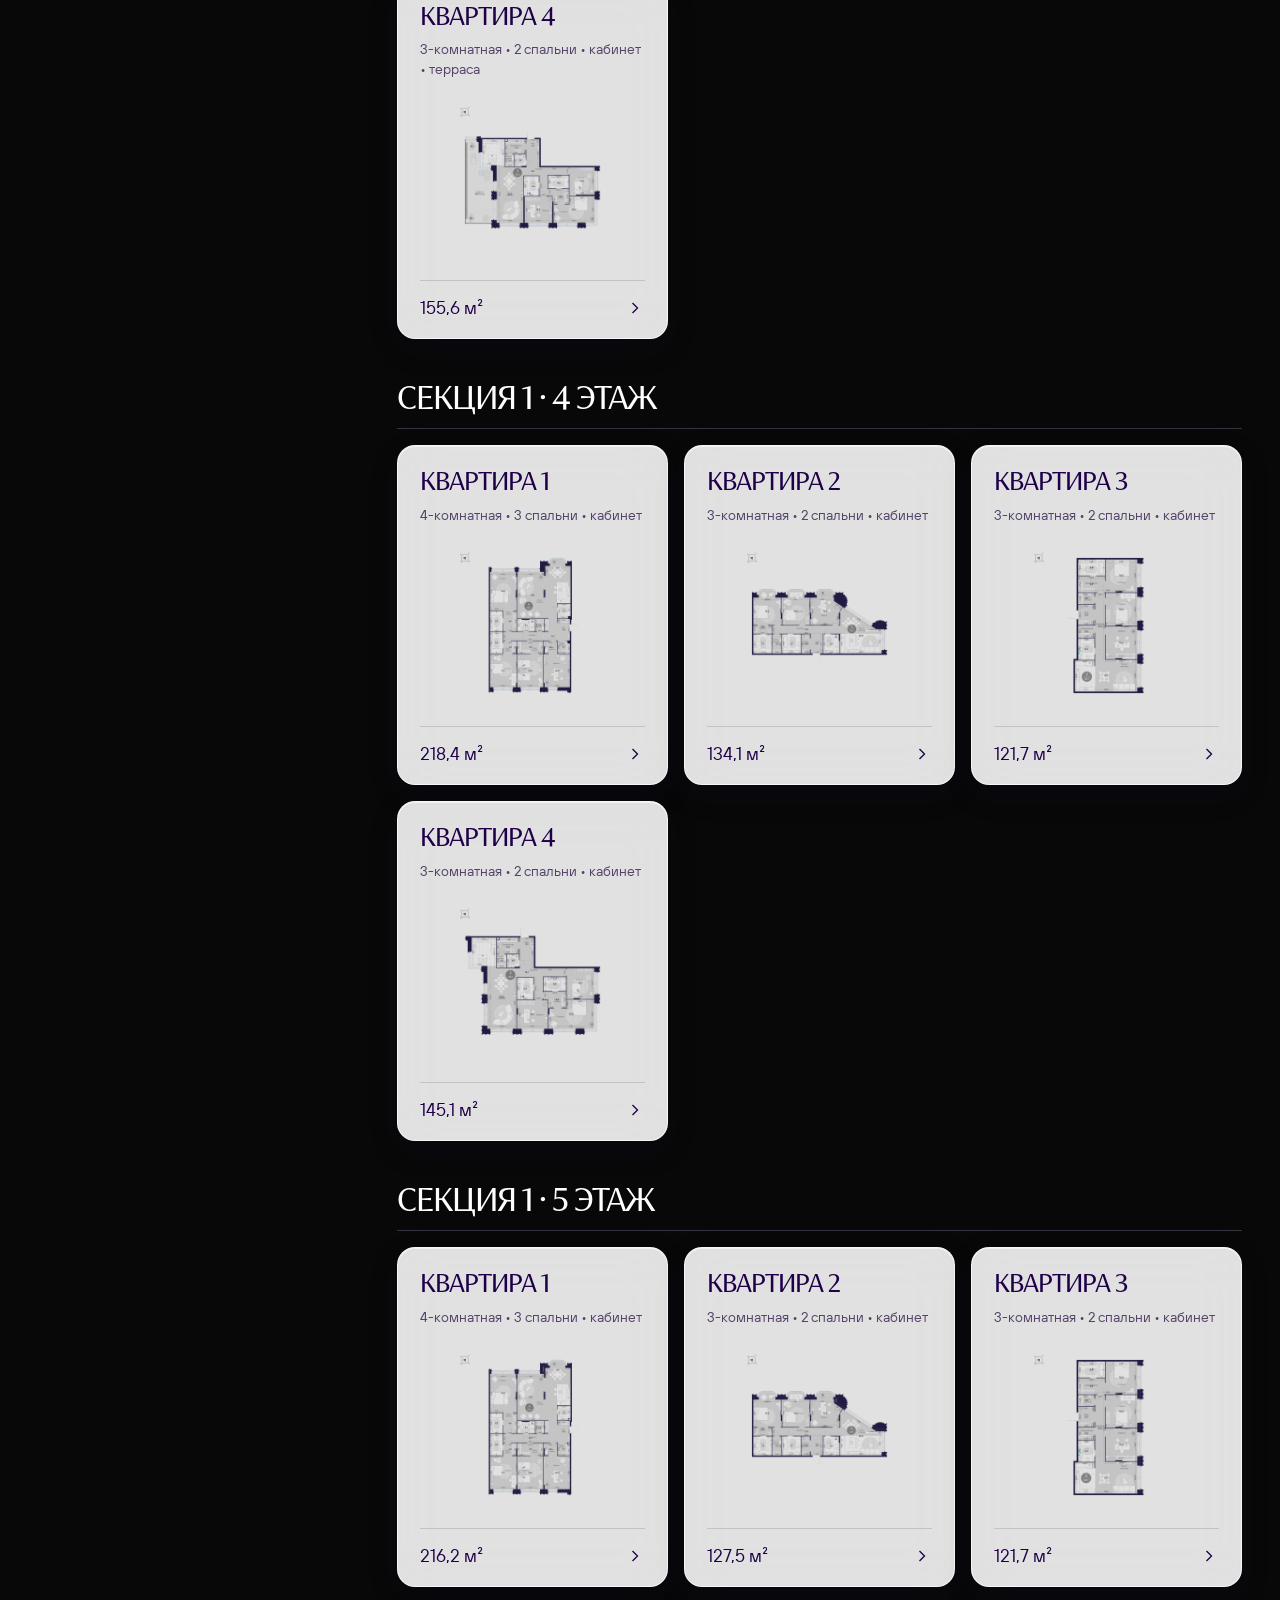
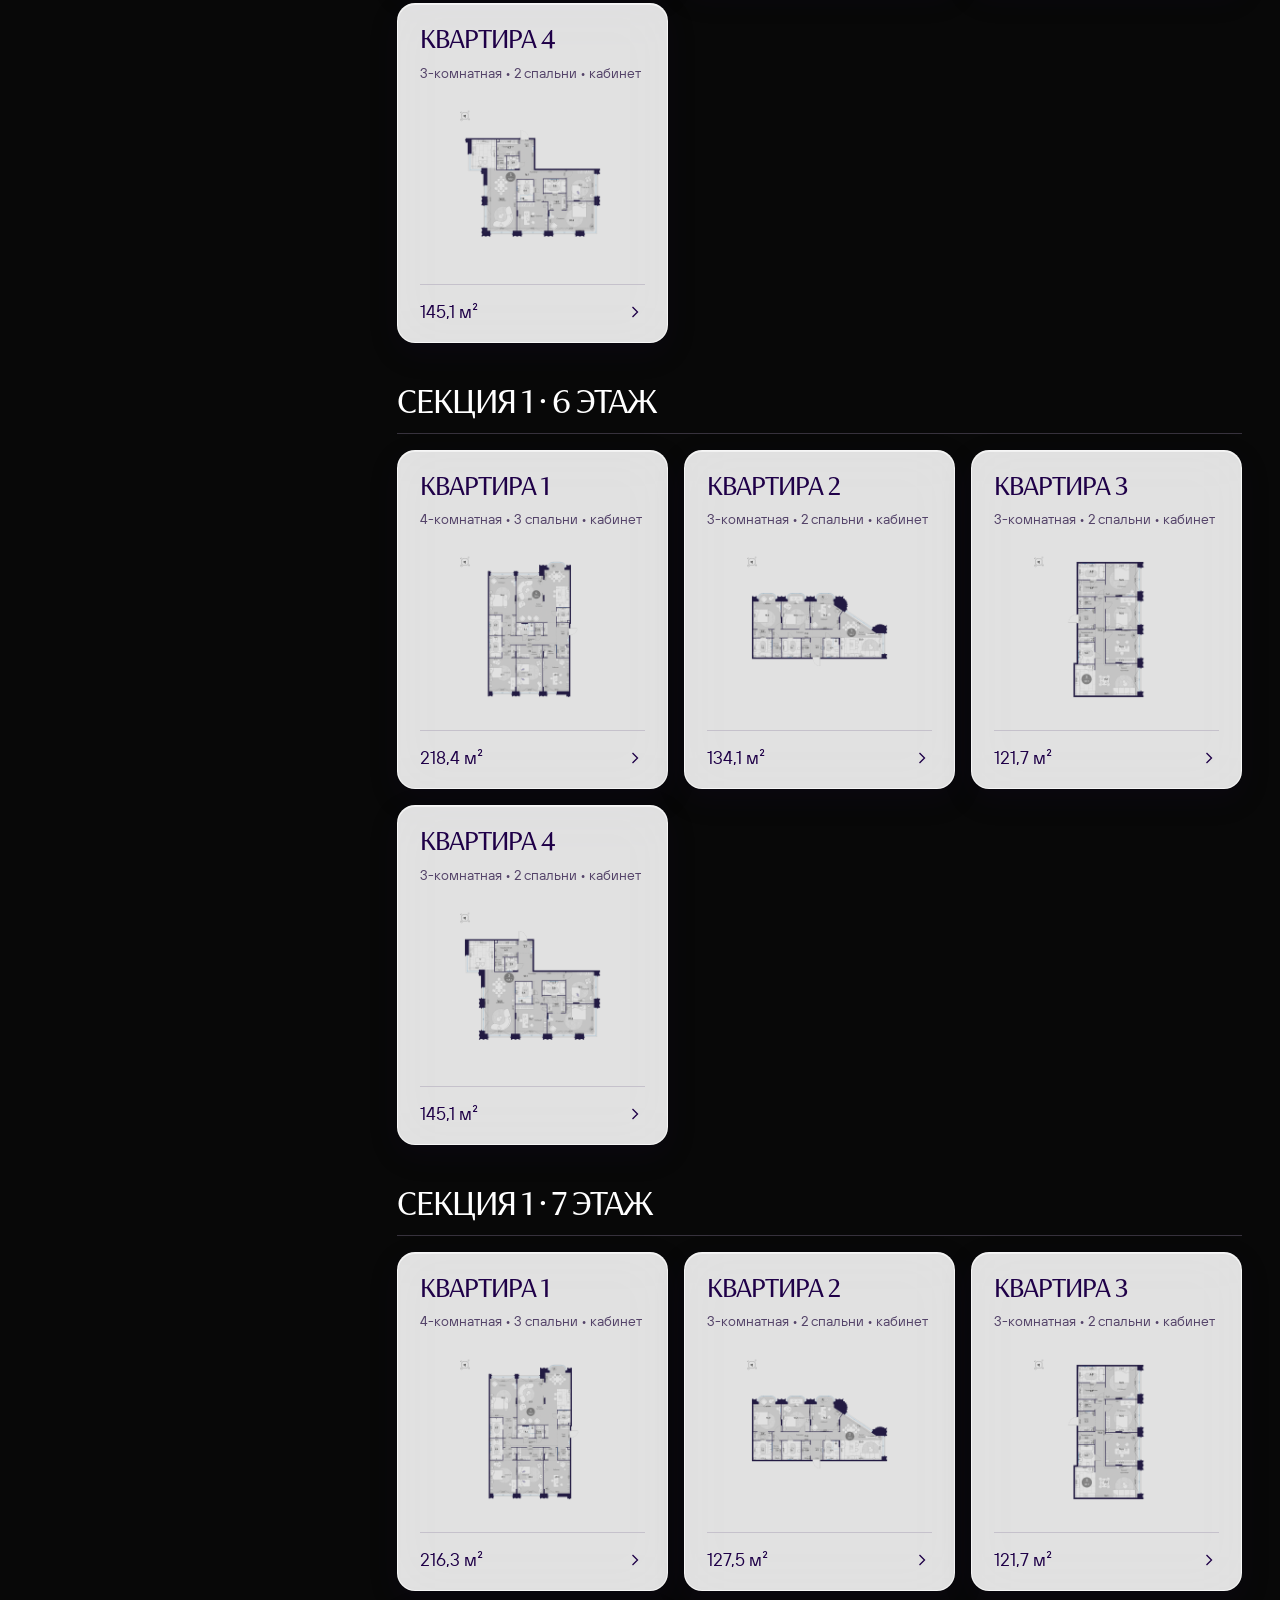
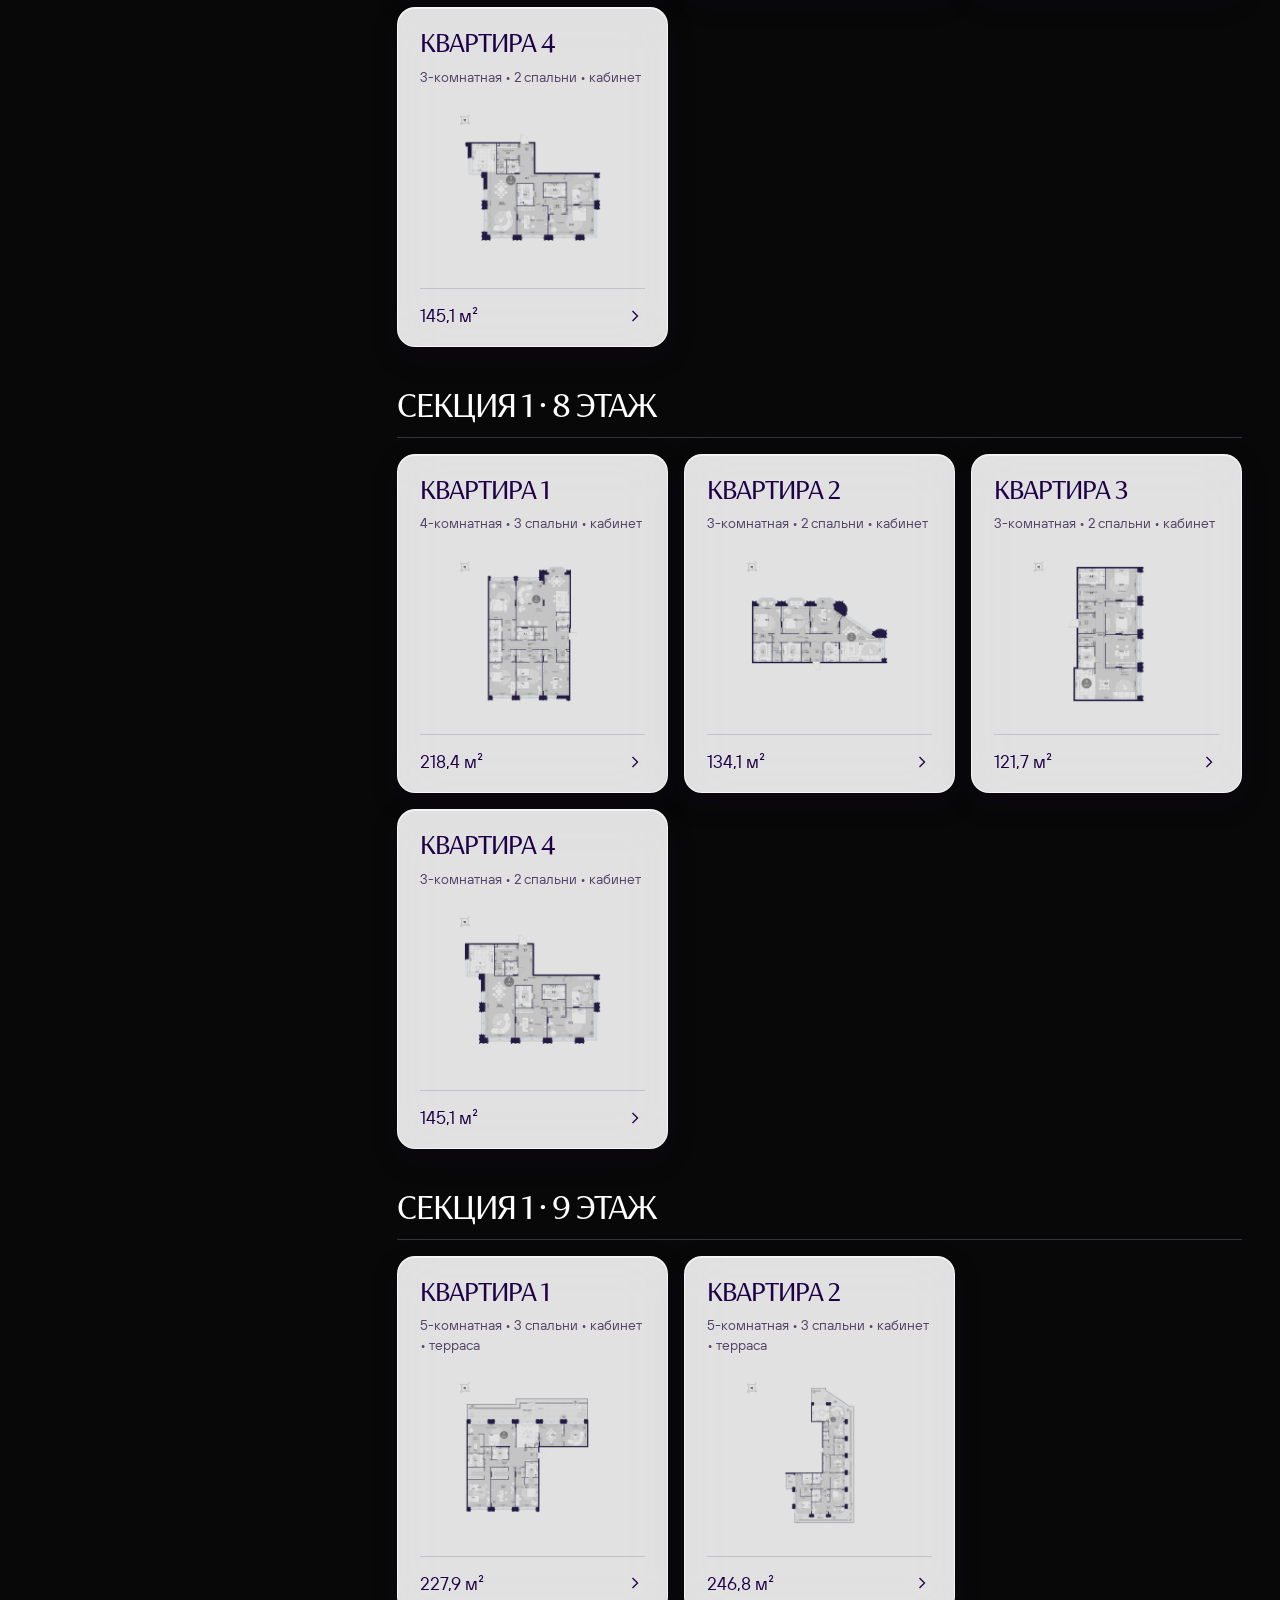
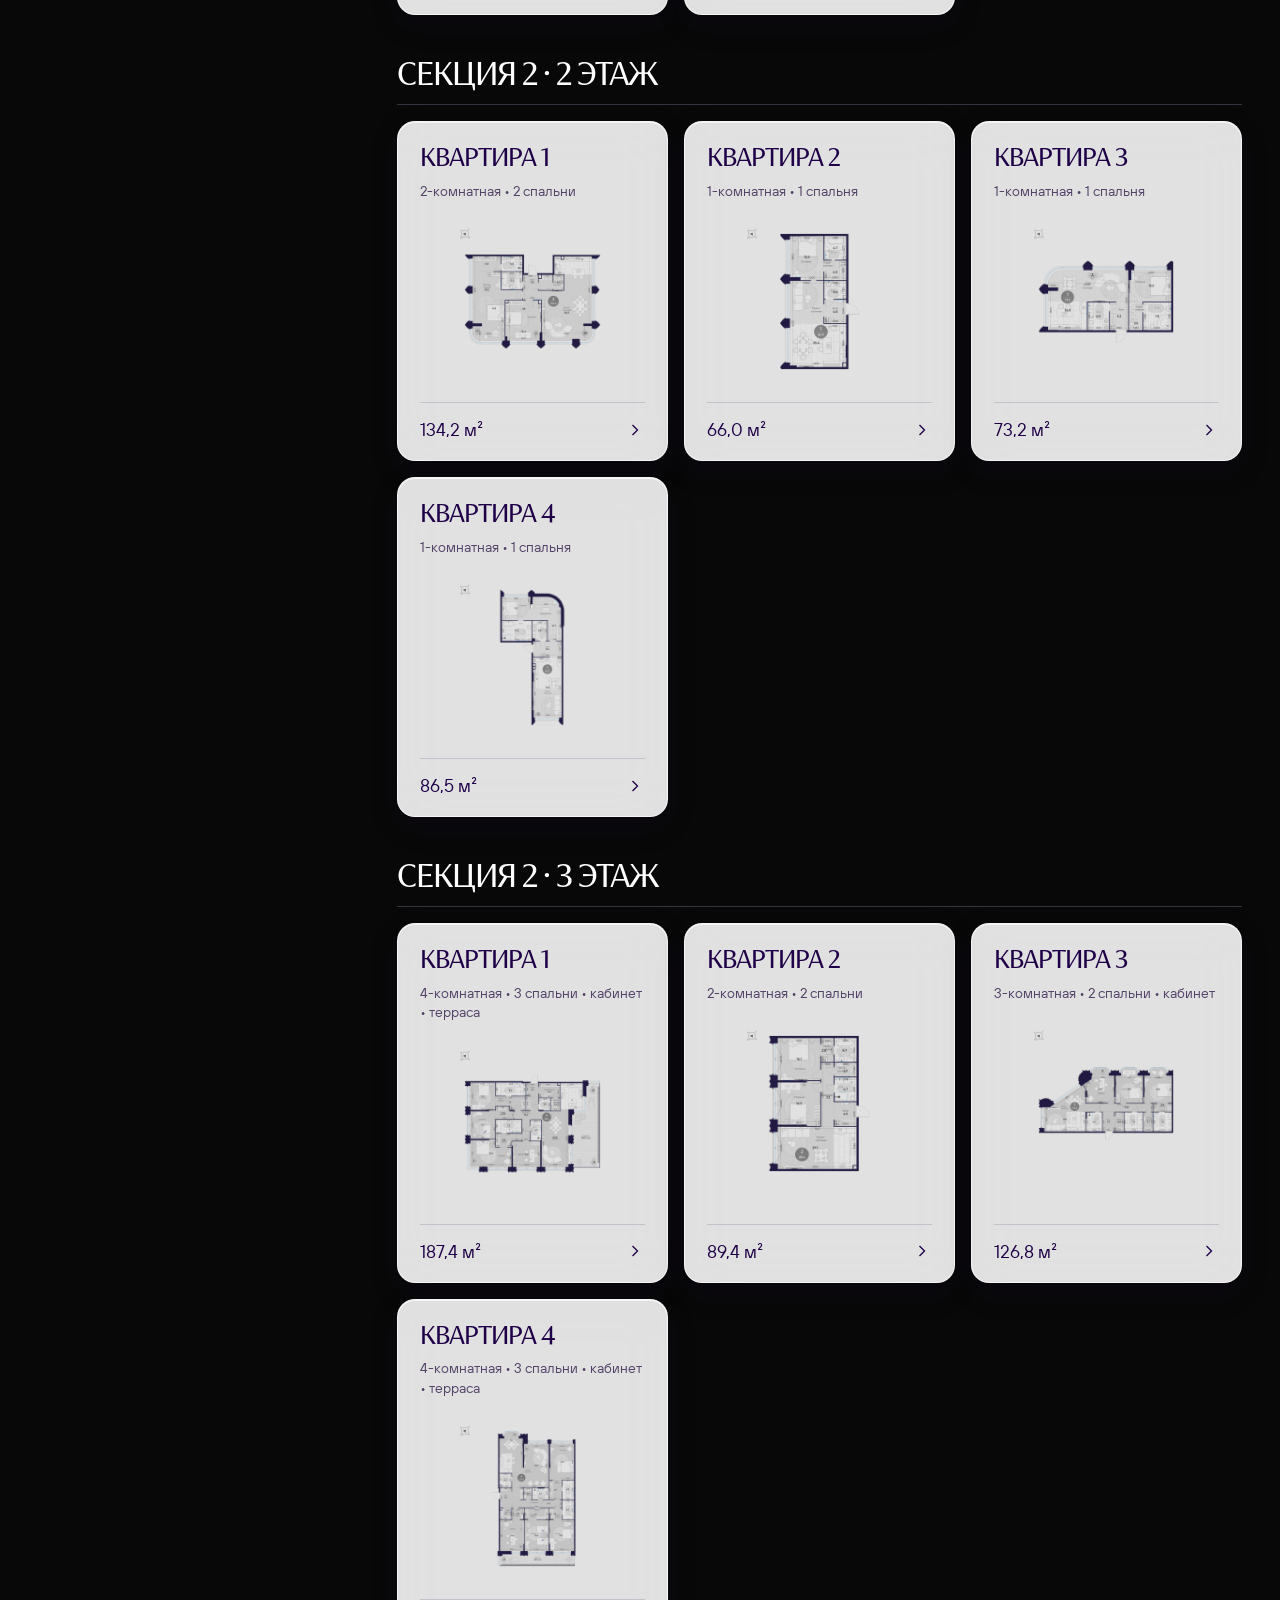
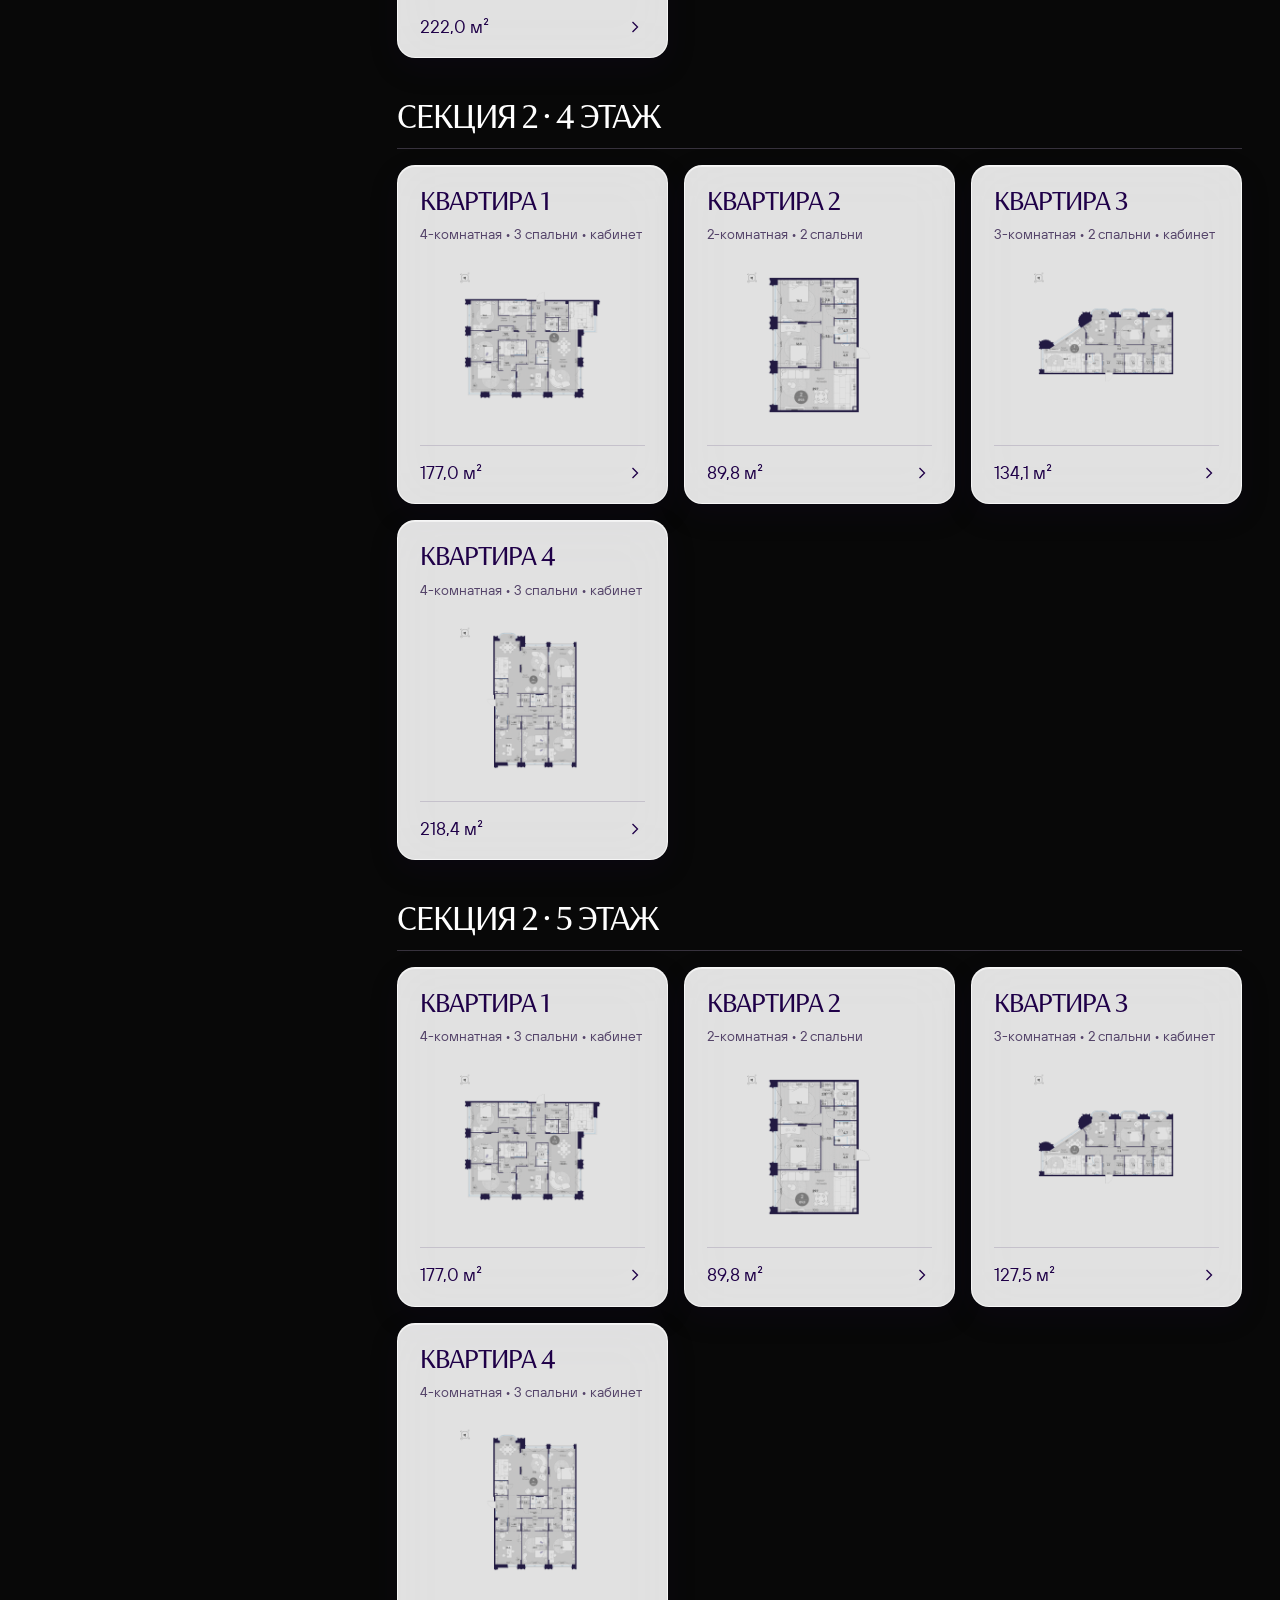
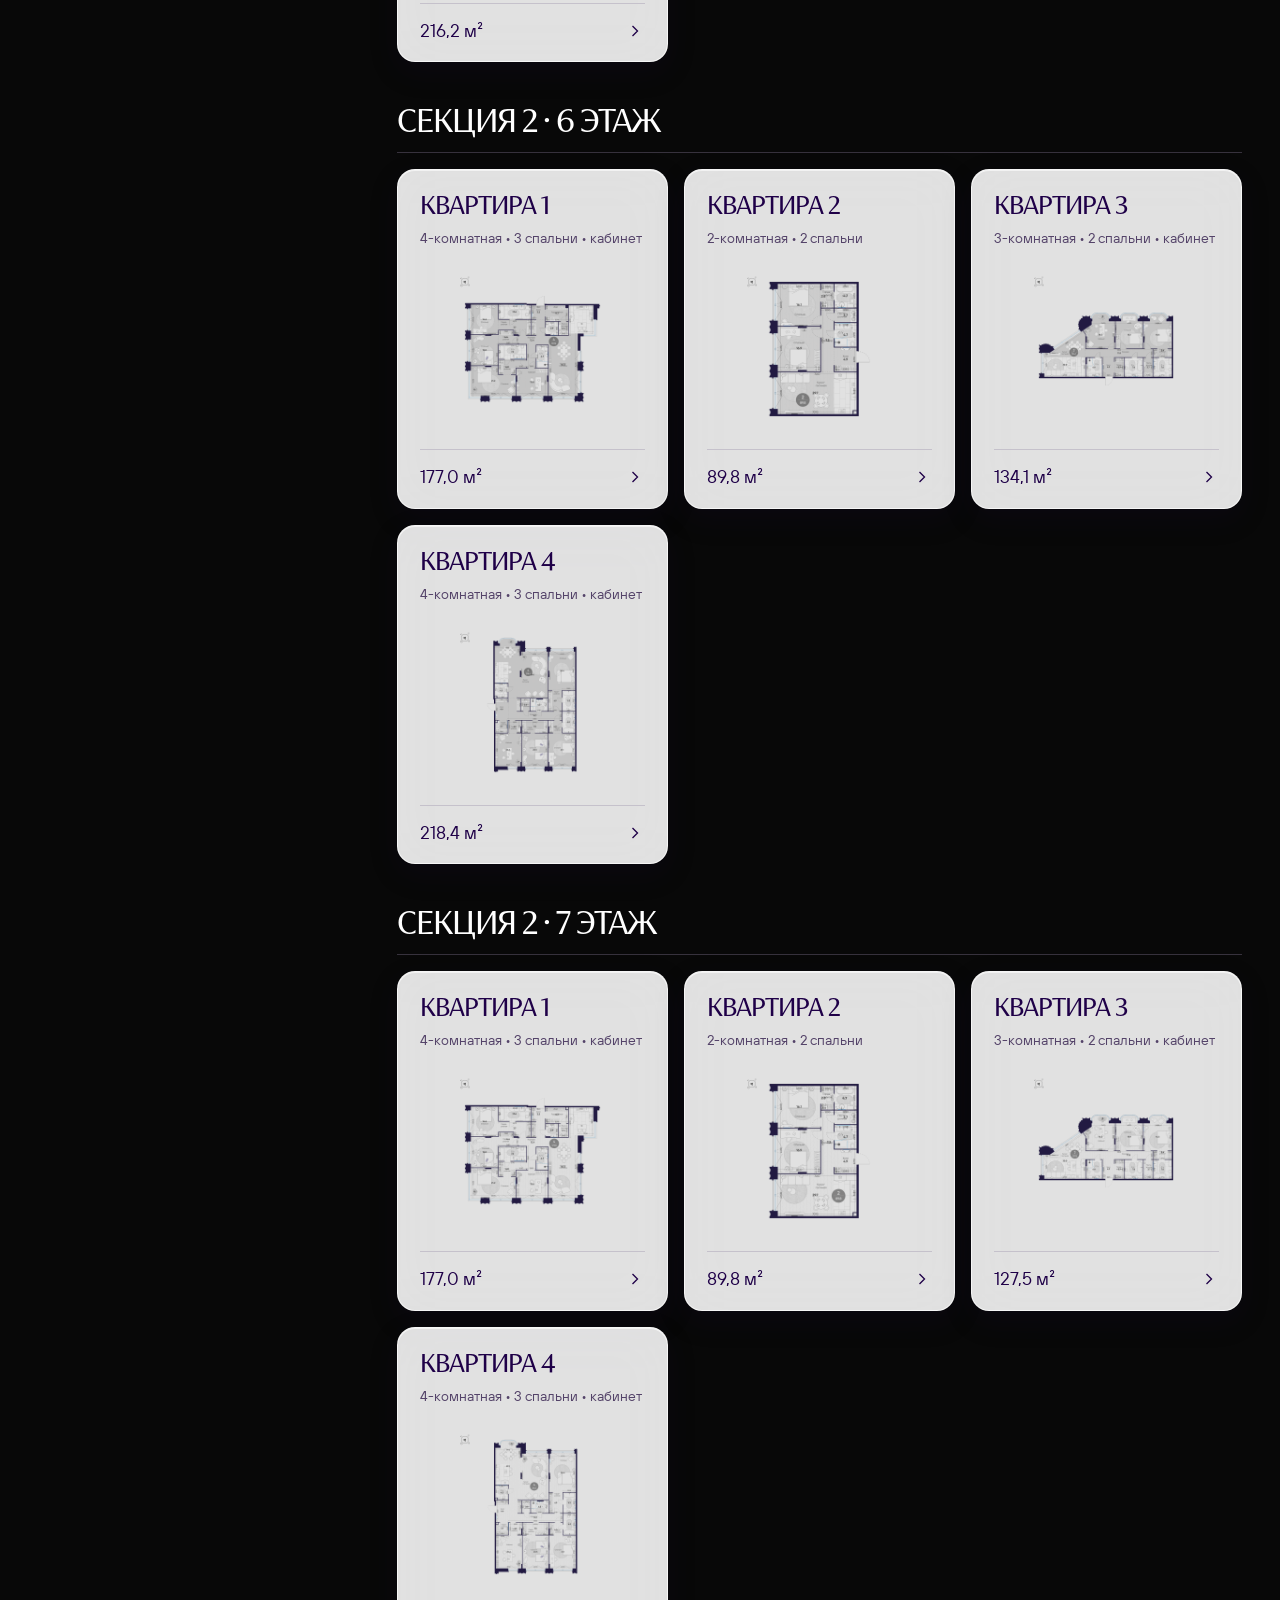
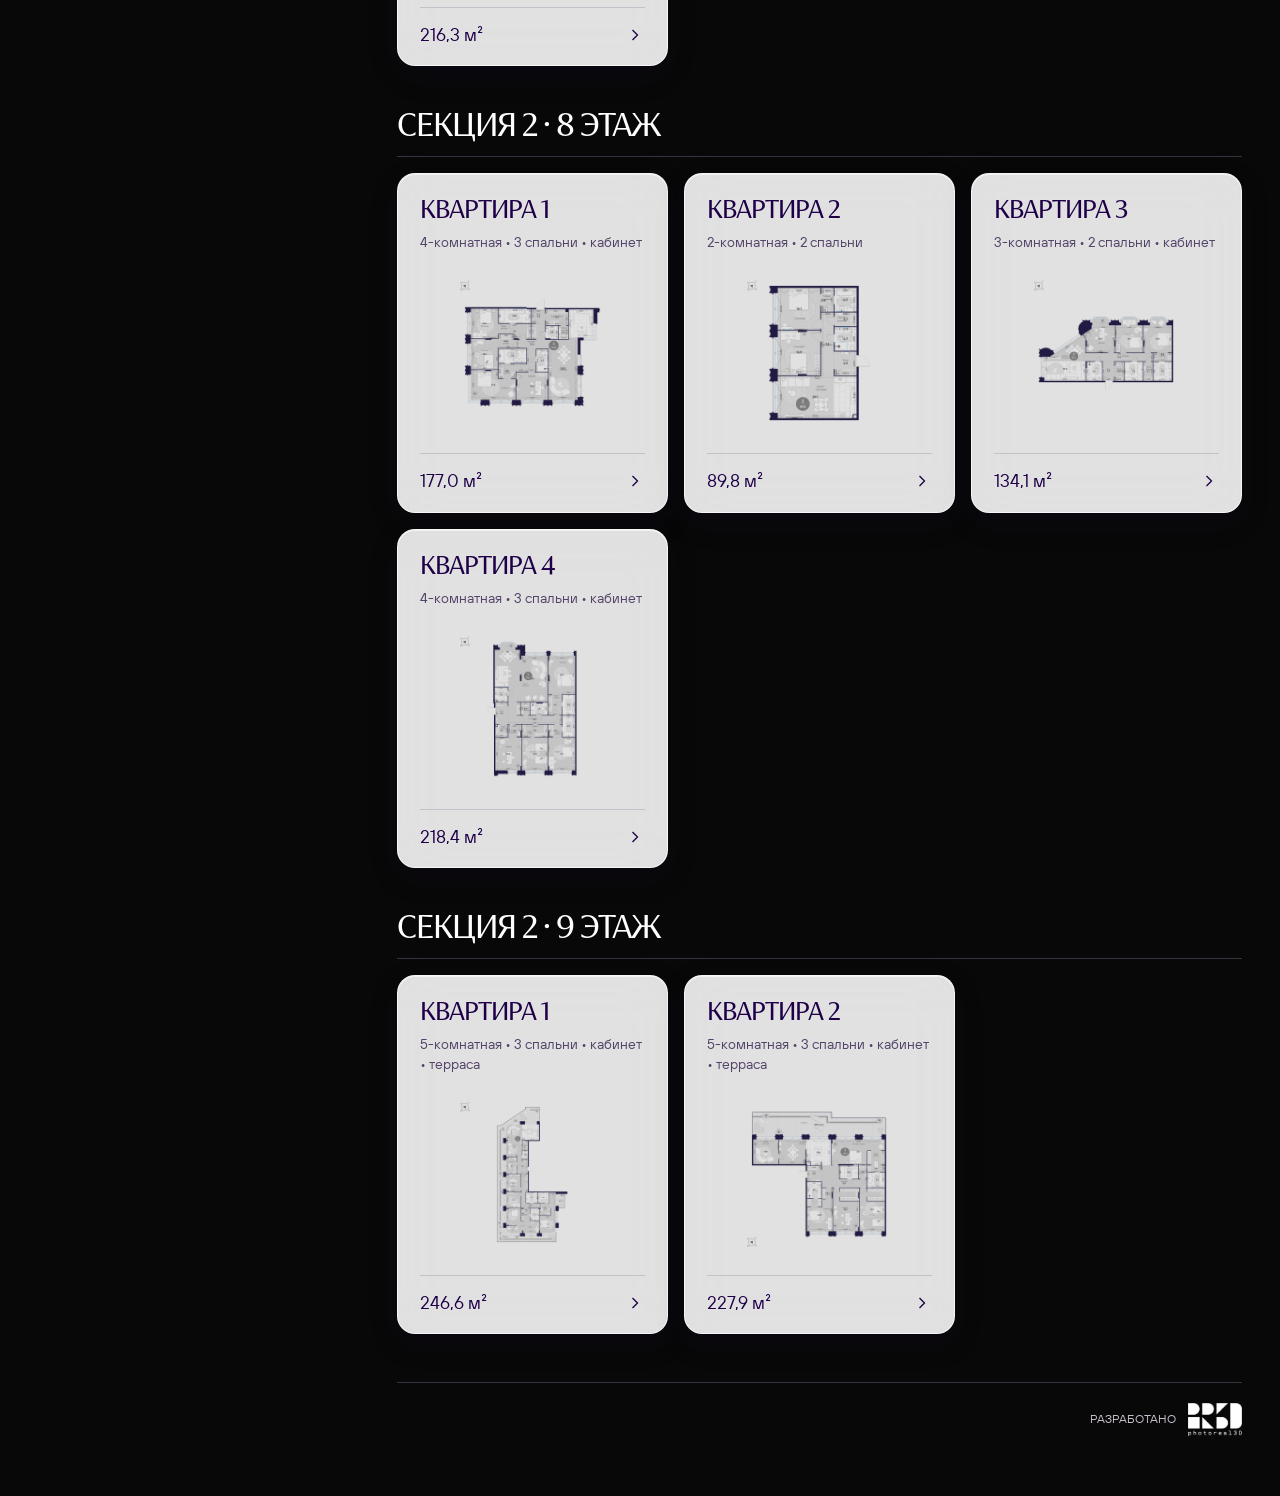
==== commit b3ab4cce: "Restyle the Omega catalog and simplify room sunlight details" ====
--- a/catalog.html
+++ b/catalog.html
@@ -1,170 +1,183 @@
-<!doctype html><html lang="ru"><head><meta charset="utf-8"><meta name="viewport" content="width=device-width, initial-scale=1"><meta name="robots" content="noindex, nofollow"><title>Инсоляция квартир — Резиденции Омега</title><style>
-/* AURIX (13.11.2026): the client's brand. A deep purple head with the logo, the title in Guild A Display upper-cased and the project's cover;
-   below on mist, square white cards with a hairline, pills for every choice, the choice in deep purple. Text only purple or white (the brand book). */
-@font-face{font-family:"Guild A Display";src:url("brand/guild-a-display.woff2") format("woff2");font-weight:400;font-display:swap}
-@font-face{font-family:"TT Hoves Pro";src:url("brand/tt-hoves-pro.woff2") format("woff2");font-weight:400;font-display:swap}
-:root{--navy:#1f0048;--orange:#1f0048;--lav:#a7a4df;--lav2:#dcdaf0;--bg:#e9e9f5;--mute:#5e4f7d;--hair:rgba(31,0,72,.14);--fd:"Guild A Display",Georgia,serif;--ft:"TT Hoves Pro",system-ui,sans-serif;
-      --card:rgba(255,255,255,.42);--edge:rgba(255,255,255,.72);--glass:blur(26px) saturate(1.9);--r:24px;
-      --shadow:inset 0 1px 0 rgba(255,255,255,.6),0 10px 30px rgba(31,0,72,.13),0 2px 6px rgba(31,0,72,.06)}
-/* the cards and the filters are the viewer's glass (Юрий, 13.11.2026: «карточки квартир на главной тоже сделать стеклянными"): the same tokens, the
-   theme editor's «Плашки» drive both. Glass needs something behind it: under the list a still backdrop of lilac light on mist and fine dots,
-   so a card going over it frosts it. Only the brand's palette (the guide: deep purple, lilac, mist, white; no blue of the viewer's sky here)
-   and the dots hair-thin, deep purple (Юрий, 13.11.2026: «сделай их тоньше») */
-body::before{content:"";position:fixed;inset:0;z-index:-1;pointer-events:none;
-  background:radial-gradient(circle,rgba(31,0,72,.2) .55px,transparent .95px) 0 0/24px 24px,
-             radial-gradient(48vw 46vh at 6% 22%,rgba(167,164,223,.72),transparent 72%),
-             radial-gradient(52vw 52vh at 96% 62%,rgba(167,164,223,.5),transparent 72%),
-             radial-gradient(40vw 38vh at 40% 104%,rgba(167,164,223,.55),transparent 72%),
-             linear-gradient(180deg,#fff,var(--bg) 60%)}
-*{box-sizing:border-box}
-body{font:400 16px/1.5 var(--ft);margin:0;background:var(--bg);color:var(--navy);-webkit-font-smoothing:antialiased;font-synthesis:none}
-::selection{background:var(--lav);color:var(--navy)}
-.lbl,.f>span,.hero .crumb{font-size:12px;letter-spacing:.02em;text-transform:uppercase}
-.hero{background:var(--navy);color:#fff;overflow:hidden}
-.hero .in{max-width:1240px;margin:0 auto;padding:28px 32px 0}
-.hero .logo{display:block;height:28px;width:auto}
-.hero .g2{display:grid;grid-template-columns:minmax(0,1.1fr) minmax(0,1fr);gap:48px;align-items:end;padding-top:56px}
-.hero .g2.solo{grid-template-columns:1fr}
-.hero .tx{padding-bottom:48px}
-.hero .crumb{margin:0 0 24px;color:#fff;opacity:.85}
-.hero h1{font:400 clamp(46px,6.4vw,96px)/.9 var(--fd);letter-spacing:-.035em;text-transform:uppercase;margin:0;color:#fff;text-wrap:balance}
-.hero .cover{display:block;width:100%;height:auto;aspect-ratio:16/9;object-fit:cover;border-radius:24px 24px 0 0}
-.hero .cv{position:relative;overflow:hidden;border-radius:24px 24px 0 0}.hero .cv::after{content:"";position:absolute;left:0;right:0;bottom:0;height:60%;background:linear-gradient(to top,rgba(31,0,72,.72),rgba(31,0,72,0));pointer-events:none}
-.hero .plogo{position:absolute;z-index:1;left:clamp(16px,3vw,36px);bottom:clamp(14px,3vw,32px);height:clamp(48px,6.5vw,92px);width:auto}     /* the project's logo in white on its cover, as on AURIX's site */
-.wrap{max-width:1240px;margin:0 auto;padding:40px 32px 96px}
-.fwrap{position:relative;z-index:5}
-.filters{position:relative;z-index:5;display:flex;flex-wrap:wrap;align-items:flex-end;gap:24px 32px;background:var(--card);backdrop-filter:var(--glass);-webkit-backdrop-filter:var(--glass);border:1px solid var(--edge);border-radius:var(--r);padding:24px;box-shadow:var(--shadow)}
-.f{display:flex;flex-direction:column;gap:10px}.f>span{color:var(--navy)}
-.pills{display:flex;flex-wrap:wrap;gap:6px}
-.pills button{font:inherit;font-size:14px;height:40px;min-width:40px;padding:0 14px;border-radius:999px;border:1px solid var(--hair);background:#fff;color:var(--navy);cursor:pointer;transition:border-color .2s,background .2s,color .2s}
-.pills button:hover{border-color:var(--navy)}.pills button[aria-pressed="true"],.pills button[aria-pressed="true"]:hover{background:var(--navy);border-color:var(--navy);color:#fff}
-.range{width:min(320px,80vw)}.range .val{margin-left:6px;font-size:12px;letter-spacing:.02em;color:var(--navy);font-variant-numeric:tabular-nums}
-.dual{position:relative;height:28px;margin-top:6px}.dual .tr{position:absolute;left:0;right:0;top:13px;height:2px;background:var(--lav2)}
-.dual .fill{position:absolute;top:13px;height:2px;background:var(--navy)}
-.dual input{position:absolute;left:0;top:0;width:100%;height:28px;margin:0;background:none;pointer-events:none;-webkit-appearance:none;appearance:none}
-.dual input::-webkit-slider-runnable-track{height:28px;background:none}.dual input::-moz-range-track{height:28px;background:none}
-.dual input::-webkit-slider-thumb{-webkit-appearance:none;appearance:none;pointer-events:auto;width:20px;height:20px;margin-top:4px;border-radius:50%;background:#fff;border:1.5px solid var(--navy);cursor:pointer}
-.dual input::-moz-range-thumb{pointer-events:auto;width:17px;height:17px;border-radius:50%;background:#fff;border:1.5px solid var(--navy);cursor:pointer}
-.dual input:focus-visible::-webkit-slider-thumb{outline:1.5px solid var(--navy);outline-offset:3px}
-.found{margin-left:auto;display:flex;align-items:center;gap:16px;font-size:14px;color:var(--mute);font-variant-numeric:tabular-nums}.found b{color:var(--navy);font-weight:400}
-.found button{font:inherit;cursor:pointer}.found button[hidden]{display:none}
-#reset{display:inline-flex;align-items:center;gap:8px;height:40px;padding:0 16px;border-radius:999px;border:1px solid var(--navy);background:#fff;color:var(--navy);font-size:12px;letter-spacing:.02em;text-transform:uppercase;transition:background .2s,color .2s}
-#reset:hover{background:var(--navy);color:#fff}#reset svg{width:15px;height:15px;fill:none;stroke:currentColor;stroke-width:1.8;stroke-linecap:round;stroke-linejoin:round}
-#reset:disabled,#reset:disabled:hover{border-color:var(--hair);background:#fff;color:var(--mute);opacity:.6;cursor:default}     /* always there, live when a filter is set (Юрий, 13.11.2026) */
-section{scroll-margin-top:140px}section[hidden]{display:none}
-h2{font:400 clamp(28px,3vw,40px)/1 var(--fd);letter-spacing:-.03em;text-transform:uppercase;margin:64px 0 20px;padding-bottom:16px;border-bottom:1px solid var(--hair)}
-.grid{display:grid;grid-template-columns:repeat(auto-fill,minmax(270px,1fr));gap:16px}
-.card{display:flex;flex-direction:column;background:var(--card);backdrop-filter:var(--glass);-webkit-backdrop-filter:var(--glass);border:1px solid var(--edge);border-radius:var(--r);padding:22px 22px 18px;color:inherit;text-decoration:none;box-shadow:var(--shadow);transition:box-shadow .2s,transform .2s,background-color .2s}
-.card[hidden]{display:none}.card:hover{background-color:color-mix(in srgb,var(--card),#fff 35%);transform:translateY(-2px)}.card p{margin:0}
-.card .t b{font:400 26px/1 var(--fd);letter-spacing:-.03em;text-transform:uppercase;color:var(--navy)}
-.card .m{margin-top:10px;font-size:14px;color:var(--mute);font-variant-numeric:tabular-nums}
-.card .img{display:block;margin:16px 0;aspect-ratio:4/3;border-radius:12px;overflow:hidden}.card img{width:100%;height:100%;object-fit:contain}     /* the drawing without its paper (thumb) */
-.card .a{display:flex;align-items:center;justify-content:space-between;margin-top:auto;padding-top:14px;border-top:1px solid var(--hair);font-size:18px;font-variant-numeric:tabular-nums}.card .a b{font-weight:400}
-.card .a svg{width:20px;height:20px;fill:none;stroke:var(--navy);stroke-width:1.6;stroke-linecap:round;stroke-linejoin:round;transition:transform .2s}.card:hover .a svg{transform:translateX(3px)}
-.filters.float{position:fixed;top:12px;left:50%;transform:translateX(-50%);width:min(1176px,calc(100% - 24px));max-height:calc(100vh - 24px);overflow:auto;z-index:30;background:color-mix(in srgb,var(--card),#fff 70%);box-shadow:0 18px 60px rgba(31,0,72,.18);animation:drop .22s cubic-bezier(.2,.8,.2,1)}     /* over the cards: denser, the pills stay readable */
-@keyframes drop{from{opacity:0;transform:translate(-50%,-12px)}to{opacity:1;transform:translate(-50%,0)}}
-.fclose{display:none;position:absolute;top:12px;right:12px;width:36px;height:36px;border-radius:50%;border:1px solid var(--hair);background:#fff;color:var(--navy);cursor:pointer;place-items:center}
-.fclose svg{width:16px;height:16px;fill:none;stroke:currentColor;stroke-width:2;stroke-linecap:round}.filters.float .fclose{display:grid}.filters.float .found{margin-right:44px}
-.fpill{position:fixed;top:12px;left:50%;z-index:20;display:flex;align-items:center;gap:10px;height:44px;padding:0 18px 0 14px;border:0;border-radius:999px;background:var(--navy);color:#fff;font:inherit;font-size:12px;letter-spacing:.02em;text-transform:uppercase;cursor:pointer;box-shadow:0 8px 24px rgba(31,0,72,.25);transform:translate(-50%,-80px);transition:transform .3s cubic-bezier(.2,.8,.2,1)}
-.fpill.on{transform:translate(-50%,0)}.fpill svg{width:18px;height:18px;fill:none;stroke:currentColor;stroke-width:1.8;stroke-linecap:round}
-.fpill i{font-style:normal;display:grid;place-items:center;min-width:22px;height:22px;padding:0 6px;border-radius:999px;background:var(--lav);color:var(--navy);font-size:12px}.fpill i[hidden]{display:none}
-.fpill span{opacity:.7;text-transform:none;letter-spacing:0}
-.empty{margin:48px 0;text-align:center;color:var(--mute);font-size:17px}.empty[hidden]{display:none}
-.credit{margin-top:80px;padding-top:24px;border-top:1px solid var(--hair);display:flex;justify-content:flex-end}
-.credit a{display:inline-flex;align-items:center;gap:14px;color:var(--navy);text-decoration:none;opacity:.75;transition:opacity .2s}.credit a:hover{opacity:1}
-.credit span{font-size:12px;letter-spacing:.02em;text-transform:uppercase}.credit img{display:block;height:38px;width:auto}     /* the logo cut to its drawing: as big as before, flush left */
-a:focus-visible,button:focus-visible{outline:1.5px solid var(--navy);outline-offset:3px}
-@media (max-width:860px){.hero .g2{grid-template-columns:1fr;gap:28px;padding-top:44px}.hero .tx{padding-bottom:0}}
-@media (max-width:700px){.hero .in{padding:20px 16px 0}.wrap{padding:28px 16px 56px}.grid{gap:12px}.filters{padding:16px;gap:16px}.filters.float{top:8px;width:calc(100% - 16px);max-height:calc(100vh - 16px)}.found{margin-left:0;width:100%;justify-content:space-between}.range{width:100%}h2{margin-top:44px}}
-@media (prefers-reduced-motion:reduce){*{transition:none!important;animation:none!important}}
-</style></head><body><header class="hero"><div class="in"><img class="logo" src="brand/logo-descriptor-white.svg" alt="AURIX — Discover stars" width="166" height="28"><div class="g2"><div class="tx"><p class="crumb">AURIX / Резиденции Омега</p><h1>Инсоляция квартир</h1></div><div class="cv"><img class="cover" src="brand/cover.jpg" alt="Резиденции Омега" width="1400" height="788"><img class="plogo" src="brand/project-Residence_Omega-white.svg" alt="Резиденции Омега" width="392" height="158"></div></div></div></header><main class="wrap"><div class="fwrap" id="fwrap"><div class="filters" id="filters" role="search" aria-label="Подбор квартир"><button type="button" class="fclose" id="fclose" aria-label="Свернуть фильтр"><svg viewBox="0 0 24 24"><path d="M6 6l12 12M18 6L6 18"></path></svg></button><div class="f"><span>Комнат</span><div class="pills" data-f="rooms"><button type="button" data-v="1" aria-pressed="false">1</button><button type="button" data-v="2" aria-pressed="false">2</button><button type="button" data-v="3" aria-pressed="false">3</button><button type="button" data-v="4" aria-pressed="false">4</button><button type="button" data-v="5" aria-pressed="false">5</button></div></div><div class="f range"><span>Площадь <b class="val" id="aVal"></b></span><div class="dual"><i class="tr"></i><i class="fill" id="aFill"></i><input type="range" id="aLo" aria-label="Площадь от"><input type="range" id="aHi" aria-label="Площадь до"></div></div><div class="f"><span>Секция</span><div class="pills" data-f="sec"><button type="button" data-v="1" aria-pressed="false">1</button><button type="button" data-v="2" aria-pressed="false">2</button></div></div><div class="f"><span>Этаж</span><div class="pills" data-f="fl"><button type="button" data-v="2" aria-pressed="false">2</button><button type="button" data-v="3" aria-pressed="false">3</button><button type="button" data-v="4" aria-pressed="false">4</button><button type="button" data-v="5" aria-pressed="false">5</button><button type="button" data-v="6" aria-pressed="false">6</button><button type="button" data-v="7" aria-pressed="false">7</button><button type="button" data-v="8" aria-pressed="false">8</button><button type="button" data-v="9" aria-pressed="false">9</button></div></div><div class="f"><span>Ещё</span><div class="pills"><button type="button" id="fTerrace" aria-pressed="false">С террасой</button><button type="button" id="fStudy" aria-pressed="false">С кабинетом</button></div></div><div class="found"><span>Найдено <b id="nFound">59</b> из 59</span><button type="button" id="reset" disabled=""><svg viewBox="0 0 24 24"><path d="M4 12a8 8 0 1 0 2.4-5.7M4 4v4h4"></path></svg>Сбросить фильтр</button></div></div></div><button type="button" class="fpill" id="fpill" aria-label="Открыть фильтр"><svg viewBox="0 0 24 24"><path d="M4 7h10M18 7h2M4 17h4M12 17h8"></path><circle cx="16" cy="7" r="2"></circle><circle cx="10" cy="17" r="2"></circle></svg>Фильтр<i id="pillN" hidden=""></i><span id="pillFound">59 кв.</span></button><section><h2>Секция 1 · 2 этаж</h2><div class="grid"><a class="card" href="https://omega.photoreal3d.ru/s1_f02_1/" data-area="86.2" data-rooms="1" data-beds="1" data-sec="1" data-fl="2" data-terrace="0" data-study="0"><p class="t"><b>Квартира 1</b></p><p class="m">1-комнатная • 1&nbsp;спальня</p><span class="img"><img alt="" loading="lazy" src="thumbs/s1_f02_1.png"></span><p class="a"><b>86,2&nbsp;м²</b><svg viewBox="0 0 24 24" aria-hidden="true"><path d="M9 6l6 6-6 6"></path></svg></p></a><a class="card" href="https://omega.photoreal3d.ru/s1_f02_2/" data-area="73.2" data-rooms="1" data-beds="1" data-sec="1" data-fl="2" data-terrace="0" data-study="0"><p class="t"><b>Квартира 2</b></p><p class="m">1-комнатная • 1&nbsp;спальня</p><span class="img"><img alt="" loading="lazy" src="thumbs/s1_f02_2.png"></span><p class="a"><b>73,2&nbsp;м²</b><svg viewBox="0 0 24 24" aria-hidden="true"><path d="M9 6l6 6-6 6"></path></svg></p></a><a class="card" href="./" data-area="65.7" data-rooms="1" data-beds="1" data-sec="1" data-fl="2" data-terrace="0" data-study="0"><p class="t"><b>Квартира 3</b></p><p class="m">1-комнатная • 1&nbsp;спальня</p><span class="img"><img alt="" loading="lazy" src="thumbs/s1_f02_3.png"></span><p class="a"><b>65,7&nbsp;м²</b><svg viewBox="0 0 24 24" aria-hidden="true"><path d="M9 6l6 6-6 6"></path></svg></p></a></div></section><section><h2>Секция 1 · 3 этаж</h2><div class="grid"><a class="card" href="https://omega.photoreal3d.ru/s1_f03_1/" data-area="222.0" data-rooms="4" data-beds="3" data-sec="1" data-fl="3" data-terrace="1" data-study="1"><p class="t"><b>Квартира 1</b></p><p class="m">4-комнатная • 3&nbsp;спальни • кабинет • терраса</p><span class="img"><img alt="" loading="lazy" src="thumbs/s1_f03_1.png"></span><p class="a"><b>222,0&nbsp;м²</b><svg viewBox="0 0 24 24" aria-hidden="true"><path d="M9 6l6 6-6 6"></path></svg></p></a><a class="card" href="https://omega.photoreal3d.ru/s1_f03_2/" data-area="126.8" data-rooms="3" data-beds="2" data-sec="1" data-fl="3" data-terrace="0" data-study="1"><p class="t"><b>Квартира 2</b></p><p class="m">3-комнатная • 2&nbsp;спальни • кабинет</p><span class="img"><img alt="" loading="lazy" src="thumbs/s1_f03_2.png"></span><p class="a"><b>126,8&nbsp;м²</b><svg viewBox="0 0 24 24" aria-hidden="true"><path d="M9 6l6 6-6 6"></path></svg></p></a><a class="card" href="https://omega.photoreal3d.ru/s1_f03_3/" data-area="121.1" data-rooms="3" data-beds="2" data-sec="1" data-fl="3" data-terrace="0" data-study="1"><p class="t"><b>Квартира 3</b></p><p class="m">3-комнатная • 2&nbsp;спальни • кабинет</p><span class="img"><img alt="" loading="lazy" src="thumbs/s1_f03_3.png"></span><p class="a"><b>121,1&nbsp;м²</b><svg viewBox="0 0 24 24" aria-hidden="true"><path d="M9 6l6 6-6 6"></path></svg></p></a><a class="card" href="https://omega.photoreal3d.ru/s1_f03_4/" data-area="155.6" data-rooms="3" data-beds="2" data-sec="1" data-fl="3" data-terrace="1" data-study="1"><p class="t"><b>Квартира 4</b></p><p class="m">3-комнатная • 2&nbsp;спальни • кабинет • терраса</p><span class="img"><img alt="" loading="lazy" src="thumbs/s1_f03_4.png"></span><p class="a"><b>155,6&nbsp;м²</b><svg viewBox="0 0 24 24" aria-hidden="true"><path d="M9 6l6 6-6 6"></path></svg></p></a></div></section><section><h2>Секция 1 · 4 этаж</h2><div class="grid"><a class="card" href="https://omega.photoreal3d.ru/s1_f04_1/" data-area="218.4" data-rooms="4" data-beds="3" data-sec="1" data-fl="4" data-terrace="0" data-study="1"><p class="t"><b>Квартира 1</b></p><p class="m">4-комнатная • 3&nbsp;спальни • кабинет</p><span class="img"><img alt="" loading="lazy" src="thumbs/s1_f04_1.png"></span><p class="a"><b>218,4&nbsp;м²</b><svg viewBox="0 0 24 24" aria-hidden="true"><path d="M9 6l6 6-6 6"></path></svg></p></a><a class="card" href="https://omega.photoreal3d.ru/s1_f04_2/" data-area="134.1" data-rooms="3" data-beds="2" data-sec="1" data-fl="4" data-terrace="0" data-study="1"><p class="t"><b>Квартира 2</b></p><p class="m">3-комнатная • 2&nbsp;спальни • кабинет</p><span class="img"><img alt="" loading="lazy" src="thumbs/s1_f04_2.png"></span><p class="a"><b>134,1&nbsp;м²</b><svg viewBox="0 0 24 24" aria-hidden="true"><path d="M9 6l6 6-6 6"></path></svg></p></a><a class="card" href="https://omega.photoreal3d.ru/s1_f04_3/" data-area="121.7" data-rooms="3" data-beds="2" data-sec="1" data-fl="4" data-terrace="0" data-study="1"><p class="t"><b>Квартира 3</b></p><p class="m">3-комнатная • 2&nbsp;спальни • кабинет</p><span class="img"><img alt="" loading="lazy" src="thumbs/s1_f04_3.png"></span><p class="a"><b>121,7&nbsp;м²</b><svg viewBox="0 0 24 24" aria-hidden="true"><path d="M9 6l6 6-6 6"></path></svg></p></a><a class="card" href="https://omega.photoreal3d.ru/s1_f04_4/" data-area="145.1" data-rooms="3" data-beds="2" data-sec="1" data-fl="4" data-terrace="0" data-study="1"><p class="t"><b>Квартира 4</b></p><p class="m">3-комнатная • 2&nbsp;спальни • кабинет</p><span class="img"><img alt="" loading="lazy" src="thumbs/s1_f04_4.png"></span><p class="a"><b>145,1&nbsp;м²</b><svg viewBox="0 0 24 24" aria-hidden="true"><path d="M9 6l6 6-6 6"></path></svg></p></a></div></section><section><h2>Секция 1 · 5 этаж</h2><div class="grid"><a class="card" href="https://omega.photoreal3d.ru/s1_f05_1/" data-area="216.2" data-rooms="4" data-beds="3" data-sec="1" data-fl="5" data-terrace="0" data-study="1"><p class="t"><b>Квартира 1</b></p><p class="m">4-комнатная • 3&nbsp;спальни • кабинет</p><span class="img"><img alt="" loading="lazy" src="thumbs/s1_f05_1.png"></span><p class="a"><b>216,2&nbsp;м²</b><svg viewBox="0 0 24 24" aria-hidden="true"><path d="M9 6l6 6-6 6"></path></svg></p></a><a class="card" href="https://omega.photoreal3d.ru/s1_f05_2/" data-area="127.5" data-rooms="3" data-beds="2" data-sec="1" data-fl="5" data-terrace="0" data-study="1"><p class="t"><b>Квартира 2</b></p><p class="m">3-комнатная • 2&nbsp;спальни • кабинет</p><span class="img"><img alt="" loading="lazy" src="thumbs/s1_f05_2.png"></span><p class="a"><b>127,5&nbsp;м²</b><svg viewBox="0 0 24 24" aria-hidden="true"><path d="M9 6l6 6-6 6"></path></svg></p></a><a class="card" href="https://omega.photoreal3d.ru/s1_f05_3/" data-area="121.7" data-rooms="3" data-beds="2" data-sec="1" data-fl="5" data-terrace="0" data-study="1"><p class="t"><b>Квартира 3</b></p><p class="m">3-комнатная • 2&nbsp;спальни • кабинет</p><span class="img"><img alt="" loading="lazy" src="thumbs/s1_f05_3.png"></span><p class="a"><b>121,7&nbsp;м²</b><svg viewBox="0 0 24 24" aria-hidden="true"><path d="M9 6l6 6-6 6"></path></svg></p></a><a class="card" href="https://omega.photoreal3d.ru/s1_f05_4/" data-area="145.1" data-rooms="3" data-beds="2" data-sec="1" data-fl="5" data-terrace="0" data-study="1"><p class="t"><b>Квартира 4</b></p><p class="m">3-комнатная • 2&nbsp;спальни • кабинет</p><span class="img"><img alt="" loading="lazy" src="thumbs/s1_f05_4.png"></span><p class="a"><b>145,1&nbsp;м²</b><svg viewBox="0 0 24 24" aria-hidden="true"><path d="M9 6l6 6-6 6"></path></svg></p></a></div></section><section><h2>Секция 1 · 6 этаж</h2><div class="grid"><a class="card" href="https://omega.photoreal3d.ru/s1_f06_1/" data-area="218.4" data-rooms="4" data-beds="3" data-sec="1" data-fl="6" data-terrace="0" data-study="1"><p class="t"><b>Квартира 1</b></p><p class="m">4-комнатная • 3&nbsp;спальни • кабинет</p><span class="img"><img alt="" loading="lazy" src="thumbs/s1_f06_1.png"></span><p class="a"><b>218,4&nbsp;м²</b><svg viewBox="0 0 24 24" aria-hidden="true"><path d="M9 6l6 6-6 6"></path></svg></p></a><a class="card" href="https://omega.photoreal3d.ru/s1_f06_2/" data-area="134.1" data-rooms="3" data-beds="2" data-sec="1" data-fl="6" data-terrace="0" data-study="1"><p class="t"><b>Квартира 2</b></p><p class="m">3-комнатная • 2&nbsp;спальни • кабинет</p><span class="img"><img alt="" loading="lazy" src="thumbs/s1_f06_2.png"></span><p class="a"><b>134,1&nbsp;м²</b><svg viewBox="0 0 24 24" aria-hidden="true"><path d="M9 6l6 6-6 6"></path></svg></p></a><a class="card" href="https://omega.photoreal3d.ru/s1_f06_3/" data-area="121.7" data-rooms="3" data-beds="2" data-sec="1" data-fl="6" data-terrace="0" data-study="1"><p class="t"><b>Квартира 3</b></p><p class="m">3-комнатная • 2&nbsp;спальни • кабинет</p><span class="img"><img alt="" loading="lazy" src="thumbs/s1_f06_3.png"></span><p class="a"><b>121,7&nbsp;м²</b><svg viewBox="0 0 24 24" aria-hidden="true"><path d="M9 6l6 6-6 6"></path></svg></p></a><a class="card" href="https://omega.photoreal3d.ru/s1_f06_4/" data-area="145.1" data-rooms="3" data-beds="2" data-sec="1" data-fl="6" data-terrace="0" data-study="1"><p class="t"><b>Квартира 4</b></p><p class="m">3-комнатная • 2&nbsp;спальни • кабинет</p><span class="img"><img alt="" loading="lazy" src="thumbs/s1_f06_4.png"></span><p class="a"><b>145,1&nbsp;м²</b><svg viewBox="0 0 24 24" aria-hidden="true"><path d="M9 6l6 6-6 6"></path></svg></p></a></div></section><section><h2>Секция 1 · 7 этаж</h2><div class="grid"><a class="card" href="https://omega.photoreal3d.ru/s1_f07_1/" data-area="216.3" data-rooms="4" data-beds="3" data-sec="1" data-fl="7" data-terrace="0" data-study="1"><p class="t"><b>Квартира 1</b></p><p class="m">4-комнатная • 3&nbsp;спальни • кабинет</p><span class="img"><img alt="" loading="lazy" src="thumbs/s1_f07_1.png"></span><p class="a"><b>216,3&nbsp;м²</b><svg viewBox="0 0 24 24" aria-hidden="true"><path d="M9 6l6 6-6 6"></path></svg></p></a><a class="card" href="https://omega.photoreal3d.ru/s1_f07_2/" data-area="127.5" data-rooms="3" data-beds="2" data-sec="1" data-fl="7" data-terrace="0" data-study="1"><p class="t"><b>Квартира 2</b></p><p class="m">3-комнатная • 2&nbsp;спальни • кабинет</p><span class="img"><img alt="" loading="lazy" src="thumbs/s1_f07_2.png"></span><p class="a"><b>127,5&nbsp;м²</b><svg viewBox="0 0 24 24" aria-hidden="true"><path d="M9 6l6 6-6 6"></path></svg></p></a><a class="card" href="https://omega.photoreal3d.ru/s1_f07_3/" data-area="121.7" data-rooms="3" data-beds="2" data-sec="1" data-fl="7" data-terrace="0" data-study="1"><p class="t"><b>Квартира 3</b></p><p class="m">3-комнатная • 2&nbsp;спальни • кабинет</p><span class="img"><img alt="" loading="lazy" src="thumbs/s1_f07_3.png"></span><p class="a"><b>121,7&nbsp;м²</b><svg viewBox="0 0 24 24" aria-hidden="true"><path d="M9 6l6 6-6 6"></path></svg></p></a><a class="card" href="https://omega.photoreal3d.ru/s1_f07_4/" data-area="145.1" data-rooms="3" data-beds="2" data-sec="1" data-fl="7" data-terrace="0" data-study="1"><p class="t"><b>Квартира 4</b></p><p class="m">3-комнатная • 2&nbsp;спальни • кабинет</p><span class="img"><img alt="" loading="lazy" src="thumbs/s1_f07_4.png"></span><p class="a"><b>145,1&nbsp;м²</b><svg viewBox="0 0 24 24" aria-hidden="true"><path d="M9 6l6 6-6 6"></path></svg></p></a></div></section><section><h2>Секция 1 · 8 этаж</h2><div class="grid"><a class="card" href="https://omega.photoreal3d.ru/s1_f08_1/" data-area="218.4" data-rooms="4" data-beds="3" data-sec="1" data-fl="8" data-terrace="0" data-study="1"><p class="t"><b>Квартира 1</b></p><p class="m">4-комнатная • 3&nbsp;спальни • кабинет</p><span class="img"><img alt="" loading="lazy" src="thumbs/s1_f08_1.png"></span><p class="a"><b>218,4&nbsp;м²</b><svg viewBox="0 0 24 24" aria-hidden="true"><path d="M9 6l6 6-6 6"></path></svg></p></a><a class="card" href="https://omega.photoreal3d.ru/s1_f08_2/" data-area="134.1" data-rooms="3" data-beds="2" data-sec="1" data-fl="8" data-terrace="0" data-study="1"><p class="t"><b>Квартира 2</b></p><p class="m">3-комнатная • 2&nbsp;спальни • кабинет</p><span class="img"><img alt="" loading="lazy" src="thumbs/s1_f08_2.png"></span><p class="a"><b>134,1&nbsp;м²</b><svg viewBox="0 0 24 24" aria-hidden="true"><path d="M9 6l6 6-6 6"></path></svg></p></a><a class="card" href="https://omega.photoreal3d.ru/s1_f08_3/" data-area="121.7" data-rooms="3" data-beds="2" data-sec="1" data-fl="8" data-terrace="0" data-study="1"><p class="t"><b>Квартира 3</b></p><p class="m">3-комнатная • 2&nbsp;спальни • кабинет</p><span class="img"><img alt="" loading="lazy" src="thumbs/s1_f08_3.png"></span><p class="a"><b>121,7&nbsp;м²</b><svg viewBox="0 0 24 24" aria-hidden="true"><path d="M9 6l6 6-6 6"></path></svg></p></a><a class="card" href="https://omega.photoreal3d.ru/s1_f08_4/" data-area="145.1" data-rooms="3" data-beds="2" data-sec="1" data-fl="8" data-terrace="0" data-study="1"><p class="t"><b>Квартира 4</b></p><p class="m">3-комнатная • 2&nbsp;спальни • кабинет</p><span class="img"><img alt="" loading="lazy" src="thumbs/s1_f08_4.png"></span><p class="a"><b>145,1&nbsp;м²</b><svg viewBox="0 0 24 24" aria-hidden="true"><path d="M9 6l6 6-6 6"></path></svg></p></a></div></section><section><h2>Секция 1 · 9 этаж</h2><div class="grid"><a class="card" href="https://omega.photoreal3d.ru/s1_f09_1/" data-area="227.9" data-rooms="5" data-beds="3" data-sec="1" data-fl="9" data-terrace="1" data-study="1"><p class="t"><b>Квартира 1</b></p><p class="m">5-комнатная • 3&nbsp;спальни • кабинет • терраса</p><span class="img"><img alt="" loading="lazy" src="thumbs/s1_f09_1.png"></span><p class="a"><b>227,9&nbsp;м²</b><svg viewBox="0 0 24 24" aria-hidden="true"><path d="M9 6l6 6-6 6"></path></svg></p></a><a class="card" href="https://omega.photoreal3d.ru/s1_f09_2/" data-area="246.8" data-rooms="5" data-beds="3" data-sec="1" data-fl="9" data-terrace="1" data-study="1"><p class="t"><b>Квартира 2</b></p><p class="m">5-комнатная • 3&nbsp;спальни • кабинет • терраса</p><span class="img"><img alt="" loading="lazy" src="thumbs/s1_f09_2.png"></span><p class="a"><b>246,8&nbsp;м²</b><svg viewBox="0 0 24 24" aria-hidden="true"><path d="M9 6l6 6-6 6"></path></svg></p></a></div></section><section><h2>Секция 2 · 2 этаж</h2><div class="grid"><a class="card" href="https://omega.photoreal3d.ru/s2_f02_1/" data-area="134.2" data-rooms="2" data-beds="2" data-sec="2" data-fl="2" data-terrace="0" data-study="0"><p class="t"><b>Квартира 1</b></p><p class="m">2-комнатная • 2&nbsp;спальни</p><span class="img"><img alt="" loading="lazy" src="thumbs/s2_f02_1.png"></span><p class="a"><b>134,2&nbsp;м²</b><svg viewBox="0 0 24 24" aria-hidden="true"><path d="M9 6l6 6-6 6"></path></svg></p></a><a class="card" href="https://omega.photoreal3d.ru/s2_f02_2/" data-area="66.0" data-rooms="1" data-beds="1" data-sec="2" data-fl="2" data-terrace="0" data-study="0"><p class="t"><b>Квартира 2</b></p><p class="m">1-комнатная • 1&nbsp;спальня</p><span class="img"><img alt="" loading="lazy" src="thumbs/s2_f02_2.png"></span><p class="a"><b>66,0&nbsp;м²</b><svg viewBox="0 0 24 24" aria-hidden="true"><path d="M9 6l6 6-6 6"></path></svg></p></a><a class="card" href="https://omega.photoreal3d.ru/s2_f02_3/" data-area="73.2" data-rooms="1" data-beds="1" data-sec="2" data-fl="2" data-terrace="0" data-study="0"><p class="t"><b>Квартира 3</b></p><p class="m">1-комнатная • 1&nbsp;спальня</p><span class="img"><img alt="" loading="lazy" src="thumbs/s2_f02_3.png"></span><p class="a"><b>73,2&nbsp;м²</b><svg viewBox="0 0 24 24" aria-hidden="true"><path d="M9 6l6 6-6 6"></path></svg></p></a><a class="card" href="https://omega.photoreal3d.ru/s2_f02_4/" data-area="86.5" data-rooms="1" data-beds="1" data-sec="2" data-fl="2" data-terrace="0" data-study="0"><p class="t"><b>Квартира 4</b></p><p class="m">1-комнатная • 1&nbsp;спальня</p><span class="img"><img alt="" loading="lazy" src="thumbs/s2_f02_4.png"></span><p class="a"><b>86,5&nbsp;м²</b><svg viewBox="0 0 24 24" aria-hidden="true"><path d="M9 6l6 6-6 6"></path></svg></p></a></div></section><section><h2>Секция 2 · 3 этаж</h2><div class="grid"><a class="card" href="https://omega.photoreal3d.ru/s2_f03_1/" data-area="187.4" data-rooms="4" data-beds="3" data-sec="2" data-fl="3" data-terrace="1" data-study="1"><p class="t"><b>Квартира 1</b></p><p class="m">4-комнатная • 3&nbsp;спальни • кабинет • терраса</p><span class="img"><img alt="" loading="lazy" src="thumbs/s2_f03_1.png"></span><p class="a"><b>187,4&nbsp;м²</b><svg viewBox="0 0 24 24" aria-hidden="true"><path d="M9 6l6 6-6 6"></path></svg></p></a><a class="card" href="https://omega.photoreal3d.ru/s2_f03_2/" data-area="89.4" data-rooms="2" data-beds="2" data-sec="2" data-fl="3" data-terrace="0" data-study="0"><p class="t"><b>Квартира 2</b></p><p class="m">2-комнатная • 2&nbsp;спальни</p><span class="img"><img alt="" loading="lazy" src="thumbs/s2_f03_2.png"></span><p class="a"><b>89,4&nbsp;м²</b><svg viewBox="0 0 24 24" aria-hidden="true"><path d="M9 6l6 6-6 6"></path></svg></p></a><a class="card" href="https://omega.photoreal3d.ru/s2_f03_3/" data-area="126.8" data-rooms="3" data-beds="2" data-sec="2" data-fl="3" data-terrace="0" data-study="1"><p class="t"><b>Квартира 3</b></p><p class="m">3-комнатная • 2&nbsp;спальни • кабинет</p><span class="img"><img alt="" loading="lazy" src="thumbs/s2_f03_3.png"></span><p class="a"><b>126,8&nbsp;м²</b><svg viewBox="0 0 24 24" aria-hidden="true"><path d="M9 6l6 6-6 6"></path></svg></p></a><a class="card" href="https://omega.photoreal3d.ru/s2_f03_4/" data-area="222.0" data-rooms="4" data-beds="3" data-sec="2" data-fl="3" data-terrace="1" data-study="1"><p class="t"><b>Квартира 4</b></p><p class="m">4-комнатная • 3&nbsp;спальни • кабинет • терраса</p><span class="img"><img alt="" loading="lazy" src="thumbs/s2_f03_4.png"></span><p class="a"><b>222,0&nbsp;м²</b><svg viewBox="0 0 24 24" aria-hidden="true"><path d="M9 6l6 6-6 6"></path></svg></p></a></div></section><section><h2>Секция 2 · 4 этаж</h2><div class="grid"><a class="card" href="https://omega.photoreal3d.ru/s2_f04_1/" data-area="177.0" data-rooms="4" data-beds="3" data-sec="2" data-fl="4" data-terrace="0" data-study="1"><p class="t"><b>Квартира 1</b></p><p class="m">4-комнатная • 3&nbsp;спальни • кабинет</p><span class="img"><img alt="" loading="lazy" src="thumbs/s2_f04_1.png"></span><p class="a"><b>177,0&nbsp;м²</b><svg viewBox="0 0 24 24" aria-hidden="true"><path d="M9 6l6 6-6 6"></path></svg></p></a><a class="card" href="https://omega.photoreal3d.ru/s2_f04_2/" data-area="89.8" data-rooms="2" data-beds="2" data-sec="2" data-fl="4" data-terrace="0" data-study="0"><p class="t"><b>Квартира 2</b></p><p class="m">2-комнатная • 2&nbsp;спальни</p><span class="img"><img alt="" loading="lazy" src="thumbs/s2_f04_2.png"></span><p class="a"><b>89,8&nbsp;м²</b><svg viewBox="0 0 24 24" aria-hidden="true"><path d="M9 6l6 6-6 6"></path></svg></p></a><a class="card" href="https://omega.photoreal3d.ru/s2_f04_3/" data-area="134.1" data-rooms="3" data-beds="2" data-sec="2" data-fl="4" data-terrace="0" data-study="1"><p class="t"><b>Квартира 3</b></p><p class="m">3-комнатная • 2&nbsp;спальни • кабинет</p><span class="img"><img alt="" loading="lazy" src="thumbs/s2_f04_3.png"></span><p class="a"><b>134,1&nbsp;м²</b><svg viewBox="0 0 24 24" aria-hidden="true"><path d="M9 6l6 6-6 6"></path></svg></p></a><a class="card" href="https://omega.photoreal3d.ru/s2_f04_4/" data-area="218.4" data-rooms="4" data-beds="3" data-sec="2" data-fl="4" data-terrace="0" data-study="1"><p class="t"><b>Квартира 4</b></p><p class="m">4-комнатная • 3&nbsp;спальни • кабинет</p><span class="img"><img alt="" loading="lazy" src="thumbs/s2_f04_4.png"></span><p class="a"><b>218,4&nbsp;м²</b><svg viewBox="0 0 24 24" aria-hidden="true"><path d="M9 6l6 6-6 6"></path></svg></p></a></div></section><section><h2>Секция 2 · 5 этаж</h2><div class="grid"><a class="card" href="https://omega.photoreal3d.ru/s2_f05_1/" data-area="177.0" data-rooms="4" data-beds="3" data-sec="2" data-fl="5" data-terrace="0" data-study="1"><p class="t"><b>Квартира 1</b></p><p class="m">4-комнатная • 3&nbsp;спальни • кабинет</p><span class="img"><img alt="" loading="lazy" src="thumbs/s2_f05_1.png"></span><p class="a"><b>177,0&nbsp;м²</b><svg viewBox="0 0 24 24" aria-hidden="true"><path d="M9 6l6 6-6 6"></path></svg></p></a><a class="card" href="https://omega.photoreal3d.ru/s2_f05_2/" data-area="89.8" data-rooms="2" data-beds="2" data-sec="2" data-fl="5" data-terrace="0" data-study="0"><p class="t"><b>Квартира 2</b></p><p class="m">2-комнатная • 2&nbsp;спальни</p><span class="img"><img alt="" loading="lazy" src="thumbs/s2_f05_2.png"></span><p class="a"><b>89,8&nbsp;м²</b><svg viewBox="0 0 24 24" aria-hidden="true"><path d="M9 6l6 6-6 6"></path></svg></p></a><a class="card" href="https://omega.photoreal3d.ru/s2_f05_3/" data-area="127.5" data-rooms="3" data-beds="2" data-sec="2" data-fl="5" data-terrace="0" data-study="1"><p class="t"><b>Квартира 3</b></p><p class="m">3-комнатная • 2&nbsp;спальни • кабинет</p><span class="img"><img alt="" loading="lazy" src="thumbs/s2_f05_3.png"></span><p class="a"><b>127,5&nbsp;м²</b><svg viewBox="0 0 24 24" aria-hidden="true"><path d="M9 6l6 6-6 6"></path></svg></p></a><a class="card" href="https://omega.photoreal3d.ru/s2_f05_4/" data-area="216.2" data-rooms="4" data-beds="3" data-sec="2" data-fl="5" data-terrace="0" data-study="1"><p class="t"><b>Квартира 4</b></p><p class="m">4-комнатная • 3&nbsp;спальни • кабинет</p><span class="img"><img alt="" loading="lazy" src="thumbs/s2_f05_4.png"></span><p class="a"><b>216,2&nbsp;м²</b><svg viewBox="0 0 24 24" aria-hidden="true"><path d="M9 6l6 6-6 6"></path></svg></p></a></div></section><section><h2>Секция 2 · 6 этаж</h2><div class="grid"><a class="card" href="https://omega.photoreal3d.ru/s2_f06_1/" data-area="177.0" data-rooms="4" data-beds="3" data-sec="2" data-fl="6" data-terrace="0" data-study="1"><p class="t"><b>Квартира 1</b></p><p class="m">4-комнатная • 3&nbsp;спальни • кабинет</p><span class="img"><img alt="" loading="lazy" src="thumbs/s2_f06_1.png"></span><p class="a"><b>177,0&nbsp;м²</b><svg viewBox="0 0 24 24" aria-hidden="true"><path d="M9 6l6 6-6 6"></path></svg></p></a><a class="card" href="https://omega.photoreal3d.ru/s2_f06_2/" data-area="89.8" data-rooms="2" data-beds="2" data-sec="2" data-fl="6" data-terrace="0" data-study="0"><p class="t"><b>Квартира 2</b></p><p class="m">2-комнатная • 2&nbsp;спальни</p><span class="img"><img alt="" loading="lazy" src="thumbs/s2_f06_2.png"></span><p class="a"><b>89,8&nbsp;м²</b><svg viewBox="0 0 24 24" aria-hidden="true"><path d="M9 6l6 6-6 6"></path></svg></p></a><a class="card" href="https://omega.photoreal3d.ru/s2_f06_3/" data-area="134.1" data-rooms="3" data-beds="2" data-sec="2" data-fl="6" data-terrace="0" data-study="1"><p class="t"><b>Квартира 3</b></p><p class="m">3-комнатная • 2&nbsp;спальни • кабинет</p><span class="img"><img alt="" loading="lazy" src="thumbs/s2_f06_3.png"></span><p class="a"><b>134,1&nbsp;м²</b><svg viewBox="0 0 24 24" aria-hidden="true"><path d="M9 6l6 6-6 6"></path></svg></p></a><a class="card" href="https://omega.photoreal3d.ru/s2_f06_4/" data-area="218.4" data-rooms="4" data-beds="3" data-sec="2" data-fl="6" data-terrace="0" data-study="1"><p class="t"><b>Квартира 4</b></p><p class="m">4-комнатная • 3&nbsp;спальни • кабинет</p><span class="img"><img alt="" loading="lazy" src="thumbs/s2_f06_4.png"></span><p class="a"><b>218,4&nbsp;м²</b><svg viewBox="0 0 24 24" aria-hidden="true"><path d="M9 6l6 6-6 6"></path></svg></p></a></div></section><section><h2>Секция 2 · 7 этаж</h2><div class="grid"><a class="card" href="https://omega.photoreal3d.ru/s2_f07_1/" data-area="177.0" data-rooms="4" data-beds="3" data-sec="2" data-fl="7" data-terrace="0" data-study="1"><p class="t"><b>Квартира 1</b></p><p class="m">4-комнатная • 3&nbsp;спальни • кабинет</p><span class="img"><img alt="" loading="lazy" src="thumbs/s2_f07_1.png"></span><p class="a"><b>177,0&nbsp;м²</b><svg viewBox="0 0 24 24" aria-hidden="true"><path d="M9 6l6 6-6 6"></path></svg></p></a><a class="card" href="https://omega.photoreal3d.ru/s2_f07_2/" data-area="89.8" data-rooms="2" data-beds="2" data-sec="2" data-fl="7" data-terrace="0" data-study="0"><p class="t"><b>Квартира 2</b></p><p class="m">2-комнатная • 2&nbsp;спальни</p><span class="img"><img alt="" loading="lazy" src="thumbs/s2_f07_2.png"></span><p class="a"><b>89,8&nbsp;м²</b><svg viewBox="0 0 24 24" aria-hidden="true"><path d="M9 6l6 6-6 6"></path></svg></p></a><a class="card" href="https://omega.photoreal3d.ru/s2_f07_3/" data-area="127.5" data-rooms="3" data-beds="2" data-sec="2" data-fl="7" data-terrace="0" data-study="1"><p class="t"><b>Квартира 3</b></p><p class="m">3-комнатная • 2&nbsp;спальни • кабинет</p><span class="img"><img alt="" loading="lazy" src="thumbs/s2_f07_3.png"></span><p class="a"><b>127,5&nbsp;м²</b><svg viewBox="0 0 24 24" aria-hidden="true"><path d="M9 6l6 6-6 6"></path></svg></p></a><a class="card" href="https://omega.photoreal3d.ru/s2_f07_4/" data-area="216.3" data-rooms="4" data-beds="3" data-sec="2" data-fl="7" data-terrace="0" data-study="1"><p class="t"><b>Квартира 4</b></p><p class="m">4-комнатная • 3&nbsp;спальни • кабинет</p><span class="img"><img alt="" loading="lazy" src="thumbs/s2_f07_4.png"></span><p class="a"><b>216,3&nbsp;м²</b><svg viewBox="0 0 24 24" aria-hidden="true"><path d="M9 6l6 6-6 6"></path></svg></p></a></div></section><section><h2>Секция 2 · 8 этаж</h2><div class="grid"><a class="card" href="https://omega.photoreal3d.ru/s2_f08_1/" data-area="177.0" data-rooms="4" data-beds="3" data-sec="2" data-fl="8" data-terrace="0" data-study="1"><p class="t"><b>Квартира 1</b></p><p class="m">4-комнатная • 3&nbsp;спальни • кабинет</p><span class="img"><img alt="" loading="lazy" src="thumbs/s2_f08_1.png"></span><p class="a"><b>177,0&nbsp;м²</b><svg viewBox="0 0 24 24" aria-hidden="true"><path d="M9 6l6 6-6 6"></path></svg></p></a><a class="card" href="https://omega.photoreal3d.ru/s2_f08_2/" data-area="89.8" data-rooms="2" data-beds="2" data-sec="2" data-fl="8" data-terrace="0" data-study="0"><p class="t"><b>Квартира 2</b></p><p class="m">2-комнатная • 2&nbsp;спальни</p><span class="img"><img alt="" loading="lazy" src="thumbs/s2_f08_2.png"></span><p class="a"><b>89,8&nbsp;м²</b><svg viewBox="0 0 24 24" aria-hidden="true"><path d="M9 6l6 6-6 6"></path></svg></p></a><a class="card" href="https://omega.photoreal3d.ru/s2_f08_3/" data-area="134.1" data-rooms="3" data-beds="2" data-sec="2" data-fl="8" data-terrace="0" data-study="1"><p class="t"><b>Квартира 3</b></p><p class="m">3-комнатная • 2&nbsp;спальни • кабинет</p><span class="img"><img alt="" loading="lazy" src="thumbs/s2_f08_3.png"></span><p class="a"><b>134,1&nbsp;м²</b><svg viewBox="0 0 24 24" aria-hidden="true"><path d="M9 6l6 6-6 6"></path></svg></p></a><a class="card" href="https://omega.photoreal3d.ru/s2_f08_4/" data-area="218.4" data-rooms="4" data-beds="3" data-sec="2" data-fl="8" data-terrace="0" data-study="1"><p class="t"><b>Квартира 4</b></p><p class="m">4-комнатная • 3&nbsp;спальни • кабинет</p><span class="img"><img alt="" loading="lazy" src="thumbs/s2_f08_4.png"></span><p class="a"><b>218,4&nbsp;м²</b><svg viewBox="0 0 24 24" aria-hidden="true"><path d="M9 6l6 6-6 6"></path></svg></p></a></div></section><section><h2>Секция 2 · 9 этаж</h2><div class="grid"><a class="card" href="https://omega.photoreal3d.ru/s2_f09_1/" data-area="246.6" data-rooms="5" data-beds="3" data-sec="2" data-fl="9" data-terrace="1" data-study="1"><p class="t"><b>Квартира 1</b></p><p class="m">5-комнатная • 3&nbsp;спальни • кабинет • терраса</p><span class="img"><img alt="" loading="lazy" src="thumbs/s2_f09_1.png"></span><p class="a"><b>246,6&nbsp;м²</b><svg viewBox="0 0 24 24" aria-hidden="true"><path d="M9 6l6 6-6 6"></path></svg></p></a><a class="card" href="https://omega.photoreal3d.ru/s2_f09_2/" data-area="227.9" data-rooms="5" data-beds="3" data-sec="2" data-fl="9" data-terrace="1" data-study="1"><p class="t"><b>Квартира 2</b></p><p class="m">5-комнатная • 3&nbsp;спальни • кабинет • терраса</p><span class="img"><img alt="" loading="lazy" src="thumbs/s2_f09_2.png"></span><p class="a"><b>227,9&nbsp;м²</b><svg viewBox="0 0 24 24" aria-hidden="true"><path d="M9 6l6 6-6 6"></path></svg></p></a></div></section><p class="empty" id="empty" hidden="">Под эти условия квартир нет. Попробуйте расширить диапазон площади или снять часть фильтров.</p><footer class="credit"><a href="https://photoreal3d.ru/" target="_blank" rel="noopener"><span>Разработано</span><img src="brand/pr3d-logo.png" alt="Photoreal3d" width="62" height="38"></a></footer></main><script>
-// the site's look (theme/current.json, a ?theme= variant, the editor's draft while editing; insolation_pro.html thEditor): the list takes its colours
-(() => {
-  const host = location.host || 'local', q = new URLSearchParams(location.search), get = k => { try { return JSON.parse(localStorage.getItem(k) || 'null'); } catch (_) { return null; } };
-  const h = location.hash.match(/edit=([A-Za-z0-9_-]+)/);
-  if (h) { try { const cap = JSON.parse(atob(h[1].replace(/-/g, '+').replace(/_/g, '/'))); if (cap && cap.url) { localStorage.setItem('ins.edit.cap:' + host, JSON.stringify(cap)); localStorage.setItem('ins.edit.on:' + host, 'true'); localStorage.setItem('ins.edit.known:' + host, 'true'); } } catch (_) {}
-    history.replaceState(null, '', location.pathname + location.search); }
-  const ok = c => typeof c === 'string' && /^#[0-9a-f]{6}$/i.test(c), num = (x, lo, hi) => typeof x === 'number' && isFinite(x) && x >= lo && x <= hi;
-  const rgba = (c, a) => `rgba(${parseInt(c.slice(1, 3), 16)},${parseInt(c.slice(3, 5), 16)},${parseInt(c.slice(5, 7), 16)},${a})`;
-  // the glass as the viewer's «Плашки» (insolation_pro.html THEME_KEYS defaults; the ranges as the editor's sliders); the sky stays the viewer's own
-  const G = { card: ['#ffffff', ok], cardA: [0.42, x => num(x, 0, 1)], edgeA: [0.72, x => num(x, 0, 1)], blur: [26, x => num(x, 0, 60)], sat: [1.9, x => num(x, 0, 3)],
-              radius: [24, x => num(x, 0, 40)], shadowA: [0.13, x => num(x, 0, 0.5)], ink: ['#1f0048', ok] };
-  const put = t => { if (!t) return; const r = document.documentElement.style;
-    if (ok(t.ink)) r.setProperty('--navy', t.ink); if (ok(t.accent)) r.setProperty('--orange', t.accent); if (ok(t.page)) r.setProperty('--bg', t.page);
-    if (ok(t.mute)) r.setProperty('--mute', t.mute); if (ok(t.quiet)) r.setProperty('--lav2', t.quiet); };
-  const glass = ts => { const g = {}; for (const k in G) { g[k] = G[k][0]; for (const t of ts) if (t && G[k][1](t[k])) g[k] = t[k]; }
-    const r = document.documentElement.style;
-    r.setProperty('--card', rgba(g.card, g.cardA)); r.setProperty('--edge', `rgba(255,255,255,${g.edgeA})`); r.setProperty('--glass', `blur(${g.blur}px) saturate(${g.sat})`);
-    r.setProperty('--r', g.radius + 'px');
-    r.setProperty('--shadow', `inset 0 1px 0 rgba(255,255,255,.6),0 10px 30px ${rgba(g.ink, g.shadowA)},0 2px 6px ${rgba(g.ink, +(g.shadowA * 0.46).toFixed(3))}`); };
-  const vid = /^[a-z0-9-]{3,48}$/.test(q.get('theme') || '') ? q.get('theme') : null, editing = !!get('ins.edit.on:' + host);
-  const all = (site, v) => { const d = editing ? get('ins.theme.draft:' + host) : null; put(site); put(v); put(d); glass([site, v, d]); };
-  all(get('ins.theme.site:' + host), vid ? get('ins.theme.var:' + host + ':' + vid) : null);
-  Promise.all([fetch('theme/current.json', { cache: 'no-store' }).then(r => r.ok ? r.json() : null).catch(() => null),
-               vid ? fetch(`theme/variants/${vid}.json`, { cache: 'no-store' }).then(r => r.ok ? r.json() : null).catch(() => null) : null])
-    .then(([site, v]) => { try { localStorage.setItem('ins.theme.site:' + host, JSON.stringify(site || {})); } catch (_) {} all(site, v); });
-})();
-</script><script>
-(() => {
-  const cards = [...document.querySelectorAll('.card')], $ = s => document.querySelector(s);
-  cards.forEach(c => { c.dataset.base = c.getAttribute('href'); });                 // a flat opened from a filtered list keeps the filter: its arrows walk the same list
-  const num = (c, k) => +c.dataset[k];
-  const areas = cards.map(c => num(c, 'area')), AMIN = Math.floor(Math.min(...areas)), AMAX = Math.ceil(Math.max(...areas));
-  const lo = $('#aLo'), hi = $('#aHi');
-  for (const r of [lo, hi]) { r.min = AMIN; r.max = AMAX; r.step = 1; }
-  const S = { rooms: new Set(), sec: new Set(), fl: new Set(), lo: AMIN, hi: AMAX, terrace: false, study: false };
-  const q = new URLSearchParams(location.search);                                  // the filter lives in the address: a link opens it as it was
-  const set = (k, v) => (v || '').split(',').filter(Boolean).forEach(x => S[k].add(+x));
-  set('rooms', q.get('rooms')); set('sec', q.get('sec')); set('fl', q.get('fl'));
-  if (q.get('area')) { const [a, b] = q.get('area').split('-').map(Number); if (a >= AMIN) S.lo = a; if (b <= AMAX && b >= S.lo) S.hi = b; }
-  S.terrace = q.get('terrace') === '1'; S.study = q.get('study') === '1';
-  const pills = (box, key) => box.querySelectorAll('button[data-v]').forEach(b => {
-    const v = +b.dataset.v; b.setAttribute('aria-pressed', S[key].has(v));
-    b.onclick = () => { S[key].has(v) ? S[key].delete(v) : S[key].add(v); apply(); };
-  });
-  const flag = (b, key) => { b.onclick = () => { S[key] = !S[key]; apply(); }; };
-  flag($('#fTerrace'), 'terrace'); flag($('#fStudy'), 'study');
-  const ru = v => String(v).replace('.', ',');
-  function apply() {
-    S.lo = Math.min(+lo.value, +hi.value); S.hi = Math.max(+lo.value, +hi.value);
-    let n = 0;
-    for (const c of cards) {
-      const ok = (!S.rooms.size || S.rooms.has(num(c, 'rooms'))) && (!S.sec.size || S.sec.has(num(c, 'sec'))) && (!S.fl.size || S.fl.has(num(c, 'fl')))
-        && num(c, 'area') >= S.lo - 0.05 && num(c, 'area') <= S.hi + 0.05 && (!S.terrace || c.dataset.terrace === '1') && (!S.study || c.dataset.study === '1');
-      c.hidden = !ok; n += ok;
-    }
-    document.querySelectorAll('section').forEach(s => s.hidden = !s.querySelector('.card:not([hidden])'));
-    ['rooms', 'sec', 'fl'].forEach(k => document.querySelectorAll(`[data-f="${k}"] button[data-v]`).forEach(b => b.setAttribute('aria-pressed', S[k].has(+b.dataset.v))));
-    $('#fTerrace').setAttribute('aria-pressed', S.terrace); $('#fStudy').setAttribute('aria-pressed', S.study);
-    lo.value = S.lo; hi.value = S.hi;
-    const span = AMAX - AMIN || 1; $('#aFill').style.left = `${(S.lo - AMIN) / span * 100}%`; $('#aFill').style.right = `${100 - (S.hi - AMIN) / span * 100}%`;
-    $('#aVal').textContent = `${ru(S.lo)} – ${ru(S.hi)} м²`;
-    $('#nFound').textContent = n; $('#empty').hidden = n > 0;
-    const busy = S.rooms.size || S.sec.size || S.fl.size || S.lo > AMIN || S.hi < AMAX || S.terrace || S.study; $('#reset').disabled = !busy;
-    const active = [S.rooms.size, S.sec.size, S.fl.size, S.lo > AMIN || S.hi < AMAX, S.terrace, S.study].filter(Boolean).length;
-    $('#pillN').hidden = !active; $('#pillN').textContent = active; $('#pillFound').textContent = `${n} кв.`;
-    const p = new URLSearchParams();
-    if (S.rooms.size) p.set('rooms', [...S.rooms].sort().join(',')); if (S.sec.size) p.set('sec', [...S.sec].sort().join(',')); if (S.fl.size) p.set('fl', [...S.fl].sort((a, b) => a - b).join(','));
-    if (S.lo > AMIN || S.hi < AMAX) p.set('area', `${S.lo}-${S.hi}`); if (S.terrace) p.set('terrace', '1'); if (S.study) p.set('study', '1');
-    for (const k of ['theme', 'edit']) if (q.get(k)) p.set(k, q.get(k));                     // a look variant and the editor ride along with the filters (INDEX_THEME_JS)
-    try { history.replaceState(null, '', p.toString() ? `?${p}` : location.pathname); } catch (_) {}
-    for (const c of cards) c.setAttribute('href', c.dataset.base + (p.toString() ? `?${p}` : ''));
-  }
-  document.querySelectorAll('[data-f]').forEach(box => pills(box, box.dataset.f));
-  lo.value = S.lo; hi.value = S.hi; lo.oninput = hi.oninput = apply;
-  $('#reset').onclick = () => { S.rooms.clear(); S.sec.clear(); S.fl.clear(); S.terrace = S.study = false; lo.value = AMIN; hi.value = AMAX; apply(); };
-  apply();
-  // The panel stays in the page; scrolled past, it folds to a pill at the top. The pill opens it over the list where the reader is,
-  // and turning the wheel, swiping, Esc or a click beside it folds it back.
-  const wrap = $('#fwrap'), panel = $('#filters'), pill = $('#fpill');
-  const fold = () => { if (!panel.classList.contains('float')) return; panel.classList.remove('float'); wrap.style.minHeight = ''; pill.classList.toggle('on', !inView); };
-  const open = () => { wrap.style.minHeight = wrap.offsetHeight + 'px'; panel.classList.add('float'); pill.classList.remove('on'); };
-  let inView = true;
-  new IntersectionObserver(([e]) => { inView = e.isIntersecting; if (inView) fold(); pill.classList.toggle('on', !inView && !panel.classList.contains('float')); }).observe(wrap);
-  pill.onclick = open; $('#fclose').onclick = fold;
-  addEventListener('keydown', e => { if (e.key === 'Escape') fold(); });
-  addEventListener('pointerdown', e => { if (panel.classList.contains('float') && !panel.contains(e.target) && !pill.contains(e.target)) fold(); });
-  addEventListener('wheel', e => { if (panel.classList.contains('float') && !panel.contains(e.target)) fold(); }, { passive: true });
-  addEventListener('touchmove', e => { if (panel.classList.contains('float') && !panel.contains(e.target)) fold(); }, { passive: true });
-})();
-</script></body></html>+<!doctype html>
+<html lang="ru">
+<head>
+  <meta charset="utf-8">
+  <meta name="viewport" content="width=device-width, initial-scale=1">
+  <meta name="robots" content="noindex, nofollow">
+  <meta name="theme-color" content="#080808">
+  <title>Резиденция Омега — каталог квартир</title>
+  <link rel="stylesheet" href="catalog.css">
+  <script defer src="catalog.js"></script>
+</head>
+<body>
+  <header class="hero">
+    <div class="hero-photo">
+      <img class="cover" src="brand/omega-hero.jpg" alt="" width="2200" height="930" fetchpriority="high">
+      <img class="logo" src="brand/logo-descriptor-white.svg" alt="AURIX" width="166" height="28">
+      <h1>Резиденция Омега</h1>
+    </div>
+    <img class="hero-decor" src="brand/omega-hero-decor.png" alt="" width="408" height="774">
+    <div class="hero-actions">
+      <a href="#catalog">Выбрать квартиру</a>
+    </div>
+  </header>
+  <main class="wrap" id="catalog">
+    <aside class="catalog-sidebar" aria-label="Подбор квартир">
+      <button class="filter-toggle" id="filterToggle" type="button" aria-expanded="false" aria-controls="filters">
+        Фильтры <svg viewBox="0 0 24 24" aria-hidden="true"><path d="M6 9l6 6 6-6"/></svg>
+      </button>
+      <div class="filters" id="filters" role="search" aria-label="Фильтры квартир">
+        <div class="found"><span role="status">Показано <b id="nFound">59</b> / 59</span><button type="button" id="reset" disabled=""><svg viewBox="0 0 24 24"><path d="M4 12a8 8 0 1 0 2.4-5.7M4 4v4h4"></path></svg>Сбросить фильтр</button></div>
+          <div class="f"><span>Кол-во комнат</span><div class="pills" data-f="rooms"><button type="button" data-v="1" aria-pressed="false">1</button><button type="button" data-v="2" aria-pressed="false">2</button><button type="button" data-v="3" aria-pressed="false">3</button><button type="button" data-v="4" aria-pressed="false">4</button><button type="button" data-v="5" aria-pressed="false">5</button></div></div>
+          <div class="f range"><span>Площадь <b class="val" id="aVal"></b></span><div class="dual"><i class="tr"></i><i class="fill" id="aFill"></i><input type="range" id="aLo" aria-label="Площадь от"><input type="range" id="aHi" aria-label="Площадь до"></div></div>
+          <div class="f"><span>Секция</span><div class="pills" data-f="sec"><button type="button" data-v="1" aria-pressed="false">1</button><button type="button" data-v="2" aria-pressed="false">2</button></div></div>
+          <div class="f"><span>Этаж</span><div class="pills" data-f="fl"><button type="button" data-v="2" aria-pressed="false">2</button><button type="button" data-v="3" aria-pressed="false">3</button><button type="button" data-v="4" aria-pressed="false">4</button><button type="button" data-v="5" aria-pressed="false">5</button><button type="button" data-v="6" aria-pressed="false">6</button><button type="button" data-v="7" aria-pressed="false">7</button><button type="button" data-v="8" aria-pressed="false">8</button><button type="button" data-v="9" aria-pressed="false">9</button></div></div>
+          <div class="f"><span>Особенности</span><div class="pills"><button type="button" id="fTerrace" aria-pressed="false">С террасой</button><button type="button" id="fStudy" aria-pressed="false">С кабинетом</button></div></div>
+      </div>
+    </aside>
+    <div class="catalog-results">
+      <section>
+        <h2>Секция 1 · 2 этаж</h2>
+        <div class="grid">
+          <a class="card" href="https://omega.photoreal3d.ru/s1_f02_1/" data-area="86.2" data-rooms="1" data-beds="1" data-sec="1" data-fl="2" data-terrace="0" data-study="0"><p class="t"><b>Квартира 1</b></p><p class="m">1-комнатная • 1&nbsp;спальня</p><span class="img"><img alt="" loading="lazy" src="thumbs/s1_f02_1.png"></span><p class="a"><b>86,2&nbsp;м²</b><svg viewBox="0 0 24 24" aria-hidden="true"><path d="M9 6l6 6-6 6"></path></svg></p></a>
+          <a class="card" href="https://omega.photoreal3d.ru/s1_f02_2/" data-area="73.2" data-rooms="1" data-beds="1" data-sec="1" data-fl="2" data-terrace="0" data-study="0"><p class="t"><b>Квартира 2</b></p><p class="m">1-комнатная • 1&nbsp;спальня</p><span class="img"><img alt="" loading="lazy" src="thumbs/s1_f02_2.png"></span><p class="a"><b>73,2&nbsp;м²</b><svg viewBox="0 0 24 24" aria-hidden="true"><path d="M9 6l6 6-6 6"></path></svg></p></a>
+          <a class="card" href="./" data-area="65.7" data-rooms="1" data-beds="1" data-sec="1" data-fl="2" data-terrace="0" data-study="0"><p class="t"><b>Квартира 3</b></p><p class="m">1-комнатная • 1&nbsp;спальня</p><span class="img"><img alt="" loading="lazy" src="thumbs/s1_f02_3.png"></span><p class="a"><b>65,7&nbsp;м²</b><svg viewBox="0 0 24 24" aria-hidden="true"><path d="M9 6l6 6-6 6"></path></svg></p></a>
+        </div>
+      </section>
+      <section>
+        <h2>Секция 1 · 3 этаж</h2>
+        <div class="grid">
+          <a class="card" href="https://omega.photoreal3d.ru/s1_f03_1/" data-area="222.0" data-rooms="4" data-beds="3" data-sec="1" data-fl="3" data-terrace="1" data-study="1"><p class="t"><b>Квартира 1</b></p><p class="m">4-комнатная • 3&nbsp;спальни • кабинет • терраса</p><span class="img"><img alt="" loading="lazy" src="thumbs/s1_f03_1.png"></span><p class="a"><b>222,0&nbsp;м²</b><svg viewBox="0 0 24 24" aria-hidden="true"><path d="M9 6l6 6-6 6"></path></svg></p></a>
+          <a class="card" href="https://omega.photoreal3d.ru/s1_f03_2/" data-area="126.8" data-rooms="3" data-beds="2" data-sec="1" data-fl="3" data-terrace="0" data-study="1"><p class="t"><b>Квартира 2</b></p><p class="m">3-комнатная • 2&nbsp;спальни • кабинет</p><span class="img"><img alt="" loading="lazy" src="thumbs/s1_f03_2.png"></span><p class="a"><b>126,8&nbsp;м²</b><svg viewBox="0 0 24 24" aria-hidden="true"><path d="M9 6l6 6-6 6"></path></svg></p></a>
+          <a class="card" href="https://omega.photoreal3d.ru/s1_f03_3/" data-area="121.1" data-rooms="3" data-beds="2" data-sec="1" data-fl="3" data-terrace="0" data-study="1"><p class="t"><b>Квартира 3</b></p><p class="m">3-комнатная • 2&nbsp;спальни • кабинет</p><span class="img"><img alt="" loading="lazy" src="thumbs/s1_f03_3.png"></span><p class="a"><b>121,1&nbsp;м²</b><svg viewBox="0 0 24 24" aria-hidden="true"><path d="M9 6l6 6-6 6"></path></svg></p></a>
+          <a class="card" href="https://omega.photoreal3d.ru/s1_f03_4/" data-area="155.6" data-rooms="3" data-beds="2" data-sec="1" data-fl="3" data-terrace="1" data-study="1"><p class="t"><b>Квартира 4</b></p><p class="m">3-комнатная • 2&nbsp;спальни • кабинет • терраса</p><span class="img"><img alt="" loading="lazy" src="thumbs/s1_f03_4.png"></span><p class="a"><b>155,6&nbsp;м²</b><svg viewBox="0 0 24 24" aria-hidden="true"><path d="M9 6l6 6-6 6"></path></svg></p></a>
+        </div>
+      </section>
+      <section>
+        <h2>Секция 1 · 4 этаж</h2>
+        <div class="grid">
+          <a class="card" href="https://omega.photoreal3d.ru/s1_f04_1/" data-area="218.4" data-rooms="4" data-beds="3" data-sec="1" data-fl="4" data-terrace="0" data-study="1"><p class="t"><b>Квартира 1</b></p><p class="m">4-комнатная • 3&nbsp;спальни • кабинет</p><span class="img"><img alt="" loading="lazy" src="thumbs/s1_f04_1.png"></span><p class="a"><b>218,4&nbsp;м²</b><svg viewBox="0 0 24 24" aria-hidden="true"><path d="M9 6l6 6-6 6"></path></svg></p></a>
+          <a class="card" href="https://omega.photoreal3d.ru/s1_f04_2/" data-area="134.1" data-rooms="3" data-beds="2" data-sec="1" data-fl="4" data-terrace="0" data-study="1"><p class="t"><b>Квартира 2</b></p><p class="m">3-комнатная • 2&nbsp;спальни • кабинет</p><span class="img"><img alt="" loading="lazy" src="thumbs/s1_f04_2.png"></span><p class="a"><b>134,1&nbsp;м²</b><svg viewBox="0 0 24 24" aria-hidden="true"><path d="M9 6l6 6-6 6"></path></svg></p></a>
+          <a class="card" href="https://omega.photoreal3d.ru/s1_f04_3/" data-area="121.7" data-rooms="3" data-beds="2" data-sec="1" data-fl="4" data-terrace="0" data-study="1"><p class="t"><b>Квартира 3</b></p><p class="m">3-комнатная • 2&nbsp;спальни • кабинет</p><span class="img"><img alt="" loading="lazy" src="thumbs/s1_f04_3.png"></span><p class="a"><b>121,7&nbsp;м²</b><svg viewBox="0 0 24 24" aria-hidden="true"><path d="M9 6l6 6-6 6"></path></svg></p></a>
+          <a class="card" href="https://omega.photoreal3d.ru/s1_f04_4/" data-area="145.1" data-rooms="3" data-beds="2" data-sec="1" data-fl="4" data-terrace="0" data-study="1"><p class="t"><b>Квартира 4</b></p><p class="m">3-комнатная • 2&nbsp;спальни • кабинет</p><span class="img"><img alt="" loading="lazy" src="thumbs/s1_f04_4.png"></span><p class="a"><b>145,1&nbsp;м²</b><svg viewBox="0 0 24 24" aria-hidden="true"><path d="M9 6l6 6-6 6"></path></svg></p></a>
+        </div>
+      </section>
+      <section>
+        <h2>Секция 1 · 5 этаж</h2>
+        <div class="grid">
+          <a class="card" href="https://omega.photoreal3d.ru/s1_f05_1/" data-area="216.2" data-rooms="4" data-beds="3" data-sec="1" data-fl="5" data-terrace="0" data-study="1"><p class="t"><b>Квартира 1</b></p><p class="m">4-комнатная • 3&nbsp;спальни • кабинет</p><span class="img"><img alt="" loading="lazy" src="thumbs/s1_f05_1.png"></span><p class="a"><b>216,2&nbsp;м²</b><svg viewBox="0 0 24 24" aria-hidden="true"><path d="M9 6l6 6-6 6"></path></svg></p></a>
+          <a class="card" href="https://omega.photoreal3d.ru/s1_f05_2/" data-area="127.5" data-rooms="3" data-beds="2" data-sec="1" data-fl="5" data-terrace="0" data-study="1"><p class="t"><b>Квартира 2</b></p><p class="m">3-комнатная • 2&nbsp;спальни • кабинет</p><span class="img"><img alt="" loading="lazy" src="thumbs/s1_f05_2.png"></span><p class="a"><b>127,5&nbsp;м²</b><svg viewBox="0 0 24 24" aria-hidden="true"><path d="M9 6l6 6-6 6"></path></svg></p></a>
+          <a class="card" href="https://omega.photoreal3d.ru/s1_f05_3/" data-area="121.7" data-rooms="3" data-beds="2" data-sec="1" data-fl="5" data-terrace="0" data-study="1"><p class="t"><b>Квартира 3</b></p><p class="m">3-комнатная • 2&nbsp;спальни • кабинет</p><span class="img"><img alt="" loading="lazy" src="thumbs/s1_f05_3.png"></span><p class="a"><b>121,7&nbsp;м²</b><svg viewBox="0 0 24 24" aria-hidden="true"><path d="M9 6l6 6-6 6"></path></svg></p></a>
+          <a class="card" href="https://omega.photoreal3d.ru/s1_f05_4/" data-area="145.1" data-rooms="3" data-beds="2" data-sec="1" data-fl="5" data-terrace="0" data-study="1"><p class="t"><b>Квартира 4</b></p><p class="m">3-комнатная • 2&nbsp;спальни • кабинет</p><span class="img"><img alt="" loading="lazy" src="thumbs/s1_f05_4.png"></span><p class="a"><b>145,1&nbsp;м²</b><svg viewBox="0 0 24 24" aria-hidden="true"><path d="M9 6l6 6-6 6"></path></svg></p></a>
+        </div>
+      </section>
+      <section>
+        <h2>Секция 1 · 6 этаж</h2>
+        <div class="grid">
+          <a class="card" href="https://omega.photoreal3d.ru/s1_f06_1/" data-area="218.4" data-rooms="4" data-beds="3" data-sec="1" data-fl="6" data-terrace="0" data-study="1"><p class="t"><b>Квартира 1</b></p><p class="m">4-комнатная • 3&nbsp;спальни • кабинет</p><span class="img"><img alt="" loading="lazy" src="thumbs/s1_f06_1.png"></span><p class="a"><b>218,4&nbsp;м²</b><svg viewBox="0 0 24 24" aria-hidden="true"><path d="M9 6l6 6-6 6"></path></svg></p></a>
+          <a class="card" href="https://omega.photoreal3d.ru/s1_f06_2/" data-area="134.1" data-rooms="3" data-beds="2" data-sec="1" data-fl="6" data-terrace="0" data-study="1"><p class="t"><b>Квартира 2</b></p><p class="m">3-комнатная • 2&nbsp;спальни • кабинет</p><span class="img"><img alt="" loading="lazy" src="thumbs/s1_f06_2.png"></span><p class="a"><b>134,1&nbsp;м²</b><svg viewBox="0 0 24 24" aria-hidden="true"><path d="M9 6l6 6-6 6"></path></svg></p></a>
+          <a class="card" href="https://omega.photoreal3d.ru/s1_f06_3/" data-area="121.7" data-rooms="3" data-beds="2" data-sec="1" data-fl="6" data-terrace="0" data-study="1"><p class="t"><b>Квартира 3</b></p><p class="m">3-комнатная • 2&nbsp;спальни • кабинет</p><span class="img"><img alt="" loading="lazy" src="thumbs/s1_f06_3.png"></span><p class="a"><b>121,7&nbsp;м²</b><svg viewBox="0 0 24 24" aria-hidden="true"><path d="M9 6l6 6-6 6"></path></svg></p></a>
+          <a class="card" href="https://omega.photoreal3d.ru/s1_f06_4/" data-area="145.1" data-rooms="3" data-beds="2" data-sec="1" data-fl="6" data-terrace="0" data-study="1"><p class="t"><b>Квартира 4</b></p><p class="m">3-комнатная • 2&nbsp;спальни • кабинет</p><span class="img"><img alt="" loading="lazy" src="thumbs/s1_f06_4.png"></span><p class="a"><b>145,1&nbsp;м²</b><svg viewBox="0 0 24 24" aria-hidden="true"><path d="M9 6l6 6-6 6"></path></svg></p></a>
+        </div>
+      </section>
+      <section>
+        <h2>Секция 1 · 7 этаж</h2>
+        <div class="grid">
+          <a class="card" href="https://omega.photoreal3d.ru/s1_f07_1/" data-area="216.3" data-rooms="4" data-beds="3" data-sec="1" data-fl="7" data-terrace="0" data-study="1"><p class="t"><b>Квартира 1</b></p><p class="m">4-комнатная • 3&nbsp;спальни • кабинет</p><span class="img"><img alt="" loading="lazy" src="thumbs/s1_f07_1.png"></span><p class="a"><b>216,3&nbsp;м²</b><svg viewBox="0 0 24 24" aria-hidden="true"><path d="M9 6l6 6-6 6"></path></svg></p></a>
+          <a class="card" href="https://omega.photoreal3d.ru/s1_f07_2/" data-area="127.5" data-rooms="3" data-beds="2" data-sec="1" data-fl="7" data-terrace="0" data-study="1"><p class="t"><b>Квартира 2</b></p><p class="m">3-комнатная • 2&nbsp;спальни • кабинет</p><span class="img"><img alt="" loading="lazy" src="thumbs/s1_f07_2.png"></span><p class="a"><b>127,5&nbsp;м²</b><svg viewBox="0 0 24 24" aria-hidden="true"><path d="M9 6l6 6-6 6"></path></svg></p></a>
+          <a class="card" href="https://omega.photoreal3d.ru/s1_f07_3/" data-area="121.7" data-rooms="3" data-beds="2" data-sec="1" data-fl="7" data-terrace="0" data-study="1"><p class="t"><b>Квартира 3</b></p><p class="m">3-комнатная • 2&nbsp;спальни • кабинет</p><span class="img"><img alt="" loading="lazy" src="thumbs/s1_f07_3.png"></span><p class="a"><b>121,7&nbsp;м²</b><svg viewBox="0 0 24 24" aria-hidden="true"><path d="M9 6l6 6-6 6"></path></svg></p></a>
+          <a class="card" href="https://omega.photoreal3d.ru/s1_f07_4/" data-area="145.1" data-rooms="3" data-beds="2" data-sec="1" data-fl="7" data-terrace="0" data-study="1"><p class="t"><b>Квартира 4</b></p><p class="m">3-комнатная • 2&nbsp;спальни • кабинет</p><span class="img"><img alt="" loading="lazy" src="thumbs/s1_f07_4.png"></span><p class="a"><b>145,1&nbsp;м²</b><svg viewBox="0 0 24 24" aria-hidden="true"><path d="M9 6l6 6-6 6"></path></svg></p></a>
+        </div>
+      </section>
+      <section>
+        <h2>Секция 1 · 8 этаж</h2>
+        <div class="grid">
+          <a class="card" href="https://omega.photoreal3d.ru/s1_f08_1/" data-area="218.4" data-rooms="4" data-beds="3" data-sec="1" data-fl="8" data-terrace="0" data-study="1"><p class="t"><b>Квартира 1</b></p><p class="m">4-комнатная • 3&nbsp;спальни • кабинет</p><span class="img"><img alt="" loading="lazy" src="thumbs/s1_f08_1.png"></span><p class="a"><b>218,4&nbsp;м²</b><svg viewBox="0 0 24 24" aria-hidden="true"><path d="M9 6l6 6-6 6"></path></svg></p></a>
+          <a class="card" href="https://omega.photoreal3d.ru/s1_f08_2/" data-area="134.1" data-rooms="3" data-beds="2" data-sec="1" data-fl="8" data-terrace="0" data-study="1"><p class="t"><b>Квартира 2</b></p><p class="m">3-комнатная • 2&nbsp;спальни • кабинет</p><span class="img"><img alt="" loading="lazy" src="thumbs/s1_f08_2.png"></span><p class="a"><b>134,1&nbsp;м²</b><svg viewBox="0 0 24 24" aria-hidden="true"><path d="M9 6l6 6-6 6"></path></svg></p></a>
+          <a class="card" href="https://omega.photoreal3d.ru/s1_f08_3/" data-area="121.7" data-rooms="3" data-beds="2" data-sec="1" data-fl="8" data-terrace="0" data-study="1"><p class="t"><b>Квартира 3</b></p><p class="m">3-комнатная • 2&nbsp;спальни • кабинет</p><span class="img"><img alt="" loading="lazy" src="thumbs/s1_f08_3.png"></span><p class="a"><b>121,7&nbsp;м²</b><svg viewBox="0 0 24 24" aria-hidden="true"><path d="M9 6l6 6-6 6"></path></svg></p></a>
+          <a class="card" href="https://omega.photoreal3d.ru/s1_f08_4/" data-area="145.1" data-rooms="3" data-beds="2" data-sec="1" data-fl="8" data-terrace="0" data-study="1"><p class="t"><b>Квартира 4</b></p><p class="m">3-комнатная • 2&nbsp;спальни • кабинет</p><span class="img"><img alt="" loading="lazy" src="thumbs/s1_f08_4.png"></span><p class="a"><b>145,1&nbsp;м²</b><svg viewBox="0 0 24 24" aria-hidden="true"><path d="M9 6l6 6-6 6"></path></svg></p></a>
+        </div>
+      </section>
+      <section>
+        <h2>Секция 1 · 9 этаж</h2>
+        <div class="grid">
+          <a class="card" href="https://omega.photoreal3d.ru/s1_f09_1/" data-area="227.9" data-rooms="5" data-beds="3" data-sec="1" data-fl="9" data-terrace="1" data-study="1"><p class="t"><b>Квартира 1</b></p><p class="m">5-комнатная • 3&nbsp;спальни • кабинет • терраса</p><span class="img"><img alt="" loading="lazy" src="thumbs/s1_f09_1.png"></span><p class="a"><b>227,9&nbsp;м²</b><svg viewBox="0 0 24 24" aria-hidden="true"><path d="M9 6l6 6-6 6"></path></svg></p></a>
+          <a class="card" href="https://omega.photoreal3d.ru/s1_f09_2/" data-area="246.8" data-rooms="5" data-beds="3" data-sec="1" data-fl="9" data-terrace="1" data-study="1"><p class="t"><b>Квартира 2</b></p><p class="m">5-комнатная • 3&nbsp;спальни • кабинет • терраса</p><span class="img"><img alt="" loading="lazy" src="thumbs/s1_f09_2.png"></span><p class="a"><b>246,8&nbsp;м²</b><svg viewBox="0 0 24 24" aria-hidden="true"><path d="M9 6l6 6-6 6"></path></svg></p></a>
+        </div>
+      </section>
+      <section>
+        <h2>Секция 2 · 2 этаж</h2>
+        <div class="grid">
+          <a class="card" href="https://omega.photoreal3d.ru/s2_f02_1/" data-area="134.2" data-rooms="2" data-beds="2" data-sec="2" data-fl="2" data-terrace="0" data-study="0"><p class="t"><b>Квартира 1</b></p><p class="m">2-комнатная • 2&nbsp;спальни</p><span class="img"><img alt="" loading="lazy" src="thumbs/s2_f02_1.png"></span><p class="a"><b>134,2&nbsp;м²</b><svg viewBox="0 0 24 24" aria-hidden="true"><path d="M9 6l6 6-6 6"></path></svg></p></a>
+          <a class="card" href="https://omega.photoreal3d.ru/s2_f02_2/" data-area="66.0" data-rooms="1" data-beds="1" data-sec="2" data-fl="2" data-terrace="0" data-study="0"><p class="t"><b>Квартира 2</b></p><p class="m">1-комнатная • 1&nbsp;спальня</p><span class="img"><img alt="" loading="lazy" src="thumbs/s2_f02_2.png"></span><p class="a"><b>66,0&nbsp;м²</b><svg viewBox="0 0 24 24" aria-hidden="true"><path d="M9 6l6 6-6 6"></path></svg></p></a>
+          <a class="card" href="https://omega.photoreal3d.ru/s2_f02_3/" data-area="73.2" data-rooms="1" data-beds="1" data-sec="2" data-fl="2" data-terrace="0" data-study="0"><p class="t"><b>Квартира 3</b></p><p class="m">1-комнатная • 1&nbsp;спальня</p><span class="img"><img alt="" loading="lazy" src="thumbs/s2_f02_3.png"></span><p class="a"><b>73,2&nbsp;м²</b><svg viewBox="0 0 24 24" aria-hidden="true"><path d="M9 6l6 6-6 6"></path></svg></p></a>
+          <a class="card" href="https://omega.photoreal3d.ru/s2_f02_4/" data-area="86.5" data-rooms="1" data-beds="1" data-sec="2" data-fl="2" data-terrace="0" data-study="0"><p class="t"><b>Квартира 4</b></p><p class="m">1-комнатная • 1&nbsp;спальня</p><span class="img"><img alt="" loading="lazy" src="thumbs/s2_f02_4.png"></span><p class="a"><b>86,5&nbsp;м²</b><svg viewBox="0 0 24 24" aria-hidden="true"><path d="M9 6l6 6-6 6"></path></svg></p></a>
+        </div>
+      </section>
+      <section>
+        <h2>Секция 2 · 3 этаж</h2>
+        <div class="grid">
+          <a class="card" href="https://omega.photoreal3d.ru/s2_f03_1/" data-area="187.4" data-rooms="4" data-beds="3" data-sec="2" data-fl="3" data-terrace="1" data-study="1"><p class="t"><b>Квартира 1</b></p><p class="m">4-комнатная • 3&nbsp;спальни • кабинет • терраса</p><span class="img"><img alt="" loading="lazy" src="thumbs/s2_f03_1.png"></span><p class="a"><b>187,4&nbsp;м²</b><svg viewBox="0 0 24 24" aria-hidden="true"><path d="M9 6l6 6-6 6"></path></svg></p></a>
+          <a class="card" href="https://omega.photoreal3d.ru/s2_f03_2/" data-area="89.4" data-rooms="2" data-beds="2" data-sec="2" data-fl="3" data-terrace="0" data-study="0"><p class="t"><b>Квартира 2</b></p><p class="m">2-комнатная • 2&nbsp;спальни</p><span class="img"><img alt="" loading="lazy" src="thumbs/s2_f03_2.png"></span><p class="a"><b>89,4&nbsp;м²</b><svg viewBox="0 0 24 24" aria-hidden="true"><path d="M9 6l6 6-6 6"></path></svg></p></a>
+          <a class="card" href="https://omega.photoreal3d.ru/s2_f03_3/" data-area="126.8" data-rooms="3" data-beds="2" data-sec="2" data-fl="3" data-terrace="0" data-study="1"><p class="t"><b>Квартира 3</b></p><p class="m">3-комнатная • 2&nbsp;спальни • кабинет</p><span class="img"><img alt="" loading="lazy" src="thumbs/s2_f03_3.png"></span><p class="a"><b>126,8&nbsp;м²</b><svg viewBox="0 0 24 24" aria-hidden="true"><path d="M9 6l6 6-6 6"></path></svg></p></a>
+          <a class="card" href="https://omega.photoreal3d.ru/s2_f03_4/" data-area="222.0" data-rooms="4" data-beds="3" data-sec="2" data-fl="3" data-terrace="1" data-study="1"><p class="t"><b>Квартира 4</b></p><p class="m">4-комнатная • 3&nbsp;спальни • кабинет • терраса</p><span class="img"><img alt="" loading="lazy" src="thumbs/s2_f03_4.png"></span><p class="a"><b>222,0&nbsp;м²</b><svg viewBox="0 0 24 24" aria-hidden="true"><path d="M9 6l6 6-6 6"></path></svg></p></a>
+        </div>
+      </section>
+      <section>
+        <h2>Секция 2 · 4 этаж</h2>
+        <div class="grid">
+          <a class="card" href="https://omega.photoreal3d.ru/s2_f04_1/" data-area="177.0" data-rooms="4" data-beds="3" data-sec="2" data-fl="4" data-terrace="0" data-study="1"><p class="t"><b>Квартира 1</b></p><p class="m">4-комнатная • 3&nbsp;спальни • кабинет</p><span class="img"><img alt="" loading="lazy" src="thumbs/s2_f04_1.png"></span><p class="a"><b>177,0&nbsp;м²</b><svg viewBox="0 0 24 24" aria-hidden="true"><path d="M9 6l6 6-6 6"></path></svg></p></a>
+          <a class="card" href="https://omega.photoreal3d.ru/s2_f04_2/" data-area="89.8" data-rooms="2" data-beds="2" data-sec="2" data-fl="4" data-terrace="0" data-study="0"><p class="t"><b>Квартира 2</b></p><p class="m">2-комнатная • 2&nbsp;спальни</p><span class="img"><img alt="" loading="lazy" src="thumbs/s2_f04_2.png"></span><p class="a"><b>89,8&nbsp;м²</b><svg viewBox="0 0 24 24" aria-hidden="true"><path d="M9 6l6 6-6 6"></path></svg></p></a>
+          <a class="card" href="https://omega.photoreal3d.ru/s2_f04_3/" data-area="134.1" data-rooms="3" data-beds="2" data-sec="2" data-fl="4" data-terrace="0" data-study="1"><p class="t"><b>Квартира 3</b></p><p class="m">3-комнатная • 2&nbsp;спальни • кабинет</p><span class="img"><img alt="" loading="lazy" src="thumbs/s2_f04_3.png"></span><p class="a"><b>134,1&nbsp;м²</b><svg viewBox="0 0 24 24" aria-hidden="true"><path d="M9 6l6 6-6 6"></path></svg></p></a>
+          <a class="card" href="https://omega.photoreal3d.ru/s2_f04_4/" data-area="218.4" data-rooms="4" data-beds="3" data-sec="2" data-fl="4" data-terrace="0" data-study="1"><p class="t"><b>Квартира 4</b></p><p class="m">4-комнатная • 3&nbsp;спальни • кабинет</p><span class="img"><img alt="" loading="lazy" src="thumbs/s2_f04_4.png"></span><p class="a"><b>218,4&nbsp;м²</b><svg viewBox="0 0 24 24" aria-hidden="true"><path d="M9 6l6 6-6 6"></path></svg></p></a>
+        </div>
+      </section>
+      <section>
+        <h2>Секция 2 · 5 этаж</h2>
+        <div class="grid">
+          <a class="card" href="https://omega.photoreal3d.ru/s2_f05_1/" data-area="177.0" data-rooms="4" data-beds="3" data-sec="2" data-fl="5" data-terrace="0" data-study="1"><p class="t"><b>Квартира 1</b></p><p class="m">4-комнатная • 3&nbsp;спальни • кабинет</p><span class="img"><img alt="" loading="lazy" src="thumbs/s2_f05_1.png"></span><p class="a"><b>177,0&nbsp;м²</b><svg viewBox="0 0 24 24" aria-hidden="true"><path d="M9 6l6 6-6 6"></path></svg></p></a>
+          <a class="card" href="https://omega.photoreal3d.ru/s2_f05_2/" data-area="89.8" data-rooms="2" data-beds="2" data-sec="2" data-fl="5" data-terrace="0" data-study="0"><p class="t"><b>Квартира 2</b></p><p class="m">2-комнатная • 2&nbsp;спальни</p><span class="img"><img alt="" loading="lazy" src="thumbs/s2_f05_2.png"></span><p class="a"><b>89,8&nbsp;м²</b><svg viewBox="0 0 24 24" aria-hidden="true"><path d="M9 6l6 6-6 6"></path></svg></p></a>
+          <a class="card" href="https://omega.photoreal3d.ru/s2_f05_3/" data-area="127.5" data-rooms="3" data-beds="2" data-sec="2" data-fl="5" data-terrace="0" data-study="1"><p class="t"><b>Квартира 3</b></p><p class="m">3-комнатная • 2&nbsp;спальни • кабинет</p><span class="img"><img alt="" loading="lazy" src="thumbs/s2_f05_3.png"></span><p class="a"><b>127,5&nbsp;м²</b><svg viewBox="0 0 24 24" aria-hidden="true"><path d="M9 6l6 6-6 6"></path></svg></p></a>
+          <a class="card" href="https://omega.photoreal3d.ru/s2_f05_4/" data-area="216.2" data-rooms="4" data-beds="3" data-sec="2" data-fl="5" data-terrace="0" data-study="1"><p class="t"><b>Квартира 4</b></p><p class="m">4-комнатная • 3&nbsp;спальни • кабинет</p><span class="img"><img alt="" loading="lazy" src="thumbs/s2_f05_4.png"></span><p class="a"><b>216,2&nbsp;м²</b><svg viewBox="0 0 24 24" aria-hidden="true"><path d="M9 6l6 6-6 6"></path></svg></p></a>
+        </div>
+      </section>
+      <section>
+        <h2>Секция 2 · 6 этаж</h2>
+        <div class="grid">
+          <a class="card" href="https://omega.photoreal3d.ru/s2_f06_1/" data-area="177.0" data-rooms="4" data-beds="3" data-sec="2" data-fl="6" data-terrace="0" data-study="1"><p class="t"><b>Квартира 1</b></p><p class="m">4-комнатная • 3&nbsp;спальни • кабинет</p><span class="img"><img alt="" loading="lazy" src="thumbs/s2_f06_1.png"></span><p class="a"><b>177,0&nbsp;м²</b><svg viewBox="0 0 24 24" aria-hidden="true"><path d="M9 6l6 6-6 6"></path></svg></p></a>
+          <a class="card" href="https://omega.photoreal3d.ru/s2_f06_2/" data-area="89.8" data-rooms="2" data-beds="2" data-sec="2" data-fl="6" data-terrace="0" data-study="0"><p class="t"><b>Квартира 2</b></p><p class="m">2-комнатная • 2&nbsp;спальни</p><span class="img"><img alt="" loading="lazy" src="thumbs/s2_f06_2.png"></span><p class="a"><b>89,8&nbsp;м²</b><svg viewBox="0 0 24 24" aria-hidden="true"><path d="M9 6l6 6-6 6"></path></svg></p></a>
+          <a class="card" href="https://omega.photoreal3d.ru/s2_f06_3/" data-area="134.1" data-rooms="3" data-beds="2" data-sec="2" data-fl="6" data-terrace="0" data-study="1"><p class="t"><b>Квартира 3</b></p><p class="m">3-комнатная • 2&nbsp;спальни • кабинет</p><span class="img"><img alt="" loading="lazy" src="thumbs/s2_f06_3.png"></span><p class="a"><b>134,1&nbsp;м²</b><svg viewBox="0 0 24 24" aria-hidden="true"><path d="M9 6l6 6-6 6"></path></svg></p></a>
+          <a class="card" href="https://omega.photoreal3d.ru/s2_f06_4/" data-area="218.4" data-rooms="4" data-beds="3" data-sec="2" data-fl="6" data-terrace="0" data-study="1"><p class="t"><b>Квартира 4</b></p><p class="m">4-комнатная • 3&nbsp;спальни • кабинет</p><span class="img"><img alt="" loading="lazy" src="thumbs/s2_f06_4.png"></span><p class="a"><b>218,4&nbsp;м²</b><svg viewBox="0 0 24 24" aria-hidden="true"><path d="M9 6l6 6-6 6"></path></svg></p></a>
+        </div>
+      </section>
+      <section>
+        <h2>Секция 2 · 7 этаж</h2>
+        <div class="grid">
+          <a class="card" href="https://omega.photoreal3d.ru/s2_f07_1/" data-area="177.0" data-rooms="4" data-beds="3" data-sec="2" data-fl="7" data-terrace="0" data-study="1"><p class="t"><b>Квартира 1</b></p><p class="m">4-комнатная • 3&nbsp;спальни • кабинет</p><span class="img"><img alt="" loading="lazy" src="thumbs/s2_f07_1.png"></span><p class="a"><b>177,0&nbsp;м²</b><svg viewBox="0 0 24 24" aria-hidden="true"><path d="M9 6l6 6-6 6"></path></svg></p></a>
+          <a class="card" href="https://omega.photoreal3d.ru/s2_f07_2/" data-area="89.8" data-rooms="2" data-beds="2" data-sec="2" data-fl="7" data-terrace="0" data-study="0"><p class="t"><b>Квартира 2</b></p><p class="m">2-комнатная • 2&nbsp;спальни</p><span class="img"><img alt="" loading="lazy" src="thumbs/s2_f07_2.png"></span><p class="a"><b>89,8&nbsp;м²</b><svg viewBox="0 0 24 24" aria-hidden="true"><path d="M9 6l6 6-6 6"></path></svg></p></a>
+          <a class="card" href="https://omega.photoreal3d.ru/s2_f07_3/" data-area="127.5" data-rooms="3" data-beds="2" data-sec="2" data-fl="7" data-terrace="0" data-study="1"><p class="t"><b>Квартира 3</b></p><p class="m">3-комнатная • 2&nbsp;спальни • кабинет</p><span class="img"><img alt="" loading="lazy" src="thumbs/s2_f07_3.png"></span><p class="a"><b>127,5&nbsp;м²</b><svg viewBox="0 0 24 24" aria-hidden="true"><path d="M9 6l6 6-6 6"></path></svg></p></a>
+          <a class="card" href="https://omega.photoreal3d.ru/s2_f07_4/" data-area="216.3" data-rooms="4" data-beds="3" data-sec="2" data-fl="7" data-terrace="0" data-study="1"><p class="t"><b>Квартира 4</b></p><p class="m">4-комнатная • 3&nbsp;спальни • кабинет</p><span class="img"><img alt="" loading="lazy" src="thumbs/s2_f07_4.png"></span><p class="a"><b>216,3&nbsp;м²</b><svg viewBox="0 0 24 24" aria-hidden="true"><path d="M9 6l6 6-6 6"></path></svg></p></a>
+        </div>
+      </section>
+      <section>
+        <h2>Секция 2 · 8 этаж</h2>
+        <div class="grid">
+          <a class="card" href="https://omega.photoreal3d.ru/s2_f08_1/" data-area="177.0" data-rooms="4" data-beds="3" data-sec="2" data-fl="8" data-terrace="0" data-study="1"><p class="t"><b>Квартира 1</b></p><p class="m">4-комнатная • 3&nbsp;спальни • кабинет</p><span class="img"><img alt="" loading="lazy" src="thumbs/s2_f08_1.png"></span><p class="a"><b>177,0&nbsp;м²</b><svg viewBox="0 0 24 24" aria-hidden="true"><path d="M9 6l6 6-6 6"></path></svg></p></a>
+          <a class="card" href="https://omega.photoreal3d.ru/s2_f08_2/" data-area="89.8" data-rooms="2" data-beds="2" data-sec="2" data-fl="8" data-terrace="0" data-study="0"><p class="t"><b>Квартира 2</b></p><p class="m">2-комнатная • 2&nbsp;спальни</p><span class="img"><img alt="" loading="lazy" src="thumbs/s2_f08_2.png"></span><p class="a"><b>89,8&nbsp;м²</b><svg viewBox="0 0 24 24" aria-hidden="true"><path d="M9 6l6 6-6 6"></path></svg></p></a>
+          <a class="card" href="https://omega.photoreal3d.ru/s2_f08_3/" data-area="134.1" data-rooms="3" data-beds="2" data-sec="2" data-fl="8" data-terrace="0" data-study="1"><p class="t"><b>Квартира 3</b></p><p class="m">3-комнатная • 2&nbsp;спальни • кабинет</p><span class="img"><img alt="" loading="lazy" src="thumbs/s2_f08_3.png"></span><p class="a"><b>134,1&nbsp;м²</b><svg viewBox="0 0 24 24" aria-hidden="true"><path d="M9 6l6 6-6 6"></path></svg></p></a>
+          <a class="card" href="https://omega.photoreal3d.ru/s2_f08_4/" data-area="218.4" data-rooms="4" data-beds="3" data-sec="2" data-fl="8" data-terrace="0" data-study="1"><p class="t"><b>Квартира 4</b></p><p class="m">4-комнатная • 3&nbsp;спальни • кабинет</p><span class="img"><img alt="" loading="lazy" src="thumbs/s2_f08_4.png"></span><p class="a"><b>218,4&nbsp;м²</b><svg viewBox="0 0 24 24" aria-hidden="true"><path d="M9 6l6 6-6 6"></path></svg></p></a>
+        </div>
+      </section>
+      <section>
+        <h2>Секция 2 · 9 этаж</h2>
+        <div class="grid">
+          <a class="card" href="https://omega.photoreal3d.ru/s2_f09_1/" data-area="246.6" data-rooms="5" data-beds="3" data-sec="2" data-fl="9" data-terrace="1" data-study="1"><p class="t"><b>Квартира 1</b></p><p class="m">5-комнатная • 3&nbsp;спальни • кабинет • терраса</p><span class="img"><img alt="" loading="lazy" src="thumbs/s2_f09_1.png"></span><p class="a"><b>246,6&nbsp;м²</b><svg viewBox="0 0 24 24" aria-hidden="true"><path d="M9 6l6 6-6 6"></path></svg></p></a>
+          <a class="card" href="https://omega.photoreal3d.ru/s2_f09_2/" data-area="227.9" data-rooms="5" data-beds="3" data-sec="2" data-fl="9" data-terrace="1" data-study="1"><p class="t"><b>Квартира 2</b></p><p class="m">5-комнатная • 3&nbsp;спальни • кабинет • терраса</p><span class="img"><img alt="" loading="lazy" src="thumbs/s2_f09_2.png"></span><p class="a"><b>227,9&nbsp;м²</b><svg viewBox="0 0 24 24" aria-hidden="true"><path d="M9 6l6 6-6 6"></path></svg></p></a>
+        </div>
+      </section>
+      <p class="empty" id="empty" hidden>По выбранным фильтрам квартир нет</p>
+      <footer class="credit"><a href="https://photoreal3d.ru/" target="_blank" rel="noopener"><span>Разработано</span><img src="brand/pr3d-logo.png" alt="Photoreal3d" width="62" height="38"></a></footer>
+    </div>
+  </main>
+</body>
+</html>
--- a/catalog.css
+++ b/catalog.css
@@ -0,0 +1,259 @@
+@font-face {
+  font-family: "Guild A Display";
+  src: url("brand/guild-a-display.woff2") format("woff2");
+  font-display: swap;
+}
+
+@font-face {
+  font-family: "TT Hoves Pro";
+  src: url("brand/tt-hoves-pro.woff2") format("woff2");
+  font-display: swap;
+}
+
+:root {
+  --navy: #1f0048;
+  --mute: #544369;
+  --hair: rgb(31 0 72 / 14%);
+  --card: rgb(255 255 255 / 88%);
+  --edge: rgb(255 255 255 / 72%);
+  --glass: blur(26px);
+  --r: 18px;
+  --shadow: 0 10px 30px rgb(31 0 72 / 13%);
+  --fd: "Guild A Display", Georgia, serif;
+  --ft: "TT Hoves Pro", system-ui, sans-serif;
+  --catalog-black: #080808;
+  --catalog-line: #37323d;
+  --catalog-muted: #c6bdcb;
+  --inset: clamp(16px, 3vw, 52px);
+}
+
+* { box-sizing: border-box; }
+[hidden] { display: none !important; }
+body {
+  margin: 0;
+  background: var(--catalog-black);
+  color: #fff;
+  font: 400 16px/1.4 var(--ft);
+  font-synthesis: none;
+}
+button { font: inherit; color: inherit; cursor: pointer; }
+a { color: inherit; }
+:focus-visible { outline: 2px solid #a7a4df; outline-offset: 4px; }
+
+.hero {
+  position: relative;
+  isolation: isolate;
+  overflow: hidden;
+}
+
+.hero-photo {
+  position: relative;
+  height: clamp(360px, 39vw, 1000px);
+}
+
+.hero .cover { display: block; width: 100%; height: 100%; object-fit: cover; }
+.hero-photo::after {
+  position: absolute;
+  inset: 0;
+  background: linear-gradient(180deg, rgb(0 0 0 / 44%), transparent 20%, transparent 58%, rgb(0 0 0 / 58%));
+  content: "";
+  pointer-events: none;
+}
+
+.hero .logo {
+  position: absolute;
+  z-index: 2;
+  top: clamp(20px, 2.3vw, 48px);
+  left: var(--inset);
+  width: 166px;
+  height: auto;
+}
+
+.hero h1 {
+  position: absolute;
+  z-index: 2;
+  bottom: -.15em;
+  left: 24%;
+  right: var(--inset);
+  margin: 0;
+  font: 400 clamp(46px, 4.4vw, 112px)/.94 var(--fd);
+  letter-spacing: -.025em;
+  text-transform: uppercase;
+}
+
+.hero-decor {
+  position: absolute;
+  z-index: 1;
+  top: clamp(315px, 34vw, 880px);
+  left: 17%;
+  width: clamp(135px, 16vw, 408px);
+  height: auto;
+  pointer-events: none;
+}
+
+.hero-actions {
+  position: relative;
+  z-index: 2;
+  padding: clamp(40px, 7vw, 170px) var(--inset) clamp(28px, 2.1vw, 58px) 28%;
+}
+
+.hero-actions a {
+  display: inline-flex;
+  align-items: center;
+  min-height: 44px;
+  border-bottom: 1px solid currentColor;
+  text-decoration: none;
+  font-size: clamp(14px, 1vw, 24px);
+  text-transform: uppercase;
+}
+.hero-actions a:hover { color: #d9c6fb; }
+
+.wrap {
+  display: grid;
+  grid-template-columns: clamp(245px, 24vw, 340px) minmax(0, 1fr);
+  align-items: start;
+  gap: clamp(24px, 4vw, 72px);
+  margin: 0 auto;
+  padding: 32px var(--inset) 60px;
+  border-top: 1px solid var(--catalog-line);
+  scroll-margin-top: 16px;
+}
+
+.catalog-sidebar {
+  position: sticky;
+  top: 24px;
+  max-height: calc(100dvh - 48px);
+  overflow: auto;
+  scrollbar-width: thin;
+  scrollbar-color: #7e6d93 transparent;
+}
+
+.filter-toggle { display: none; }
+.filters { display: grid; gap: 22px; }
+.found {
+  display: flex;
+  flex-wrap: wrap;
+  justify-content: space-between;
+  align-items: center;
+  gap: 4px 10px;
+  padding-bottom: 12px;
+  border-bottom: 1px solid var(--catalog-line);
+  font-size: 12px;
+  text-transform: uppercase;
+  font-variant-numeric: tabular-nums;
+}
+.found b { font-weight: 400; }
+#reset {
+  display: inline-flex;
+  align-items: center;
+  gap: 5px;
+  min-height: 36px;
+  padding: 0;
+  border: 0;
+  background: transparent;
+  color: var(--catalog-muted);
+  font-size: 12px;
+}
+#reset:not(:disabled):hover { color: #fff; text-decoration: underline; }
+#reset:disabled { opacity: .6; cursor: default; }
+#reset svg, .filter-toggle svg { width: 16px; height: 16px; fill: none; stroke: currentColor; stroke-width: 1.5; }
+
+.f { display: grid; gap: 8px; }
+.f > span { color: var(--catalog-muted); font-size: 13px; }
+.pills { display: flex; flex-wrap: wrap; gap: 6px; }
+.pills button {
+  min-width: 34px;
+  min-height: 40px;
+  padding: 0 10px;
+  border: 1px solid var(--catalog-line);
+  border-radius: 5px;
+  background: #1a171d;
+  font-size: 14px;
+}
+.pills button:hover { border-color: #a7a4df; }
+.pills button[aria-pressed="true"] { background: #ab9bd0; border-color: #ab9bd0; color: #180929; }
+.range .val { float: right; color: #fff; font-size: 12px; font-weight: 400; }
+.dual { position: relative; height: 36px; margin-inline: 10px; }
+.dual :is(.tr, .fill) { position: absolute; top: 17px; height: 2px; }
+.dual .tr { inset-inline: 0; background: var(--catalog-line); }
+.dual .fill { background: #ab9bd0; }
+.dual input {
+  position: absolute;
+  inset: 0 -10px;
+  width: calc(100% + 20px);
+  height: 36px;
+  margin: 0;
+  appearance: none;
+  background: none;
+  pointer-events: none;
+}
+.dual input::-webkit-slider-runnable-track { height: 36px; background: none; }
+.dual input::-moz-range-track { background: none; }
+.dual input::-webkit-slider-thumb {
+  width: 20px; height: 20px; margin-top: 8px; appearance: none;
+  border: 1px solid #ab9bd0; border-radius: 50%; background: #fff; pointer-events: auto; cursor: grab;
+}
+.dual input::-moz-range-thumb {
+  width: 18px; height: 18px; border: 1px solid #ab9bd0; border-radius: 50%;
+  background: #fff; pointer-events: auto; cursor: grab;
+}
+
+.catalog-results section + section { margin-top: 42px; }
+h2 {
+  margin: 0 0 16px;
+  padding-bottom: 14px;
+  border-bottom: 1px solid var(--catalog-line);
+  font: 400 clamp(25px, 2.6vw, 40px)/1 var(--fd);
+  letter-spacing: -.03em;
+  text-transform: uppercase;
+}
+.grid { display: grid; grid-template-columns: repeat(auto-fill, minmax(min(100%, 235px), 1fr)); gap: 16px; }
+.card {
+  display: flex;
+  flex-direction: column;
+  padding: 22px 22px 18px;
+  border: 1px solid var(--edge);
+  border-radius: var(--r);
+  background: var(--card);
+  backdrop-filter: var(--glass);
+  color: var(--navy);
+  text-decoration: none;
+  box-shadow: var(--shadow);
+  transition: background-color .2s, transform .2s;
+}
+.card:hover { background-color: color-mix(in srgb, var(--card), #fff 35%); transform: translateY(-2px); }
+.card p { margin: 0; }
+.card .t b { font: 400 26px/1 var(--fd); letter-spacing: -.03em; text-transform: uppercase; }
+.card .m { margin-top: 10px; color: var(--mute); font-size: 14px; }
+.card .img { display: block; aspect-ratio: 4/3; margin: 16px 0; overflow: hidden; }
+.card img { display: block; width: 100%; height: 100%; object-fit: contain; }
+.card .a { display: flex; justify-content: space-between; align-items: center; margin-top: auto; padding-top: 14px; border-top: 1px solid var(--hair); font-size: 18px; }
+.card .a b { font-weight: 400; }
+.card .a svg { width: 20px; height: 20px; fill: none; stroke: currentColor; stroke-width: 1.6; }
+.empty { margin: 0 0 40px; color: var(--catalog-muted); }
+.credit { display: flex; justify-content: flex-end; margin-top: 48px; padding-top: 20px; border-top: 1px solid var(--catalog-line); }
+.credit a { display: inline-flex; align-items: center; gap: 12px; color: var(--catalog-muted); font-size: 12px; text-decoration: none; text-transform: uppercase; }
+.credit a:hover { color: #fff; }
+.credit img { width: 54px; height: auto; filter: invert(1); }
+
+@media (max-width: 760px) {
+  .hero .cover { object-position: 63% center; }
+  .hero h1 { left: var(--inset); font-size: clamp(38px, 7.5vw, 62px); text-wrap: balance; }
+  .hero-decor { left: 14%; }
+  .hero-actions { padding-left: var(--inset); }
+  .wrap { grid-template-columns: minmax(0, 1fr); gap: 24px; padding-top: 20px; }
+  .catalog-sidebar { position: static; max-height: none; overflow: visible; }
+  .filter-toggle {
+    display: flex; justify-content: space-between; align-items: center; width: 100%;
+    min-height: 44px; padding: 0 0 8px; border: 0; border-bottom: 1px solid var(--catalog-line);
+    background: transparent;
+  }
+  .filter-toggle[aria-expanded="true"] svg { transform: rotate(180deg); }
+  .filters { padding-top: 12px; }
+  .filters:not([data-open]) { display: none; }
+  .pills button { min-height: 44px; }
+}
+
+@media (prefers-reduced-motion: reduce) {
+  .card { transition: none; }
+}
